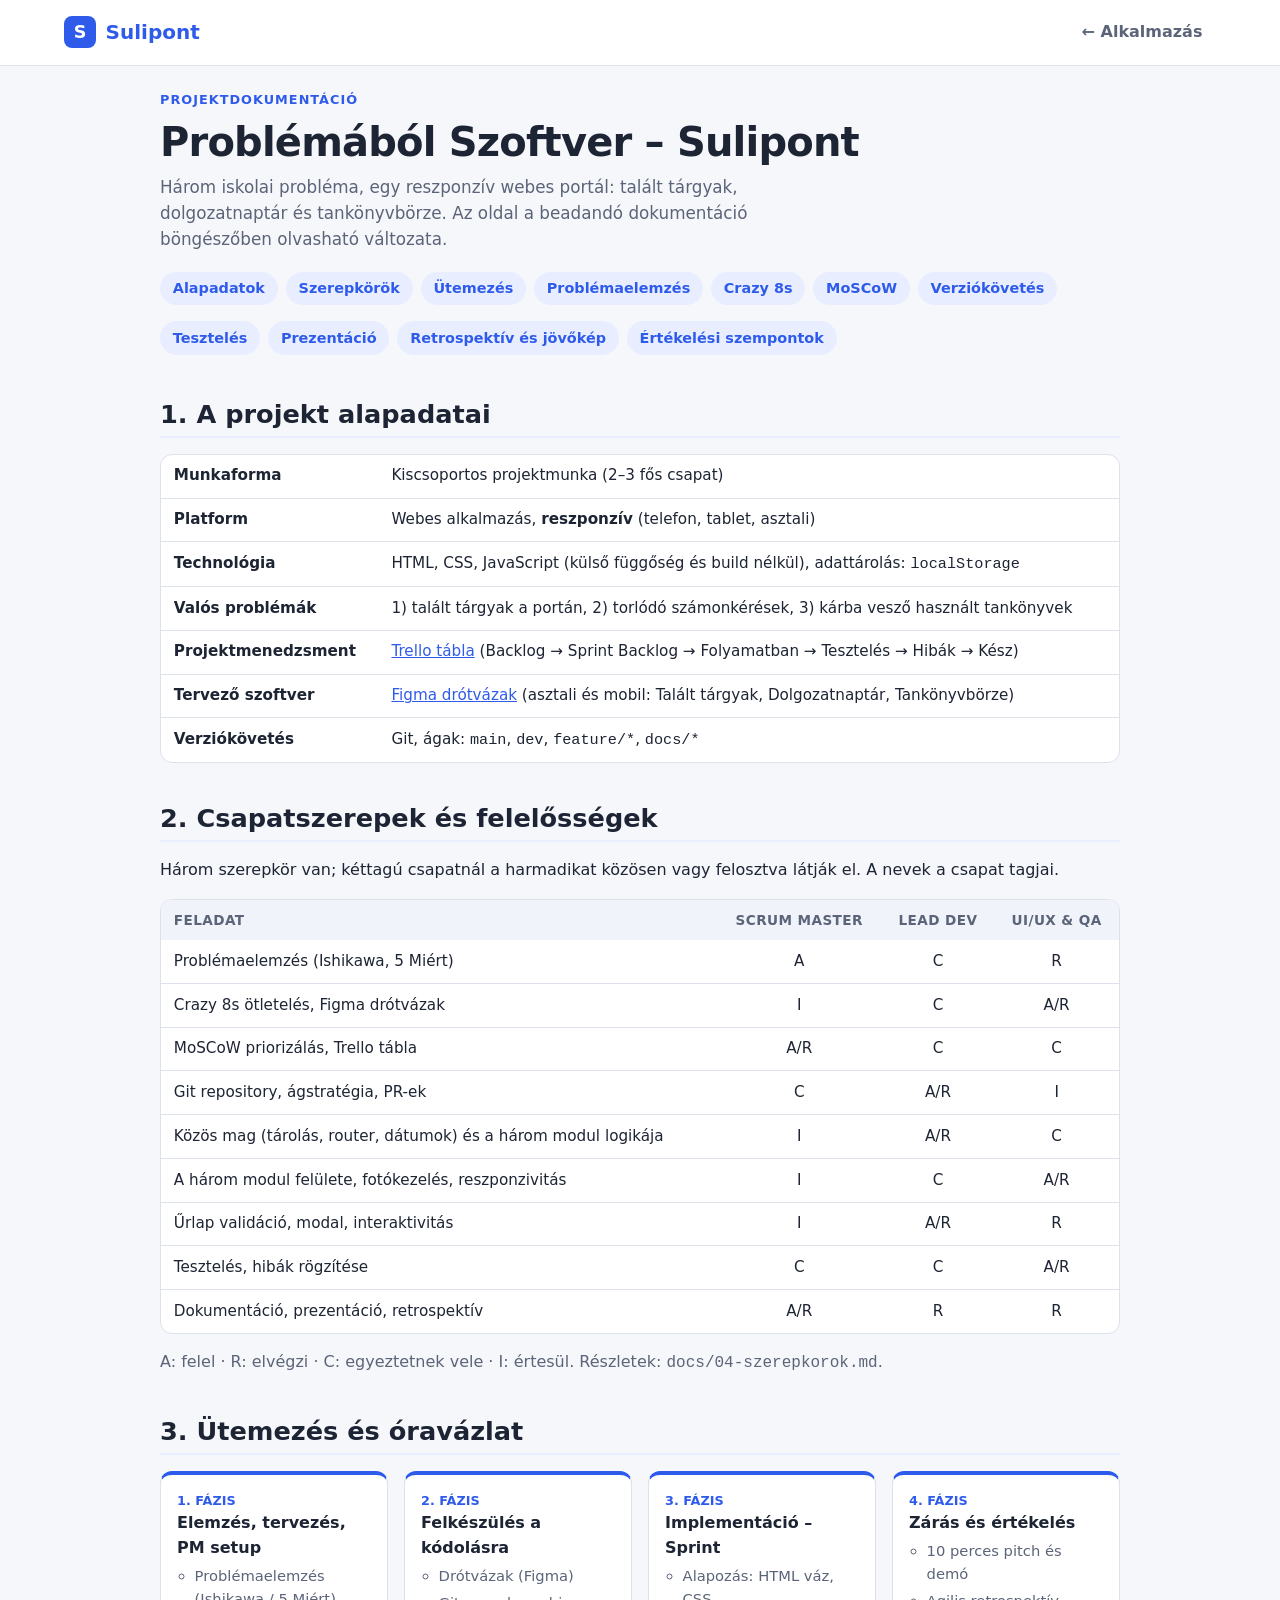
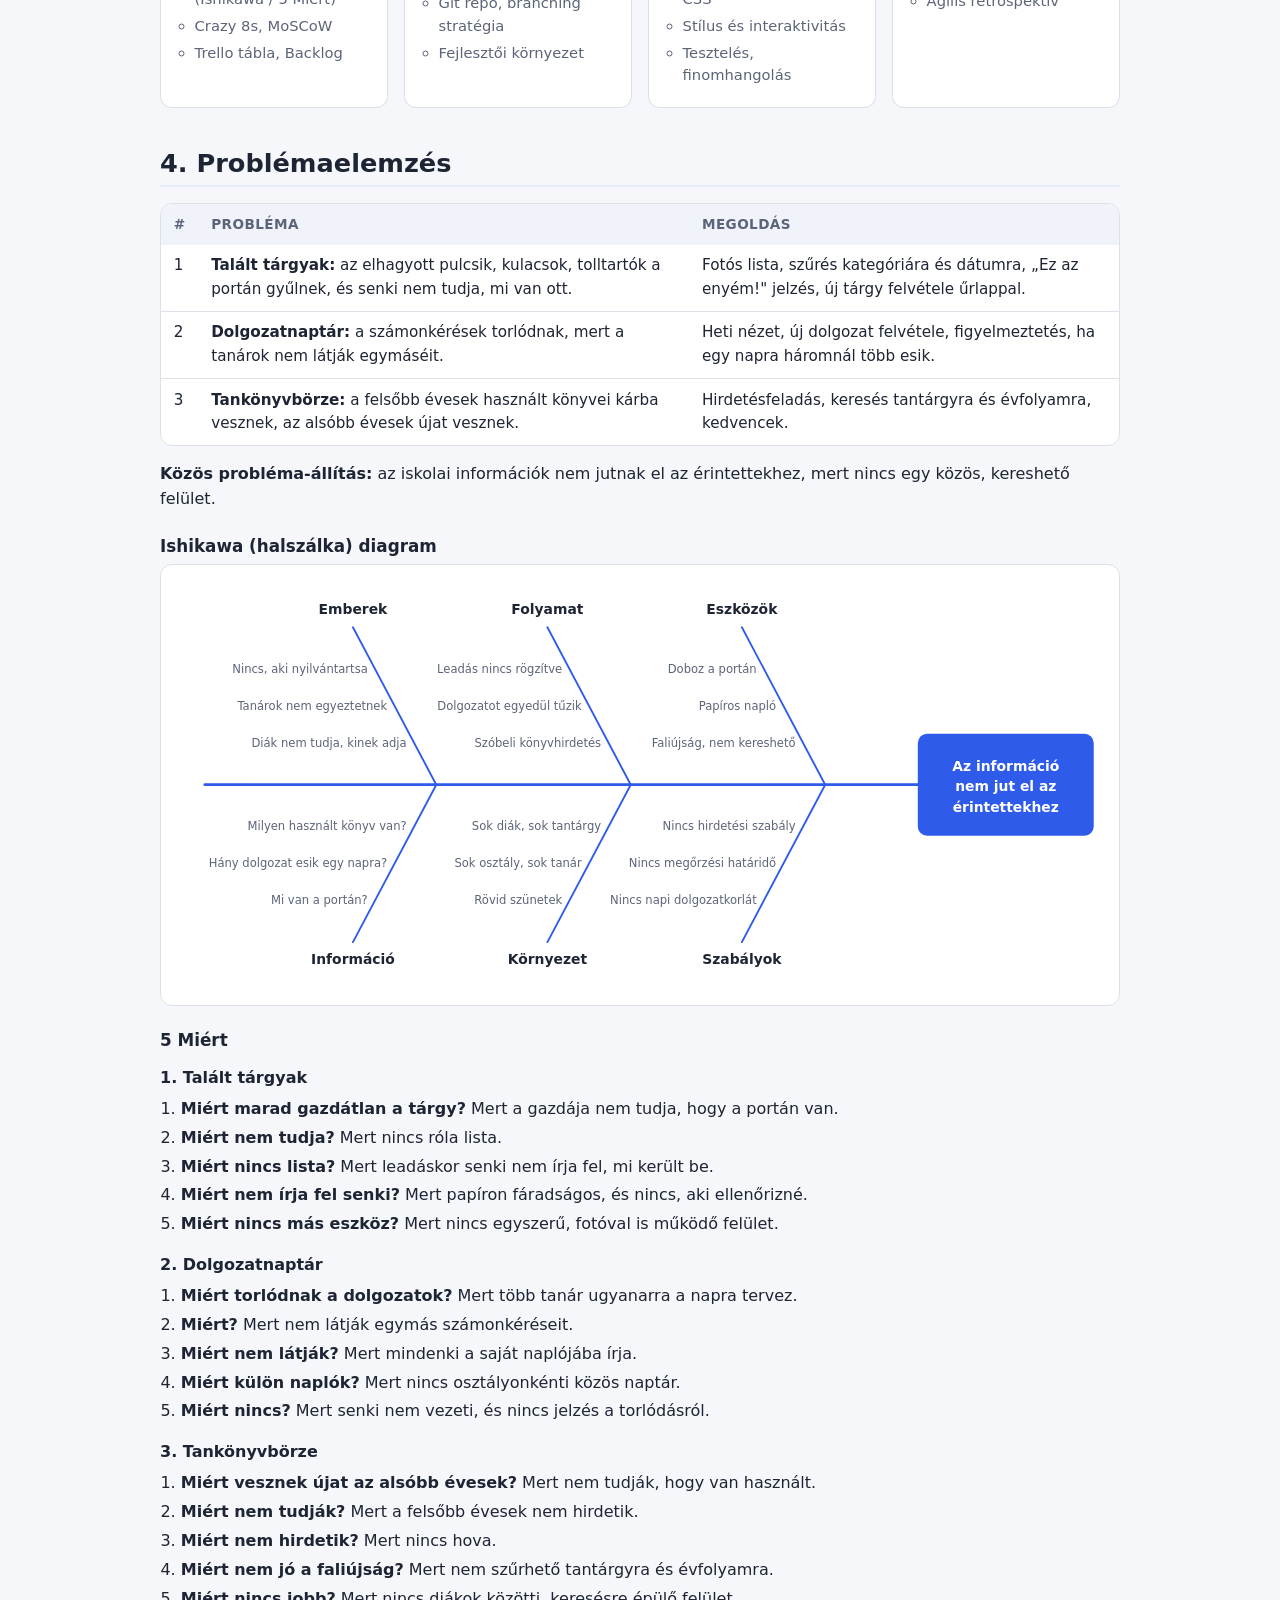
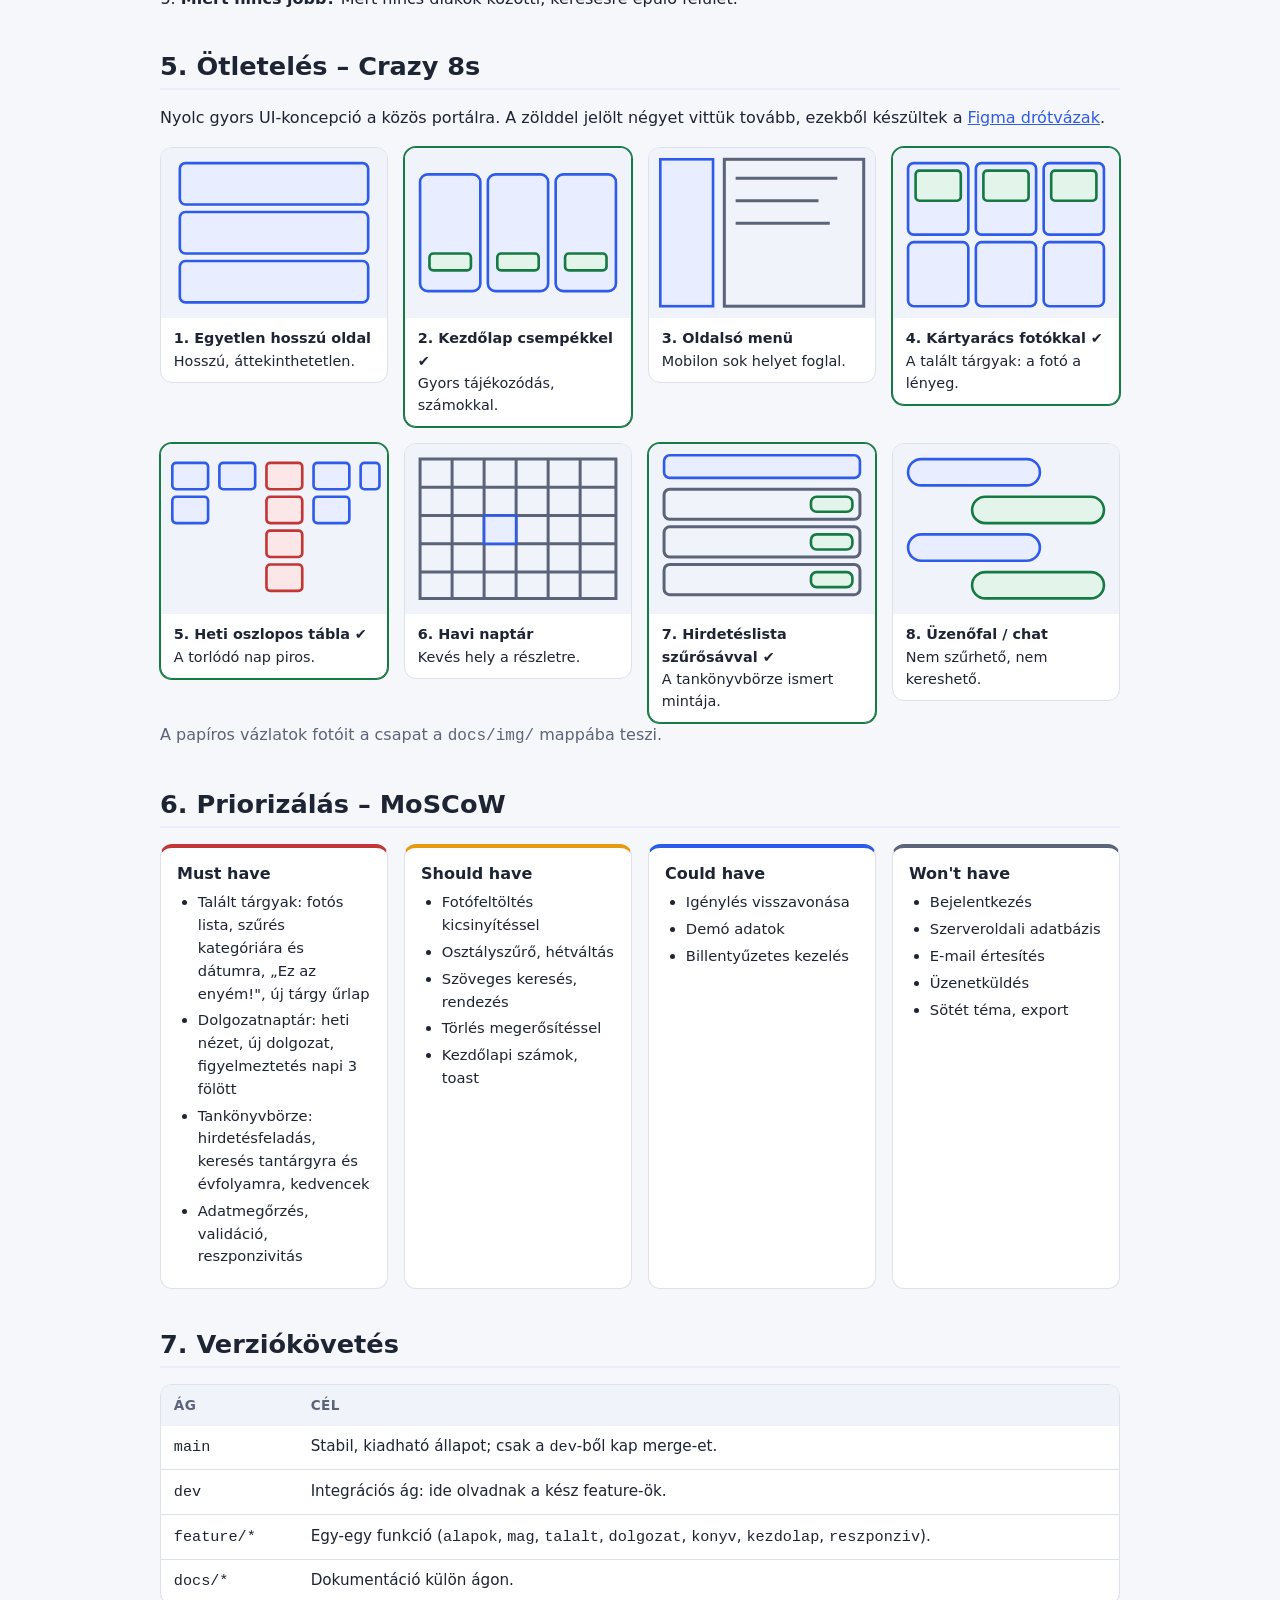
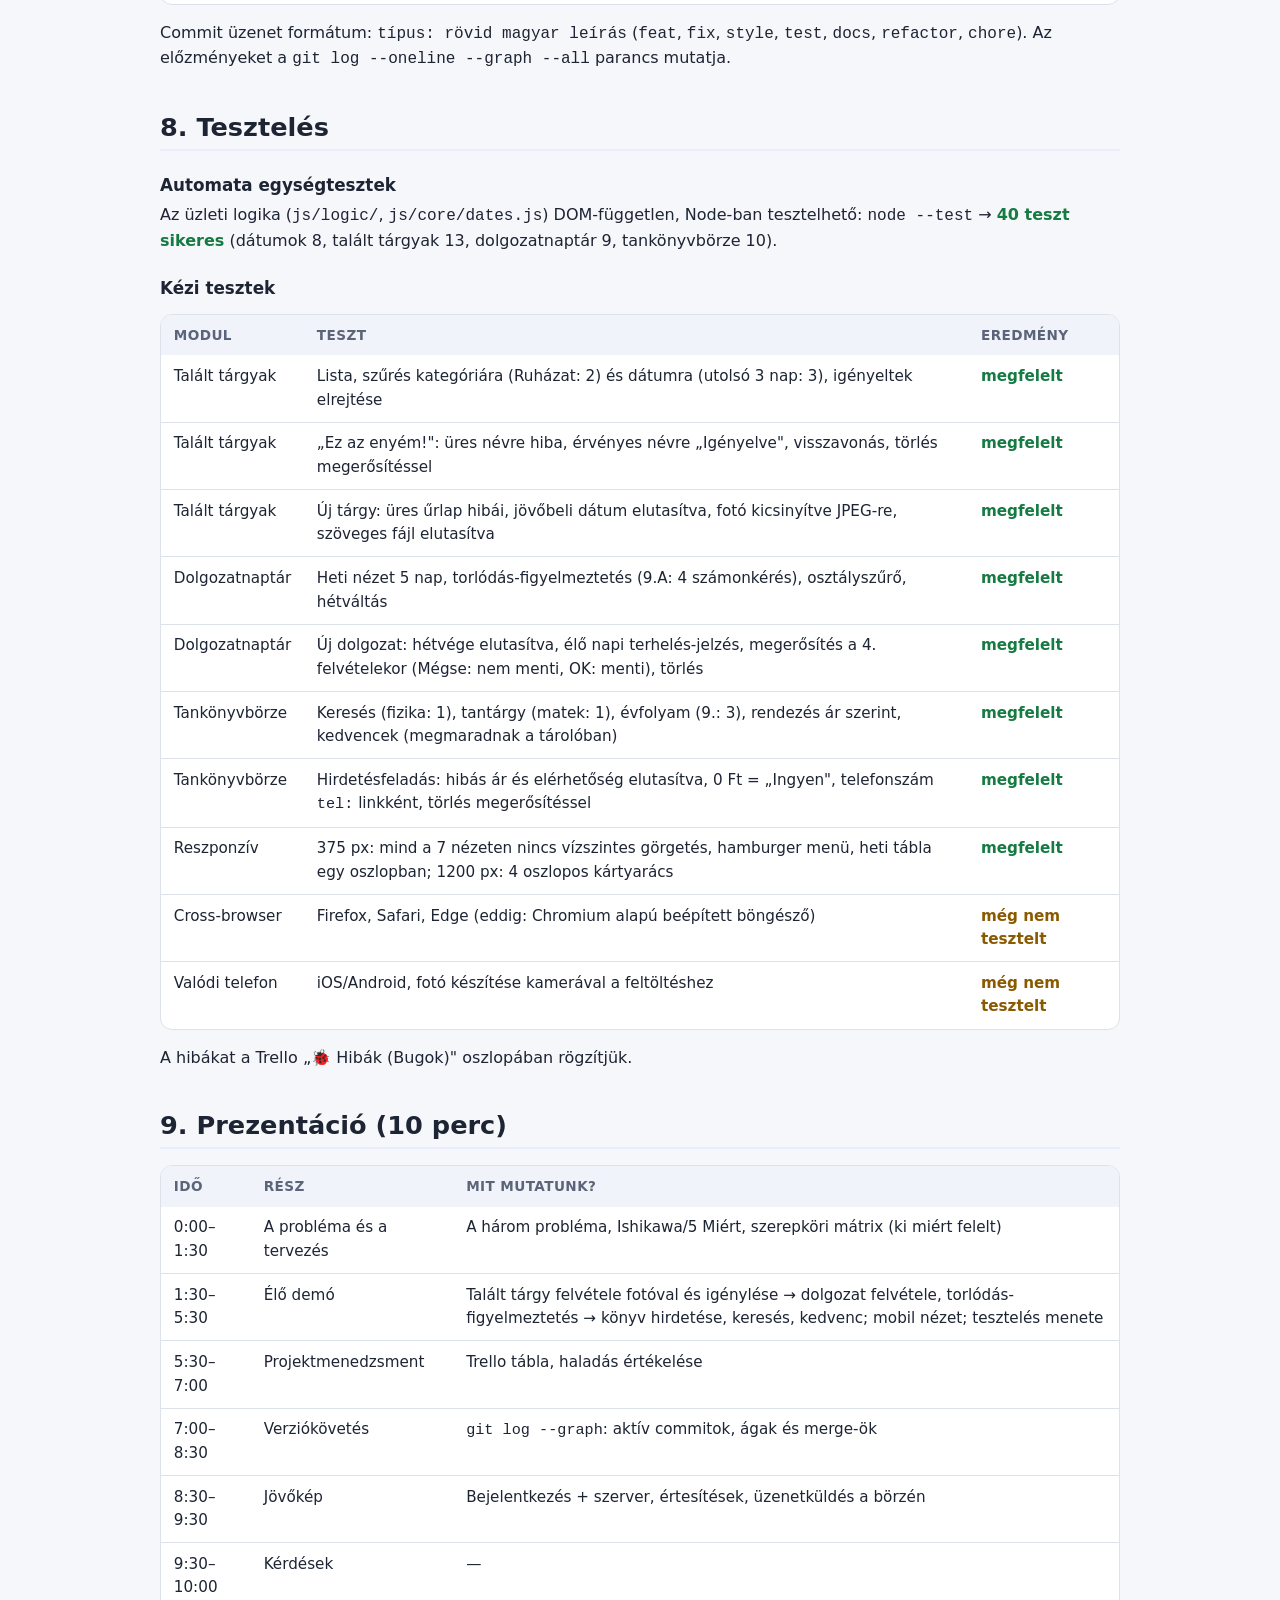
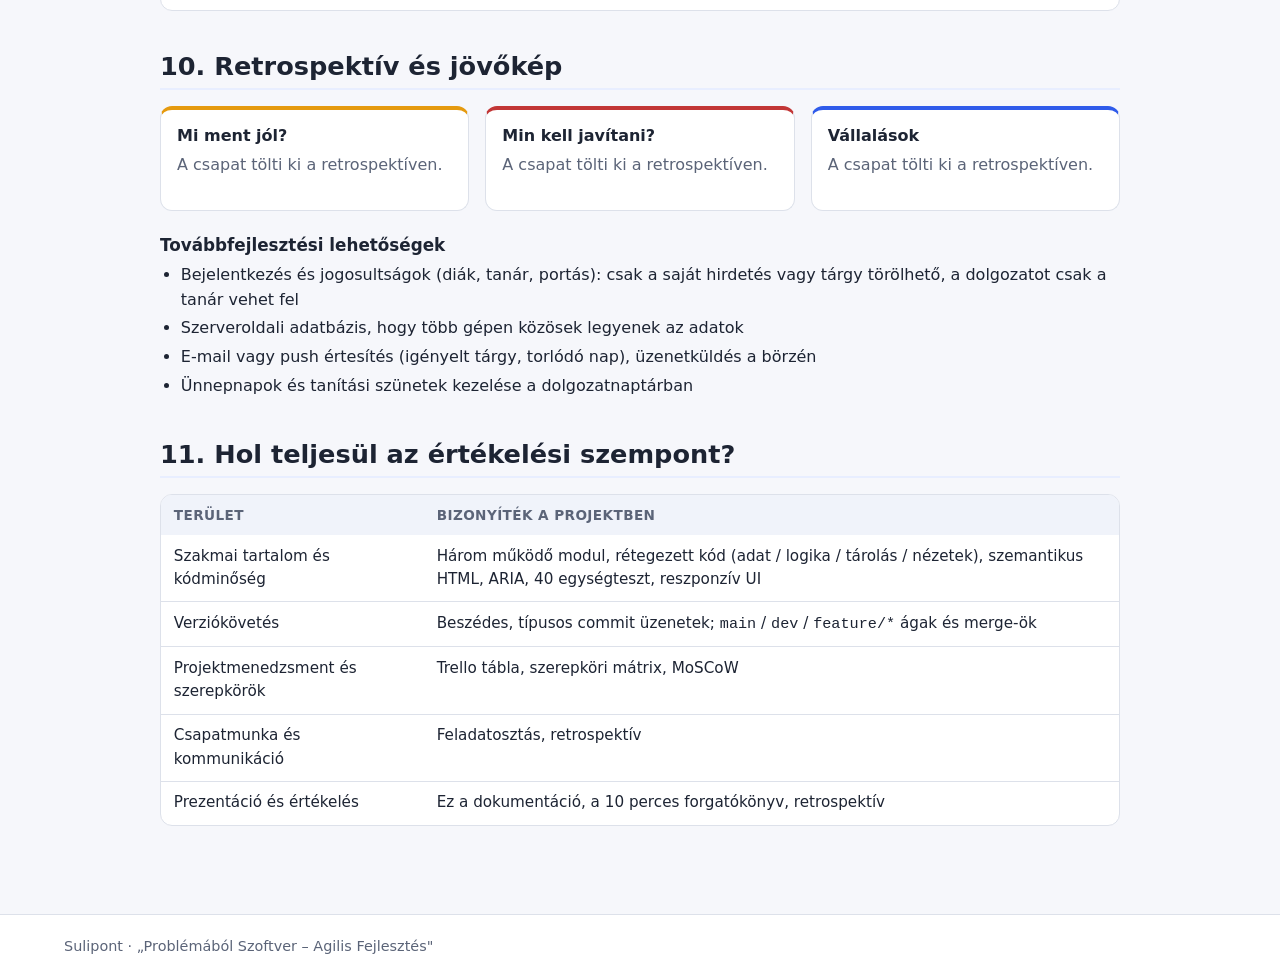
==== docs.html @ cf15cb85 "docs: dokumentációs oldal (docs.html) rajzolt Ishikawa-diagrammal, Crazy 8s vázlatokkal, tesztjegyző" ====
<!DOCTYPE html>
<html lang="hu">
<head>
  <meta charset="utf-8">
  <meta name="viewport" content="width=device-width, initial-scale=1">
  <title>Dokumentáció – Sulipont</title>
  <meta name="description" content="A Sulipont projekt dokumentációja: szerepkörök, elemzés, Ishikawa, Crazy 8s, MoSCoW, tesztelés, prezentáció.">
  <link rel="stylesheet" href="css/base.css">
  <link rel="stylesheet" href="css/layout.css">
  <link rel="stylesheet" href="css/components.css">
  <link rel="stylesheet" href="css/responsive.css">
  <link rel="stylesheet" href="css/docs.css">
</head>
<body>
  <a class="skip-link" href="#main">Ugrás a tartalomra</a>
  <header class="site-header">
    <div class="container header-inner">
      <a class="brand" href="index.html" aria-label="Sulipont – alkalmazás">
        <span class="brand-mark" aria-hidden="true">S</span><span class="brand-name">Sulipont</span>
      </a>
      <nav class="site-nav nav-inline" aria-label="Főmenü">
        <a href="index.html">← Alkalmazás</a>
      </nav>
    </div>
  </header>

  <main id="main" class="container doc" tabindex="-1">
    <p class="eyebrow">Projektdokumentáció</p>
    <h1>Problémából Szoftver – Sulipont</h1>
    <p class="lead">Három iskolai probléma, egy reszponzív webes portál: talált tárgyak, dolgozatnaptár és tankönyvbörze. Az oldal a beadandó dokumentáció böngészőben olvasható változata.</p>
    <ul class="toc" aria-label="Tartalom">
      <li><a href="#alapadatok">Alapadatok</a></li>
      <li><a href="#szerepkorok">Szerepkörök</a></li>
      <li><a href="#utemezes">Ütemezés</a></li>
      <li><a href="#elemzes">Problémaelemzés</a></li>
      <li><a href="#crazy8">Crazy 8s</a></li>
      <li><a href="#moscow">MoSCoW</a></li>
      <li><a href="#git">Verziókövetés</a></li>
      <li><a href="#teszt">Tesztelés</a></li>
      <li><a href="#prezentacio">Prezentáció</a></li>
      <li><a href="#retro">Retrospektív és jövőkép</a></li>
      <li><a href="#ertekeles">Értékelési szempontok</a></li>
    </ul>

    <section id="alapadatok">
      <h2>1. A projekt alapadatai</h2>
      <div class="table-wrap"><table class="doc-table">
        <tbody>
          <tr><th scope="row">Munkaforma</th><td>Kiscsoportos projektmunka (2–3 fős csapat)</td></tr>
          <tr><th scope="row">Platform</th><td>Webes alkalmazás, <strong>reszponzív</strong> (telefon, tablet, asztali)</td></tr>
          <tr><th scope="row">Technológia</th><td>HTML, CSS, JavaScript (külső függőség és build nélkül), adattárolás: <code>localStorage</code></td></tr>
          <tr><th scope="row">Valós problémák</th><td>1) talált tárgyak a portán, 2) torlódó számonkérések, 3) kárba vesző használt tankönyvek</td></tr>
          <tr><th scope="row">Projektmenedzsment</th><td><a href="https://trello.com/b/x6AtH50N/sulipont-iskolai-port%C3%A1l-tal%C3%A1lt-t%C3%A1rgyak-dolgozatnapt%C3%A1r-tank%C3%B6nyvb%C3%B6rze">Trello tábla</a> (Backlog → Sprint Backlog → Folyamatban → Tesztelés → Hibák → Kész)</td></tr>
          <tr><th scope="row">Tervező szoftver</th><td><a href="https://www.figma.com/design/hCLiY46XTIukD7jxpJfkar">Figma drótvázak</a> (asztali és mobil: Talált tárgyak, Dolgozatnaptár, Tankönyvbörze)</td></tr>
          <tr><th scope="row">Verziókövetés</th><td>Git, ágak: <code>main</code>, <code>dev</code>, <code>feature/*</code>, <code>docs/*</code></td></tr>
        </tbody>
      </table></div>
    </section>

    <section id="szerepkorok">
      <h2>2. Csapatszerepek és felelősségek</h2>
      <p>Három szerepkör van; kéttagú csapatnál a harmadikat közösen vagy felosztva látják el. A nevek a csapat tagjai.</p>
      <div class="table-wrap"><table class="doc-table">
        <thead><tr><th>Feladat</th><th class="c">Scrum Master</th><th class="c">Lead Dev</th><th class="c">UI/UX &amp; QA</th></tr></thead>
        <tbody>
          <tr><td>Problémaelemzés (Ishikawa, 5 Miért)</td><td class="c">A</td><td class="c">C</td><td class="c">R</td></tr>
          <tr><td>Crazy 8s ötletelés, Figma drótvázak</td><td class="c">I</td><td class="c">C</td><td class="c">A/R</td></tr>
          <tr><td>MoSCoW priorizálás, Trello tábla</td><td class="c">A/R</td><td class="c">C</td><td class="c">C</td></tr>
          <tr><td>Git repository, ágstratégia, PR-ek</td><td class="c">C</td><td class="c">A/R</td><td class="c">I</td></tr>
          <tr><td>Közös mag (tárolás, router, dátumok) és a három modul logikája</td><td class="c">I</td><td class="c">A/R</td><td class="c">C</td></tr>
          <tr><td>A három modul felülete, fotókezelés, reszponzivitás</td><td class="c">I</td><td class="c">C</td><td class="c">A/R</td></tr>
          <tr><td>Űrlap validáció, modal, interaktivitás</td><td class="c">I</td><td class="c">A/R</td><td class="c">R</td></tr>
          <tr><td>Tesztelés, hibák rögzítése</td><td class="c">C</td><td class="c">C</td><td class="c">A/R</td></tr>
          <tr><td>Dokumentáció, prezentáció, retrospektív</td><td class="c">A/R</td><td class="c">R</td><td class="c">R</td></tr>
        </tbody>
      </table></div>
      <p class="muted">A: felel · R: elvégzi · C: egyeztetnek vele · I: értesül. Részletek: <code>docs/04-szerepkorok.md</code>.</p>
    </section>

    <section id="utemezes">
      <h2>3. Ütemezés és óravázlat</h2>
      <ol class="timeline">
        <li><strong>Elemzés, tervezés, PM setup</strong><ul><li>Problémaelemzés (Ishikawa / 5 Miért)</li><li>Crazy 8s, MoSCoW</li><li>Trello tábla, Backlog</li></ul></li>
        <li><strong>Felkészülés a kódolásra</strong><ul><li>Drótvázak (Figma)</li><li>Git repo, branching stratégia</li><li>Fejlesztői környezet</li></ul></li>
        <li><strong>Implementáció – Sprint</strong><ul><li>Alapozás: HTML váz, CSS</li><li>Stílus és interaktivitás</li><li>Tesztelés, finomhangolás</li></ul></li>
        <li><strong>Zárás és értékelés</strong><ul><li>10 perces pitch és demó</li><li>Agilis retrospektív</li></ul></li>
      </ol>
    </section>

    <section id="elemzes">
      <h2>4. Problémaelemzés</h2>
      <div class="table-wrap"><table class="doc-table">
        <thead><tr><th>#</th><th>Probléma</th><th>Megoldás</th></tr></thead>
        <tbody>
          <tr><td>1</td><td><strong>Talált tárgyak:</strong> az elhagyott pulcsik, kulacsok, tolltartók a portán gyűlnek, és senki nem tudja, mi van ott.</td><td>Fotós lista, szűrés kategóriára és dátumra, „Ez az enyém!" jelzés, új tárgy felvétele űrlappal.</td></tr>
          <tr><td>2</td><td><strong>Dolgozatnaptár:</strong> a számonkérések torlódnak, mert a tanárok nem látják egymáséit.</td><td>Heti nézet, új dolgozat felvétele, figyelmeztetés, ha egy napra háromnál több esik.</td></tr>
          <tr><td>3</td><td><strong>Tankönyvbörze:</strong> a felsőbb évesek használt könyvei kárba vesznek, az alsóbb évesek újat vesznek.</td><td>Hirdetésfeladás, keresés tantárgyra és évfolyamra, kedvencek.</td></tr>
        </tbody>
      </table></div>
      <p><strong>Közös probléma-állítás:</strong> az iskolai információk nem jutnak el az érintettekhez, mert nincs egy közös, kereshető felület.</p>

      <h3>Ishikawa (halszálka) diagram</h3>
      <div class="ishikawa">
        <svg viewBox="0 0 1000 440" role="img" aria-labelledby="ish-t ish-d">
          <title id="ish-t">Ishikawa diagram</title>
          <desc id="ish-d">Következmény: az iskolai információ nem jut el az érintettekhez. Okok hat csoportban: emberek, folyamat, eszközök, információ, környezet, szabályok.</desc>
          <line class="spine" x1="30" y1="220" x2="800" y2="220"/>
          <rect class="head" x="800" y="165" width="190" height="110" rx="10"/>
          <text class="head-t" x="895" y="205" text-anchor="middle">Az információ</text>
          <text class="head-t" x="895" y="227" text-anchor="middle">nem jut el az</text>
          <text class="head-t" x="895" y="249" text-anchor="middle">érintettekhez</text>

          <line class="bone" x1="190" y1="50" x2="280" y2="220"/><line class="bone" x1="400" y1="50" x2="490" y2="220"/><line class="bone" x1="610" y1="50" x2="700" y2="220"/>
          <line class="bone" x1="190" y1="390" x2="280" y2="220"/><line class="bone" x1="400" y1="390" x2="490" y2="220"/><line class="bone" x1="610" y1="390" x2="700" y2="220"/>

          <text class="cat" x="190" y="36" text-anchor="middle">Emberek</text>
          <text class="cause" x="206" y="99" text-anchor="end">Nincs, aki nyilvántartsa</text>
          <text class="cause" x="227" y="139" text-anchor="end">Tanárok nem egyeztetnek</text>
          <text class="cause" x="248" y="179" text-anchor="end">Diák nem tudja, kinek adja</text>

          <text class="cat" x="400" y="36" text-anchor="middle">Folyamat</text>
          <text class="cause" x="416" y="99" text-anchor="end">Leadás nincs rögzítve</text>
          <text class="cause" x="437" y="139" text-anchor="end">Dolgozatot egyedül tűzik</text>
          <text class="cause" x="458" y="179" text-anchor="end">Szóbeli könyvhirdetés</text>

          <text class="cat" x="610" y="36" text-anchor="middle">Eszközök</text>
          <text class="cause" x="626" y="99" text-anchor="end">Doboz a portán</text>
          <text class="cause" x="647" y="139" text-anchor="end">Papíros napló</text>
          <text class="cause" x="668" y="179" text-anchor="end">Faliújság, nem kereshető</text>

          <text class="cat" x="190" y="414" text-anchor="middle">Információ</text>
          <text class="cause" x="206" y="349" text-anchor="end">Mi van a portán?</text>
          <text class="cause" x="227" y="309" text-anchor="end">Hány dolgozat esik egy napra?</text>
          <text class="cause" x="248" y="269" text-anchor="end">Milyen használt könyv van?</text>

          <text class="cat" x="400" y="414" text-anchor="middle">Környezet</text>
          <text class="cause" x="416" y="349" text-anchor="end">Rövid szünetek</text>
          <text class="cause" x="437" y="309" text-anchor="end">Sok osztály, sok tanár</text>
          <text class="cause" x="458" y="269" text-anchor="end">Sok diák, sok tantárgy</text>

          <text class="cat" x="610" y="414" text-anchor="middle">Szabályok</text>
          <text class="cause" x="626" y="349" text-anchor="end">Nincs napi dolgozatkorlát</text>
          <text class="cause" x="647" y="309" text-anchor="end">Nincs megőrzési határidő</text>
          <text class="cause" x="668" y="269" text-anchor="end">Nincs hirdetési szabály</text>
        </svg>
      </div>

      <h3>5 Miért</h3>
      <h4>1. Talált tárgyak</h4>
      <ol>
        <li><strong>Miért marad gazdátlan a tárgy?</strong> Mert a gazdája nem tudja, hogy a portán van.</li>
        <li><strong>Miért nem tudja?</strong> Mert nincs róla lista.</li>
        <li><strong>Miért nincs lista?</strong> Mert leadáskor senki nem írja fel, mi került be.</li>
        <li><strong>Miért nem írja fel senki?</strong> Mert papíron fáradságos, és nincs, aki ellenőrizné.</li>
        <li><strong>Miért nincs más eszköz?</strong> Mert nincs egyszerű, fotóval is működő felület.</li>
      </ol>
      <h4>2. Dolgozatnaptár</h4>
      <ol>
        <li><strong>Miért torlódnak a dolgozatok?</strong> Mert több tanár ugyanarra a napra tervez.</li>
        <li><strong>Miért?</strong> Mert nem látják egymás számonkéréseit.</li>
        <li><strong>Miért nem látják?</strong> Mert mindenki a saját naplójába írja.</li>
        <li><strong>Miért külön naplók?</strong> Mert nincs osztályonkénti közös naptár.</li>
        <li><strong>Miért nincs?</strong> Mert senki nem vezeti, és nincs jelzés a torlódásról.</li>
      </ol>
      <h4>3. Tankönyvbörze</h4>
      <ol>
        <li><strong>Miért vesznek újat az alsóbb évesek?</strong> Mert nem tudják, hogy van használt.</li>
        <li><strong>Miért nem tudják?</strong> Mert a felsőbb évesek nem hirdetik.</li>
        <li><strong>Miért nem hirdetik?</strong> Mert nincs hova.</li>
        <li><strong>Miért nem jó a faliújság?</strong> Mert nem szűrhető tantárgyra és évfolyamra.</li>
        <li><strong>Miért nincs jobb?</strong> Mert nincs diákok közötti, keresésre épülő felület.</li>
      </ol>
    </section>

    <section id="crazy8">
      <h2>5. Ötletelés – Crazy 8s</h2>
      <p>Nyolc gyors UI-koncepció a közös portálra. A zölddel jelölt négyet vittük tovább, ezekből készültek a <a href="https://www.figma.com/design/hCLiY46XTIukD7jxpJfkar">Figma drótvázak</a>.</p>
      <ul class="tiles-sketch">
        <li><figure class="tile-s"><svg viewBox="0 0 120 90" aria-hidden="true"><rect class="f" x="10" y="8" width="100" height="22" rx="3"/><rect class="f" x="10" y="34" width="100" height="22" rx="3"/><rect class="f" x="10" y="60" width="100" height="22" rx="3"/></svg><figcaption><strong>1. Egyetlen hosszú oldal</strong>Hosszú, áttekinthetetlen.</figcaption></figure></li>
        <li><figure class="tile-s picked"><svg viewBox="0 0 120 90" aria-hidden="true"><rect class="f" x="8" y="14" width="32" height="62" rx="4"/><rect class="f" x="44" y="14" width="32" height="62" rx="4"/><rect class="f" x="80" y="14" width="32" height="62" rx="4"/><rect class="g" x="13" y="56" width="22" height="9" rx="2"/><rect class="g" x="49" y="56" width="22" height="9" rx="2"/><rect class="g" x="85" y="56" width="22" height="9" rx="2"/></svg><figcaption><strong>2. Kezdőlap csempékkel ✔</strong>Gyors tájékozódás, számokkal.</figcaption></figure></li>
        <li><figure class="tile-s"><svg viewBox="0 0 120 90" aria-hidden="true"><rect class="f" x="6" y="6" width="28" height="78"/><rect class="l" x="40" y="6" width="74" height="78"/><path class="l" d="M46 16H100M46 28H90M46 40H96"/></svg><figcaption><strong>3. Oldalsó menü</strong>Mobilon sok helyet foglal.</figcaption></figure></li>
        <li><figure class="tile-s picked"><svg viewBox="0 0 120 90" aria-hidden="true"><rect class="f" x="8" y="8" width="32" height="38" rx="3"/><rect class="f" x="44" y="8" width="32" height="38" rx="3"/><rect class="f" x="80" y="8" width="32" height="38" rx="3"/><rect class="f" x="8" y="50" width="32" height="34" rx="3"/><rect class="f" x="44" y="50" width="32" height="34" rx="3"/><rect class="f" x="80" y="50" width="32" height="34" rx="3"/><rect class="g" x="12" y="12" width="24" height="16" rx="2"/><rect class="g" x="48" y="12" width="24" height="16" rx="2"/><rect class="g" x="84" y="12" width="24" height="16" rx="2"/></svg><figcaption><strong>4. Kártyarács fotókkal ✔</strong>A talált tárgyak: a fotó a lényeg.</figcaption></figure></li>
        <li><figure class="tile-s picked"><svg viewBox="0 0 120 90" aria-hidden="true"><rect class="f" x="6" y="10" width="19" height="14" rx="2"/><rect class="f" x="6" y="28" width="19" height="14" rx="2"/><rect class="f" x="31" y="10" width="19" height="14" rx="2"/><rect class="b" x="56" y="10" width="19" height="14" rx="2"/><rect class="b" x="56" y="28" width="19" height="14" rx="2"/><rect class="b" x="56" y="46" width="19" height="14" rx="2"/><rect class="b" x="56" y="64" width="19" height="14" rx="2"/><rect class="f" x="81" y="10" width="19" height="14" rx="2"/><rect class="f" x="81" y="28" width="19" height="14" rx="2"/><rect class="f" x="106" y="10" width="10" height="14" rx="2"/></svg><figcaption><strong>5. Heti oszlopos tábla ✔</strong>A torlódó nap piros.</figcaption></figure></li>
        <li><figure class="tile-s"><svg viewBox="0 0 120 90" aria-hidden="true"><path class="l" d="M8 8H112V82H8Z M8 23H112 M8 38H112 M8 53H112 M8 68H112 M25 8V82 M42 8V82 M59 8V82 M76 8V82 M93 8V82"/><rect class="f" x="42" y="38" width="17" height="15"/></svg><figcaption><strong>6. Havi naptár</strong>Kevés hely a részletre.</figcaption></figure></li>
        <li><figure class="tile-s picked"><svg viewBox="0 0 120 90" aria-hidden="true"><rect class="f" x="8" y="6" width="104" height="12" rx="3"/><rect class="l" x="8" y="24" width="104" height="16" rx="3"/><rect class="l" x="8" y="44" width="104" height="16" rx="3"/><rect class="l" x="8" y="64" width="104" height="16" rx="3"/><rect class="g" x="86" y="28" width="22" height="8" rx="3"/><rect class="g" x="86" y="48" width="22" height="8" rx="3"/><rect class="g" x="86" y="68" width="22" height="8" rx="3"/></svg><figcaption><strong>7. Hirdetéslista szűrősávval ✔</strong>A tankönyvbörze ismert mintája.</figcaption></figure></li>
        <li><figure class="tile-s"><svg viewBox="0 0 120 90" aria-hidden="true"><rect class="f" x="8" y="8" width="70" height="14" rx="7"/><rect class="g" x="42" y="28" width="70" height="14" rx="7"/><rect class="f" x="8" y="48" width="70" height="14" rx="7"/><rect class="g" x="42" y="68" width="70" height="14" rx="7"/></svg><figcaption><strong>8. Üzenőfal / chat</strong>Nem szűrhető, nem kereshető.</figcaption></figure></li>
      </ul>
      <p class="muted">A papíros vázlatok fotóit a csapat a <code>docs/img/</code> mappába teszi.</p>
    </section>

    <section id="moscow">
      <h2>6. Priorizálás – MoSCoW</h2>
      <div class="moscow">
        <div class="m"><h3>Must have</h3><ul><li>Talált tárgyak: fotós lista, szűrés kategóriára és dátumra, „Ez az enyém!", új tárgy űrlap</li><li>Dolgozatnaptár: heti nézet, új dolgozat, figyelmeztetés napi 3 fölött</li><li>Tankönyvbörze: hirdetésfeladás, keresés tantárgyra és évfolyamra, kedvencek</li><li>Adatmegőrzés, validáció, reszponzivitás</li></ul></div>
        <div class="s"><h3>Should have</h3><ul><li>Fotófeltöltés kicsinyítéssel</li><li>Osztályszűrő, hétváltás</li><li>Szöveges keresés, rendezés</li><li>Törlés megerősítéssel</li><li>Kezdőlapi számok, toast</li></ul></div>
        <div class="c"><h3>Could have</h3><ul><li>Igénylés visszavonása</li><li>Demó adatok</li><li>Billentyűzetes kezelés</li></ul></div>
        <div class="w"><h3>Won't have</h3><ul><li>Bejelentkezés</li><li>Szerveroldali adatbázis</li><li>E-mail értesítés</li><li>Üzenetküldés</li><li>Sötét téma, export</li></ul></div>
      </div>
    </section>

    <section id="git">
      <h2>7. Verziókövetés</h2>
      <div class="table-wrap"><table class="doc-table">
        <thead><tr><th>Ág</th><th>Cél</th></tr></thead>
        <tbody>
          <tr><td><code>main</code></td><td>Stabil, kiadható állapot; csak a <code>dev</code>-ből kap merge-et.</td></tr>
          <tr><td><code>dev</code></td><td>Integrációs ág: ide olvadnak a kész feature-ök.</td></tr>
          <tr><td><code>feature/*</code></td><td>Egy-egy funkció (<code>alapok</code>, <code>mag</code>, <code>talalt</code>, <code>dolgozat</code>, <code>konyv</code>, <code>kezdolap</code>, <code>reszponziv</code>).</td></tr>
          <tr><td><code>docs/*</code></td><td>Dokumentáció külön ágon.</td></tr>
        </tbody>
      </table></div>
      <p>Commit üzenet formátum: <code>típus: rövid magyar leírás</code> (<code>feat</code>, <code>fix</code>, <code>style</code>, <code>test</code>, <code>docs</code>, <code>refactor</code>, <code>chore</code>). Az előzményeket a <code>git log --oneline --graph --all</code> parancs mutatja.</p>
    </section>

    <section id="teszt">
      <h2>8. Tesztelés</h2>
      <h3>Automata egységtesztek</h3>
      <p>Az üzleti logika (<code>js/logic/</code>, <code>js/core/dates.js</code>) DOM-független, Node-ban tesztelhető: <code>node --test</code> → <span class="ok">40 teszt sikeres</span> (dátumok 8, talált tárgyak 13, dolgozatnaptár 9, tankönyvbörze 10).</p>
      <h3>Kézi tesztek</h3>
      <div class="table-wrap"><table class="doc-table">
        <thead><tr><th>Modul</th><th>Teszt</th><th>Eredmény</th></tr></thead>
        <tbody>
          <tr><td>Talált tárgyak</td><td>Lista, szűrés kategóriára (Ruházat: 2) és dátumra (utolsó 3 nap: 3), igényeltek elrejtése</td><td class="ok">megfelelt</td></tr>
          <tr><td>Talált tárgyak</td><td>„Ez az enyém!": üres névre hiba, érvényes névre „Igényelve", visszavonás, törlés megerősítéssel</td><td class="ok">megfelelt</td></tr>
          <tr><td>Talált tárgyak</td><td>Új tárgy: üres űrlap hibái, jövőbeli dátum elutasítva, fotó kicsinyítve JPEG-re, szöveges fájl elutasítva</td><td class="ok">megfelelt</td></tr>
          <tr><td>Dolgozatnaptár</td><td>Heti nézet 5 nap, torlódás-figyelmeztetés (9.A: 4 számonkérés), osztályszűrő, hétváltás</td><td class="ok">megfelelt</td></tr>
          <tr><td>Dolgozatnaptár</td><td>Új dolgozat: hétvége elutasítva, élő napi terhelés-jelzés, megerősítés a 4. felvételekor (Mégse: nem menti, OK: menti), törlés</td><td class="ok">megfelelt</td></tr>
          <tr><td>Tankönyvbörze</td><td>Keresés (fizika: 1), tantárgy (matek: 1), évfolyam (9.: 3), rendezés ár szerint, kedvencek (megmaradnak a tárolóban)</td><td class="ok">megfelelt</td></tr>
          <tr><td>Tankönyvbörze</td><td>Hirdetésfeladás: hibás ár és elérhetőség elutasítva, 0 Ft = „Ingyen", telefonszám <code>tel:</code> linkként, törlés megerősítéssel</td><td class="ok">megfelelt</td></tr>
          <tr><td>Reszponzív</td><td>375 px: mind a 7 nézeten nincs vízszintes görgetés, hamburger menü, heti tábla egy oszlopban; 1200 px: 4 oszlopos kártyarács</td><td class="ok">megfelelt</td></tr>
          <tr><td>Cross-browser</td><td>Firefox, Safari, Edge (eddig: Chromium alapú beépített böngésző)</td><td class="todo">még nem tesztelt</td></tr>
          <tr><td>Valódi telefon</td><td>iOS/Android, fotó készítése kamerával a feltöltéshez</td><td class="todo">még nem tesztelt</td></tr>
        </tbody>
      </table></div>
      <p>A hibákat a Trello „🐞 Hibák (Bugok)" oszlopában rögzítjük.</p>
    </section>

    <section id="prezentacio">
      <h2>9. Prezentáció (10 perc)</h2>
      <div class="table-wrap"><table class="doc-table">
        <thead><tr><th>Idő</th><th>Rész</th><th>Mit mutatunk?</th></tr></thead>
        <tbody>
          <tr><td>0:00–1:30</td><td>A probléma és a tervezés</td><td>A három probléma, Ishikawa/5 Miért, szerepköri mátrix (ki miért felelt)</td></tr>
          <tr><td>1:30–5:30</td><td>Élő demó</td><td>Talált tárgy felvétele fotóval és igénylése → dolgozat felvétele, torlódás-figyelmeztetés → könyv hirdetése, keresés, kedvenc; mobil nézet; tesztelés menete</td></tr>
          <tr><td>5:30–7:00</td><td>Projektmenedzsment</td><td>Trello tábla, haladás értékelése</td></tr>
          <tr><td>7:00–8:30</td><td>Verziókövetés</td><td><code>git log --graph</code>: aktív commitok, ágak és merge-ök</td></tr>
          <tr><td>8:30–9:30</td><td>Jövőkép</td><td>Bejelentkezés + szerver, értesítések, üzenetküldés a börzén</td></tr>
          <tr><td>9:30–10:00</td><td>Kérdések</td><td>—</td></tr>
        </tbody>
      </table></div>
    </section>

    <section id="retro">
      <h2>10. Retrospektív és jövőkép</h2>
      <div class="moscow">
        <div class="s"><h3>Mi ment jól?</h3><p class="muted">A csapat tölti ki a retrospektíven.</p></div>
        <div class="m"><h3>Min kell javítani?</h3><p class="muted">A csapat tölti ki a retrospektíven.</p></div>
        <div class="c"><h3>Vállalások</h3><p class="muted">A csapat tölti ki a retrospektíven.</p></div>
      </div>
      <h3>Továbbfejlesztési lehetőségek</h3>
      <ul>
        <li>Bejelentkezés és jogosultságok (diák, tanár, portás): csak a saját hirdetés vagy tárgy törölhető, a dolgozatot csak a tanár vehet fel</li>
        <li>Szerveroldali adatbázis, hogy több gépen közösek legyenek az adatok</li>
        <li>E-mail vagy push értesítés (igényelt tárgy, torlódó nap), üzenetküldés a börzén</li>
        <li>Ünnepnapok és tanítási szünetek kezelése a dolgozatnaptárban</li>
      </ul>
    </section>

    <section id="ertekeles">
      <h2>11. Hol teljesül az értékelési szempont?</h2>
      <div class="table-wrap"><table class="doc-table">
        <thead><tr><th>Terület</th><th>Bizonyíték a projektben</th></tr></thead>
        <tbody>
          <tr><td>Szakmai tartalom és kódminőség</td><td>Három működő modul, rétegezett kód (adat / logika / tárolás / nézetek), szemantikus HTML, ARIA, 40 egységteszt, reszponzív UI</td></tr>
          <tr><td>Verziókövetés</td><td>Beszédes, típusos commit üzenetek; <code>main</code> / <code>dev</code> / <code>feature/*</code> ágak és merge-ök</td></tr>
          <tr><td>Projektmenedzsment és szerepkörök</td><td>Trello tábla, szerepköri mátrix, MoSCoW</td></tr>
          <tr><td>Csapatmunka és kommunikáció</td><td>Feladatosztás, retrospektív</td></tr>
          <tr><td>Prezentáció és értékelés</td><td>Ez a dokumentáció, a 10 perces forgatókönyv, retrospektív</td></tr>
        </tbody>
      </table></div>
    </section>
  </main>

  <footer class="site-footer">
    <div class="container"><p>Sulipont · „Problémából Szoftver – Agilis Fejlesztés"</p></div>
  </footer>
</body>
</html>
---- css/base.css ----
/* Alap: változók, reset, tipográfia */
:root {
  --bg: #f6f7fb;
  --surface: #ffffff;
  --surface-2: #f0f3fa;
  --text: #1d2433;
  --muted: #5b6478;
  --primary: #2f5bea;
  --primary-ink: #ffffff;
  --primary-soft: #e8eeff;
  --line: #dde1ea;
  --ok: #167a43;
  --ok-soft: #e3f5ea;
  --bad: #c23636;
  --bad-soft: #fbe7e7;
  --warn: #8a5a00;
  --warn-soft: #fff4d6;
  --warn-line: #f0d28a;

  --radius: 12px;
  --radius-sm: 8px;
  --shadow: 0 1px 2px rgb(16 24 40 / 6%), 0 4px 16px rgb(16 24 40 / 6%);
  --gap: 1rem;
  --font: system-ui, -apple-system, "Segoe UI", Roboto, "Helvetica Neue", Arial, sans-serif;
}

*,
*::before,
*::after { box-sizing: border-box; }

html { -webkit-text-size-adjust: 100%; scroll-behavior: smooth; }

body {
  margin: 0;
  min-height: 100vh;
  display: flex;
  flex-direction: column;
  background: var(--bg);
  color: var(--text);
  font-family: var(--font);
  font-size: 1rem;
  line-height: 1.55;
}

h1, h2, h3 { line-height: 1.2; margin: 0 0 .5rem; }
h1 { font-size: clamp(1.7rem, 4vw + .5rem, 2.5rem); font-weight: 800; letter-spacing: -.02em; }
h2 { font-size: 1.25rem; font-weight: 700; }
h3 { font-size: 1.05rem; font-weight: 650; }
p { margin: 0 0 1rem; }
ul, ol { margin: 0; padding: 0; }

a { color: var(--primary); }
img, svg { max-width: 100%; }

:focus-visible { outline: 3px solid var(--primary); outline-offset: 2px; border-radius: 4px; }

.muted { color: var(--muted); }
.lead { font-size: 1.05rem; color: var(--muted); max-width: 60ch; }
.eyebrow { text-transform: uppercase; letter-spacing: .08em; font-size: .8rem; font-weight: 700; color: var(--primary); margin-bottom: .5rem; }

.skip-link {
  position: absolute; left: .5rem; top: -4rem; z-index: 100;
  background: var(--primary); color: var(--primary-ink);
  padding: .6rem 1rem; border-radius: var(--radius-sm);
}
.skip-link:focus { top: .5rem; }

[hidden] { display: none !important; }

@media (prefers-reduced-motion: reduce) {
  html { scroll-behavior: auto; }
  * { animation: none !important; transition: none !important; }
}
---- css/layout.css ----
/* Elrendezés: konténer, fejléc, navigáció, nézetek, rácsok, lábléc */
.container { width: min(100% - 2rem, 72rem); margin-inline: auto; }

/* Fejléc */
.site-header { position: sticky; top: 0; z-index: 50; background: var(--surface); border-bottom: 1px solid var(--line); }
.header-inner { display: flex; align-items: center; justify-content: space-between; gap: 1rem; padding-block: .75rem; position: relative; }

.brand { display: inline-flex; align-items: center; gap: .6rem; text-decoration: none; color: var(--primary); font-weight: 800; font-size: 1.25rem; }
.brand-mark { display: grid; place-items: center; width: 2rem; height: 2rem; border-radius: 8px; background: var(--primary); color: var(--primary-ink); font-size: 1.1rem; }

/* Navigáció (mobilon legördülő, ld. responsive.css) */
.site-nav { display: flex; align-items: center; gap: .25rem; }
.site-nav a { padding: .5rem .85rem; border-radius: var(--radius-sm); color: var(--muted); font-weight: 600; text-decoration: none; }
.site-nav a:hover { background: var(--surface-2); color: var(--text); }
.site-nav a[aria-current="page"] { background: var(--primary-soft); color: var(--primary); }
.nav-toggle { display: none; }

/* Nézetek */
main { flex: 1; padding-block: 1.5rem 3rem; }
.view { animation: fade .2s ease-out; }
@keyframes fade { from { opacity: 0; transform: translateY(4px); } to { opacity: 1; transform: none; } }

.page-head { display: flex; flex-wrap: wrap; align-items: flex-start; justify-content: space-between; gap: 1rem; margin-bottom: 1rem; }
.back { display: inline-block; margin-bottom: 1rem; font-weight: 600; text-decoration: none; }
.back:hover { text-decoration: underline; }

/* Kezdőlap */
.hero { padding-block: 2rem 1.5rem; max-width: 48rem; }
.tiles { list-style: none; display: grid; grid-template-columns: repeat(auto-fit, minmax(15rem, 1fr)); gap: 1.25rem; margin-top: 1rem; }

/* Rácsok */
.grid { display: grid; grid-template-columns: repeat(auto-fill, minmax(15rem, 1fr)); gap: 1.25rem; }

/* Lábléc */
.site-footer { border-top: 1px solid var(--line); background: var(--surface); color: var(--muted); font-size: .9rem; }
.site-footer p { margin: 0; padding-block: 1.25rem; }
---- css/components.css ----
/* Közös komponensek: gombok, mezők, szűrők, kártyák, címkék, panelek, értesítések, modal */

/* Gombok */
.btn {
  display: inline-flex; align-items: center; justify-content: center; gap: .4rem;
  min-height: 2.75rem; padding: .55rem 1.1rem;
  border: 1px solid var(--line); border-radius: var(--radius-sm);
  background: var(--surface); color: var(--text);
  font: inherit; font-weight: 650; text-decoration: none; cursor: pointer;
  transition: background .15s, border-color .15s, transform .05s;
}
.btn:hover { background: var(--surface-2); }
.btn:active { transform: translateY(1px); }
.btn-primary { background: var(--primary); border-color: var(--primary); color: var(--primary-ink); }
.btn-primary:hover { background: color-mix(in srgb, var(--primary) 88%, #000); }
.btn-danger { background: var(--bad); border-color: var(--bad); color: #fff; }
.btn-danger:hover { background: color-mix(in srgb, var(--bad) 88%, #000); }
.btn-ghost { border-color: transparent; background: transparent; color: var(--primary); }
.btn-small { min-height: 2.25rem; padding: .3rem .75rem; font-size: .9rem; }

/* Űrlapmezők */
.field { display: flex; flex-direction: column; gap: .35rem; min-width: 0; }
.field label { font-size: .85rem; font-weight: 650; color: var(--muted); }
input, select, textarea {
  width: 100%; min-height: 2.75rem; padding: .55rem .75rem;
  border: 1px solid var(--line); border-radius: var(--radius-sm);
  background: var(--surface); color: var(--text); font: inherit;
}
textarea { resize: vertical; }
input:hover, select:hover, textarea:hover { border-color: color-mix(in srgb, var(--primary) 40%, var(--line)); }
input[type="file"] { padding: .45rem .6rem; }
[aria-invalid="true"] { border-color: var(--bad); box-shadow: 0 0 0 1px var(--bad); }

.check { display: inline-flex; align-items: center; gap: .5rem; min-height: 2.75rem; font-weight: 600; cursor: pointer; }
.check input { width: 1.2rem; height: 1.2rem; min-height: 0; }

/* Szűrősáv */
.filters { display: grid; gap: var(--gap); align-items: end; margin-block: 1.25rem .75rem; }
.filters-5 { grid-template-columns: 2fr 1.3fr 1fr 1fr auto; }

/* Panel és űrlap */
.panel { padding: 1.25rem; background: var(--surface); border: 1px solid var(--line); border-radius: var(--radius); box-shadow: var(--shadow); }
.form { display: grid; gap: 1rem; }
.form-narrow { max-width: 40rem; }
.row { display: grid; grid-template-columns: 1fr 1fr; gap: 1rem; }
.actions { display: flex; flex-wrap: wrap; gap: .75rem; }
.error { margin: 0; color: var(--bad); font-size: .85rem; font-weight: 600; }
.error:empty { display: none; }
.form-error { padding: .6rem .8rem; background: var(--bad-soft); border-radius: var(--radius-sm); }
.hint { margin: 0; min-height: 0; font-size: .9rem; font-weight: 600; color: var(--muted); }
.hint:empty { display: none; }
.hint-warn { padding: .6rem .8rem; background: var(--warn-soft); border: 1px solid var(--warn-line); border-radius: var(--radius-sm); color: var(--warn); }

/* Kártyák */
.card {
  display: flex; flex-direction: column; gap: .5rem;
  padding: 1rem; background: var(--surface);
  border: 1px solid var(--line); border-radius: var(--radius); box-shadow: var(--shadow);
}
.card h3 { margin: 0; }
.card p { margin: 0; }
.card .meta { font-size: .9rem; color: var(--muted); }
.card-actions { display: flex; flex-wrap: wrap; gap: .5rem; margin-top: auto; padding-top: .75rem; }
.card-actions .btn-primary { flex: 1; }

/* Címkék */
.chips { display: flex; flex-wrap: wrap; gap: .4rem; list-style: none; margin: .1rem 0; }
.chip { display: inline-block; padding: .15rem .6rem; border-radius: 999px; background: var(--primary-soft); color: var(--primary); font-size: .8rem; font-weight: 650; }
.chip-warn { background: var(--warn-soft); color: var(--warn); }
.chip-ok { background: var(--ok-soft); color: var(--ok); }
.chip-bad { background: var(--bad-soft); color: var(--bad); }
.chip-plain { background: var(--surface-2); color: var(--muted); }

/* Kezdőlapi csempék */
.tile {
  display: flex; flex-direction: column; gap: .25rem; height: 100%;
  padding: 1.25rem; background: var(--surface); color: var(--text); text-decoration: none;
  border: 1px solid var(--line); border-radius: var(--radius); box-shadow: var(--shadow);
  transition: transform .15s, border-color .15s;
}
.tile:hover { transform: translateY(-2px); border-color: var(--primary); }
.tile h2 { margin: .25rem 0 0; }
.tile p { margin: 0; color: var(--muted); }
.tile-icon { font-size: 2rem; line-height: 1; }
.tile-num { margin-top: .75rem; font-size: 2.4rem; line-height: 1; color: var(--primary); }
.tile-label { color: var(--muted); font-size: .9rem; }
.tile .chip { align-self: flex-start; margin-top: .5rem; }

.empty { grid-column: 1 / -1; padding: 2rem 1rem; text-align: center; color: var(--muted); background: var(--surface); border: 1px dashed var(--line); border-radius: var(--radius); }

/* Értesítések */
.toast-region { position: fixed; inset: auto 1rem 1rem 1rem; z-index: 200; display: grid; gap: .5rem; justify-items: center; pointer-events: none; }
.toast {
  max-width: 32rem; padding: .8rem 1.1rem; border-radius: var(--radius-sm);
  background: var(--text); color: var(--bg); box-shadow: var(--shadow); font-weight: 600;
  animation: fade .2s ease-out; pointer-events: auto;
}
.toast-ok { border-left: 5px solid #3ddc84; }
.toast-bad { border-left: 5px solid #ff6b6b; }

/* Modal */
dialog { width: min(28rem, 92vw); padding: 1.5rem; border: 0; border-radius: var(--radius); background: var(--surface); color: var(--text); box-shadow: 0 20px 60px rgb(0 0 0 / 35%); }
dialog::backdrop { background: rgb(10 15 30 / 55%); }
dialog form { display: grid; gap: 1rem; }
dialog h2, dialog p { margin: 0; }
dialog .actions { justify-content: flex-end; }
---- css/responsive.css ----
/* Reszponzív töréspontok: az alapstílusok tágas képernyőre szólnak, itt szűkítünk */

/* Nagyobb tablet és kisebb */
@media (max-width: 1000px) {
  .filters-5 { grid-template-columns: 1fr 1fr; }
  .filters-5 .field:first-child { grid-column: 1 / -1; }
  .week { grid-template-columns: repeat(2, minmax(0, 1fr)); }
}

/* Telefon */
@media (max-width: 720px) {
  main { padding-block: 1rem 2rem; }
  .hero { padding-block: 1rem; }
  .page-head .btn { width: 100%; }

  /* Hamburger menü */
  .header-inner { position: static; }
  .nav-toggle {
    display: inline-flex; flex-direction: column; justify-content: center; align-items: center; gap: 5px;
    width: 2.75rem; height: 2.75rem; padding: 0;
    border: 1px solid var(--line); border-radius: var(--radius-sm); background: var(--surface); cursor: pointer;
  }
  .nav-toggle span { display: block; width: 1.3rem; height: 2px; border-radius: 2px; background: var(--text); transition: transform .2s, opacity .2s; }
  .nav-toggle[aria-expanded="true"] span:nth-child(1) { transform: translateY(7px) rotate(45deg); }
  .nav-toggle[aria-expanded="true"] span:nth-child(2) { opacity: 0; }
  .nav-toggle[aria-expanded="true"] span:nth-child(3) { transform: translateY(-7px) rotate(-45deg); }

  .site-nav {
    display: none; position: absolute; top: 100%; left: 0; right: 0;
    flex-direction: column; align-items: stretch; gap: .15rem;
    padding: .5rem 1rem 1rem; background: var(--surface);
    border-bottom: 1px solid var(--line); box-shadow: var(--shadow);
  }
  .site-nav.open { display: flex; }
  .site-nav a { padding: .8rem .9rem; }

  /* Szűrők, űrlapok és a heti tábla egy oszlopban */
  .filters-5 { grid-template-columns: 1fr; }
  .week { grid-template-columns: 1fr; }
  .cal-controls { flex-direction: column; align-items: stretch; }
  .week-nav { justify-content: space-between; }
  .week-nav strong { order: -1; flex: 1 1 100%; }
  .week-nav .btn { flex: 1; white-space: nowrap; padding-inline: .5rem; }
  .actions .btn { flex: 1 1 100%; }

  .toast-region { inset: auto .75rem .75rem .75rem; }
  dialog .actions .btn { flex: 1; }
}

/* Nagyon keskeny telefon */
@media (max-width: 420px) {
  .row { grid-template-columns: 1fr; }
  .grid { grid-template-columns: 1fr; }
  .tile-num { font-size: 2rem; }
}
---- css/docs.css ----
/* Dokumentáció oldal (docs.html) */

/* Itt nincs hamburger: a (két elemű) menü mobilon is a fejlécben marad. */
.site-header .site-nav.nav-inline { display: flex; position: static; flex-direction: row; align-items: center; padding: 0; border: 0; box-shadow: none; background: none; }

.doc { max-width: 60rem; }
.doc section { margin-block: 2.5rem; scroll-margin-top: 5rem; }
.doc h2 { font-size: 1.6rem; padding-bottom: .4rem; border-bottom: 2px solid var(--primary-soft); margin-bottom: 1rem; }
.doc h3 { margin-top: 1.5rem; }
.doc h4 { margin: 1rem 0 .4rem; font-size: 1rem; }
.doc ul, .doc ol { padding-left: 1.3rem; }
.doc li { margin-block: .25rem; }

.toc { display: flex; flex-wrap: wrap; gap: .5rem; list-style: none; padding: 0 !important; margin: 1rem 0 0; }
.toc a { display: inline-block; padding: .35rem .8rem; border-radius: 999px; background: var(--primary-soft); color: var(--primary); font-weight: 650; font-size: .9rem; text-decoration: none; }
.toc a:hover { background: var(--primary); color: var(--primary-ink); }

.table-wrap { overflow-x: auto; margin-block: 1rem; border: 1px solid var(--line); border-radius: var(--radius); background: var(--surface); }
.doc-table { width: 100%; border-collapse: collapse; font-size: .95rem; }
.doc-table th, .doc-table td { padding: .6rem .8rem; border-bottom: 1px solid var(--line); text-align: left; vertical-align: top; }
.doc-table thead th { background: var(--surface-2); font-size: .85rem; text-transform: uppercase; letter-spacing: .03em; color: var(--muted); }
.doc-table tr:last-child td, .doc-table tr:last-child th { border-bottom: 0; }
.doc-table td.c, .doc-table th.c { text-align: center; }

.timeline { display: grid; grid-template-columns: repeat(auto-fit, minmax(13rem, 1fr)); gap: 1rem; list-style: none; padding: 0 !important; counter-reset: ph; }
.timeline > li { counter-increment: ph; padding: 1rem; background: var(--surface); border: 1px solid var(--line); border-top: 4px solid var(--primary); border-radius: var(--radius); margin: 0; }
.timeline > li::before { content: counter(ph) ". fázis"; display: block; font-size: .8rem; font-weight: 700; color: var(--primary); text-transform: uppercase; }
.timeline strong { display: block; margin-bottom: .3rem; }
.timeline ul { padding-left: 1.1rem; font-size: .92rem; color: var(--muted); }

.ishikawa { overflow-x: auto; padding: 1rem; background: var(--surface); border: 1px solid var(--line); border-radius: var(--radius); }
.ishikawa svg { display: block; min-width: 46rem; width: 100%; height: auto; font-family: var(--font); }
.ishikawa .spine, .ishikawa .bone { stroke: var(--primary); stroke-width: 3; fill: none; stroke-linecap: round; }
.ishikawa .bone { stroke-width: 2; }
.ishikawa .head { fill: var(--primary); }
.ishikawa .head-t { fill: var(--primary-ink); font-weight: 700; font-size: 15px; }
.ishikawa .cat { fill: var(--text); font-weight: 800; font-size: 15px; }
.ishikawa .cause { fill: var(--muted); font-size: 12.5px; }

.moscow { display: grid; grid-template-columns: repeat(auto-fit, minmax(13rem, 1fr)); gap: 1rem; }
.moscow > div { padding: 1rem; background: var(--surface); border: 1px solid var(--line); border-radius: var(--radius); border-top: 4px solid var(--line); }
.moscow h3 { margin: 0 0 .5rem; font-size: 1rem; }
.moscow ul { font-size: .92rem; }
.moscow .m { border-top-color: var(--bad); }
.moscow .s { border-top-color: #e59a0f; }
.moscow .c { border-top-color: var(--primary); }
.moscow .w { border-top-color: var(--muted); }

.tiles-sketch { display: grid; grid-template-columns: repeat(auto-fill, minmax(12rem, 1fr)); gap: 1rem; list-style: none; padding: 0 !important; }
.tiles-sketch li { margin: 0; }
.tile-s { margin: 0; background: var(--surface); border: 1px solid var(--line); border-radius: var(--radius); overflow: hidden; }
.tile-s.picked { border-color: var(--ok); box-shadow: 0 0 0 1px var(--ok); }
.tile-s svg { display: block; width: 100%; height: auto; background: var(--surface-2); }
.tile-s svg .l { fill: none; stroke: var(--muted); stroke-width: 1.6; }
.tile-s svg .f { fill: var(--primary-soft); stroke: var(--primary); stroke-width: 1.4; }
.tile-s svg .g { fill: var(--ok-soft); stroke: var(--ok); stroke-width: 1.4; }
.tile-s svg .b { fill: var(--bad-soft); stroke: var(--bad); stroke-width: 1.4; }
.tile-s figcaption { padding: .6rem .8rem; font-size: .9rem; }
.tile-s figcaption strong { display: block; }

.ok { color: var(--ok); font-weight: 700; }
.todo { color: var(--warn); font-weight: 700; }

@media (max-width: 720px) {
  .doc h2 { font-size: 1.35rem; }
  .doc-table { font-size: .88rem; }
}
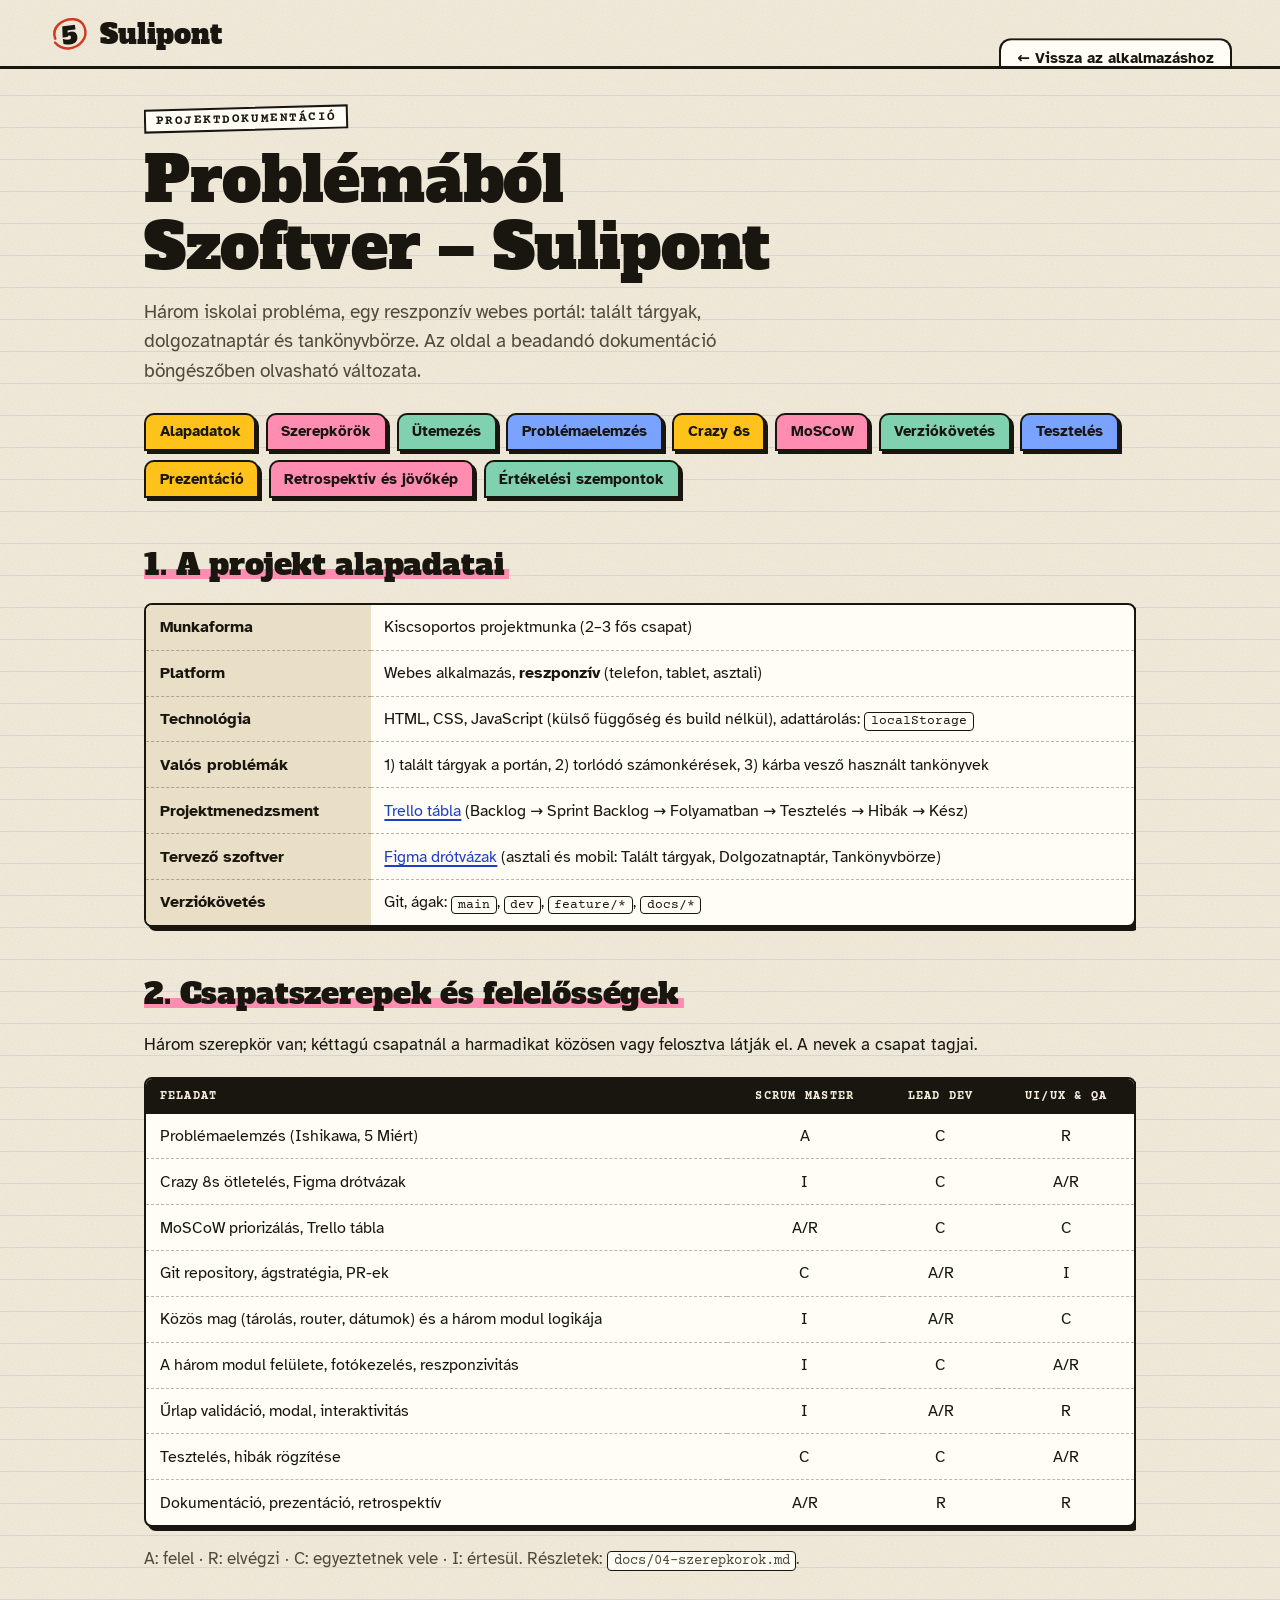
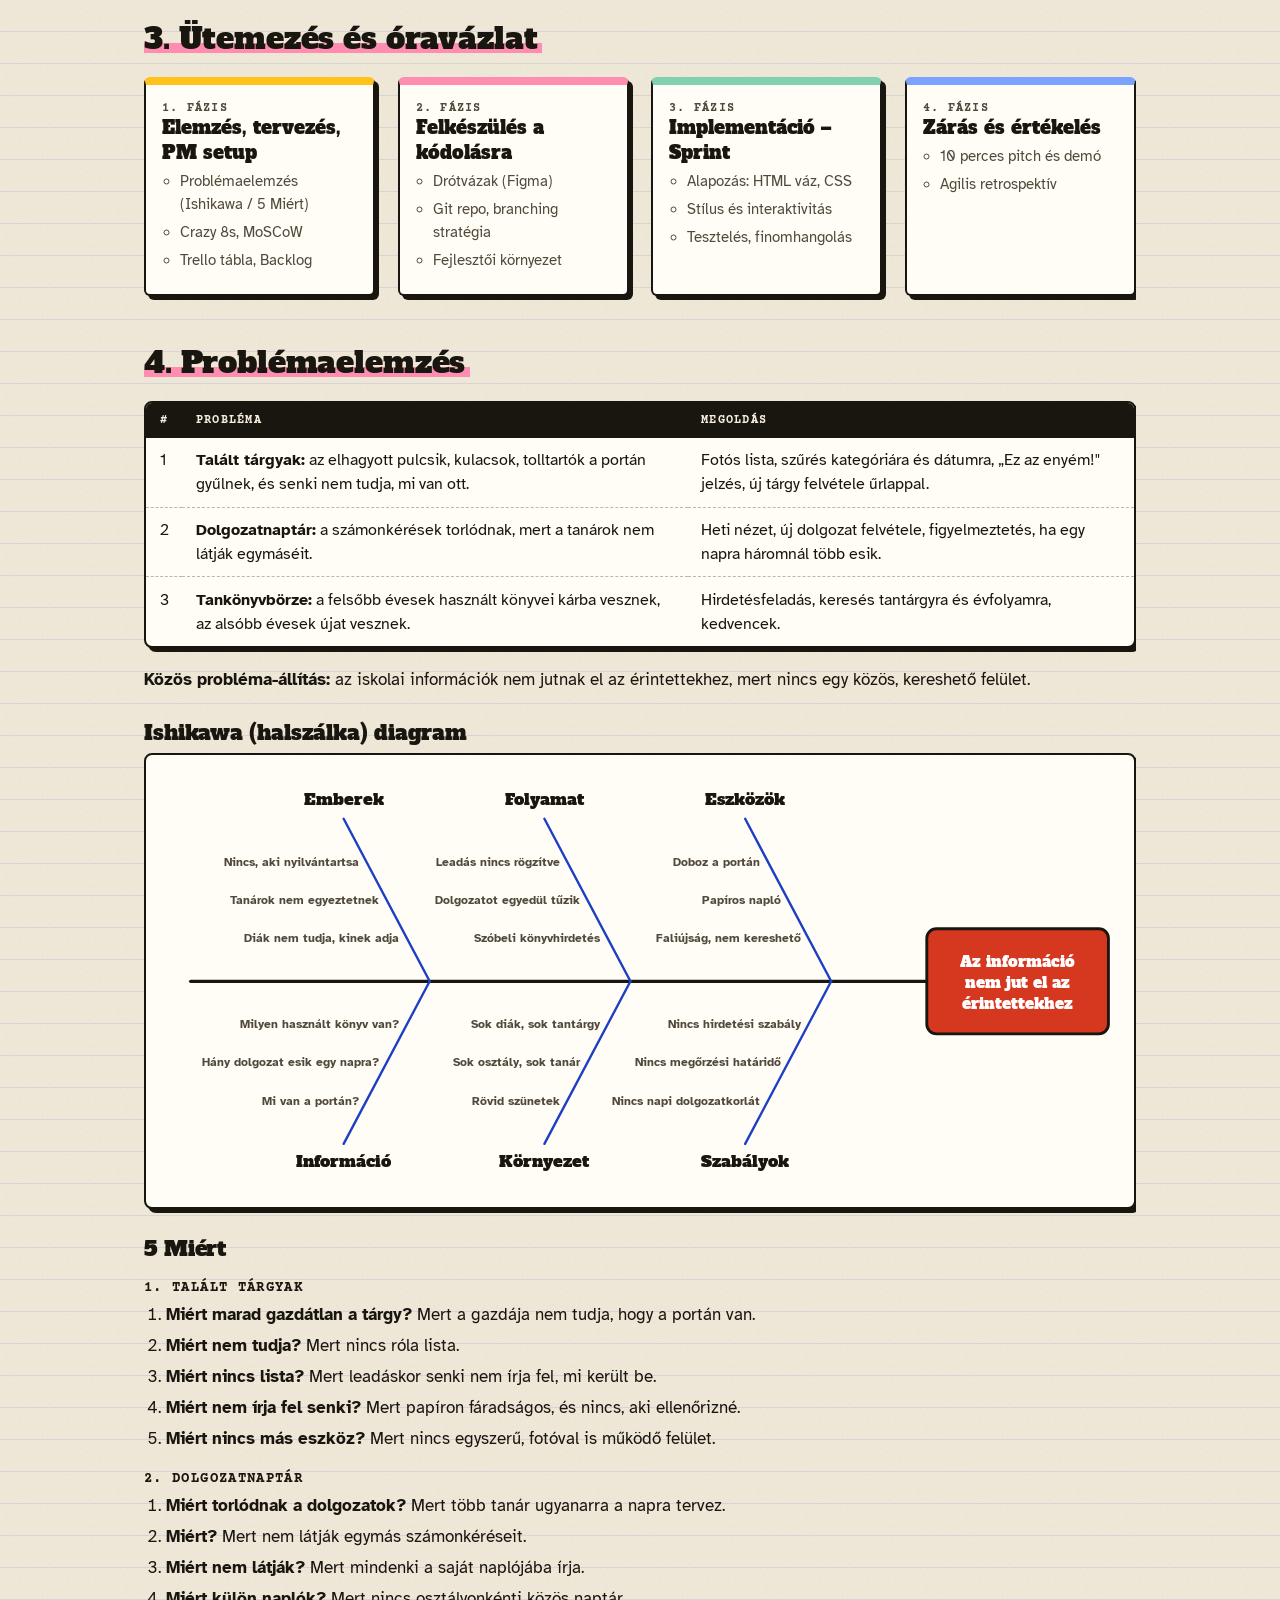
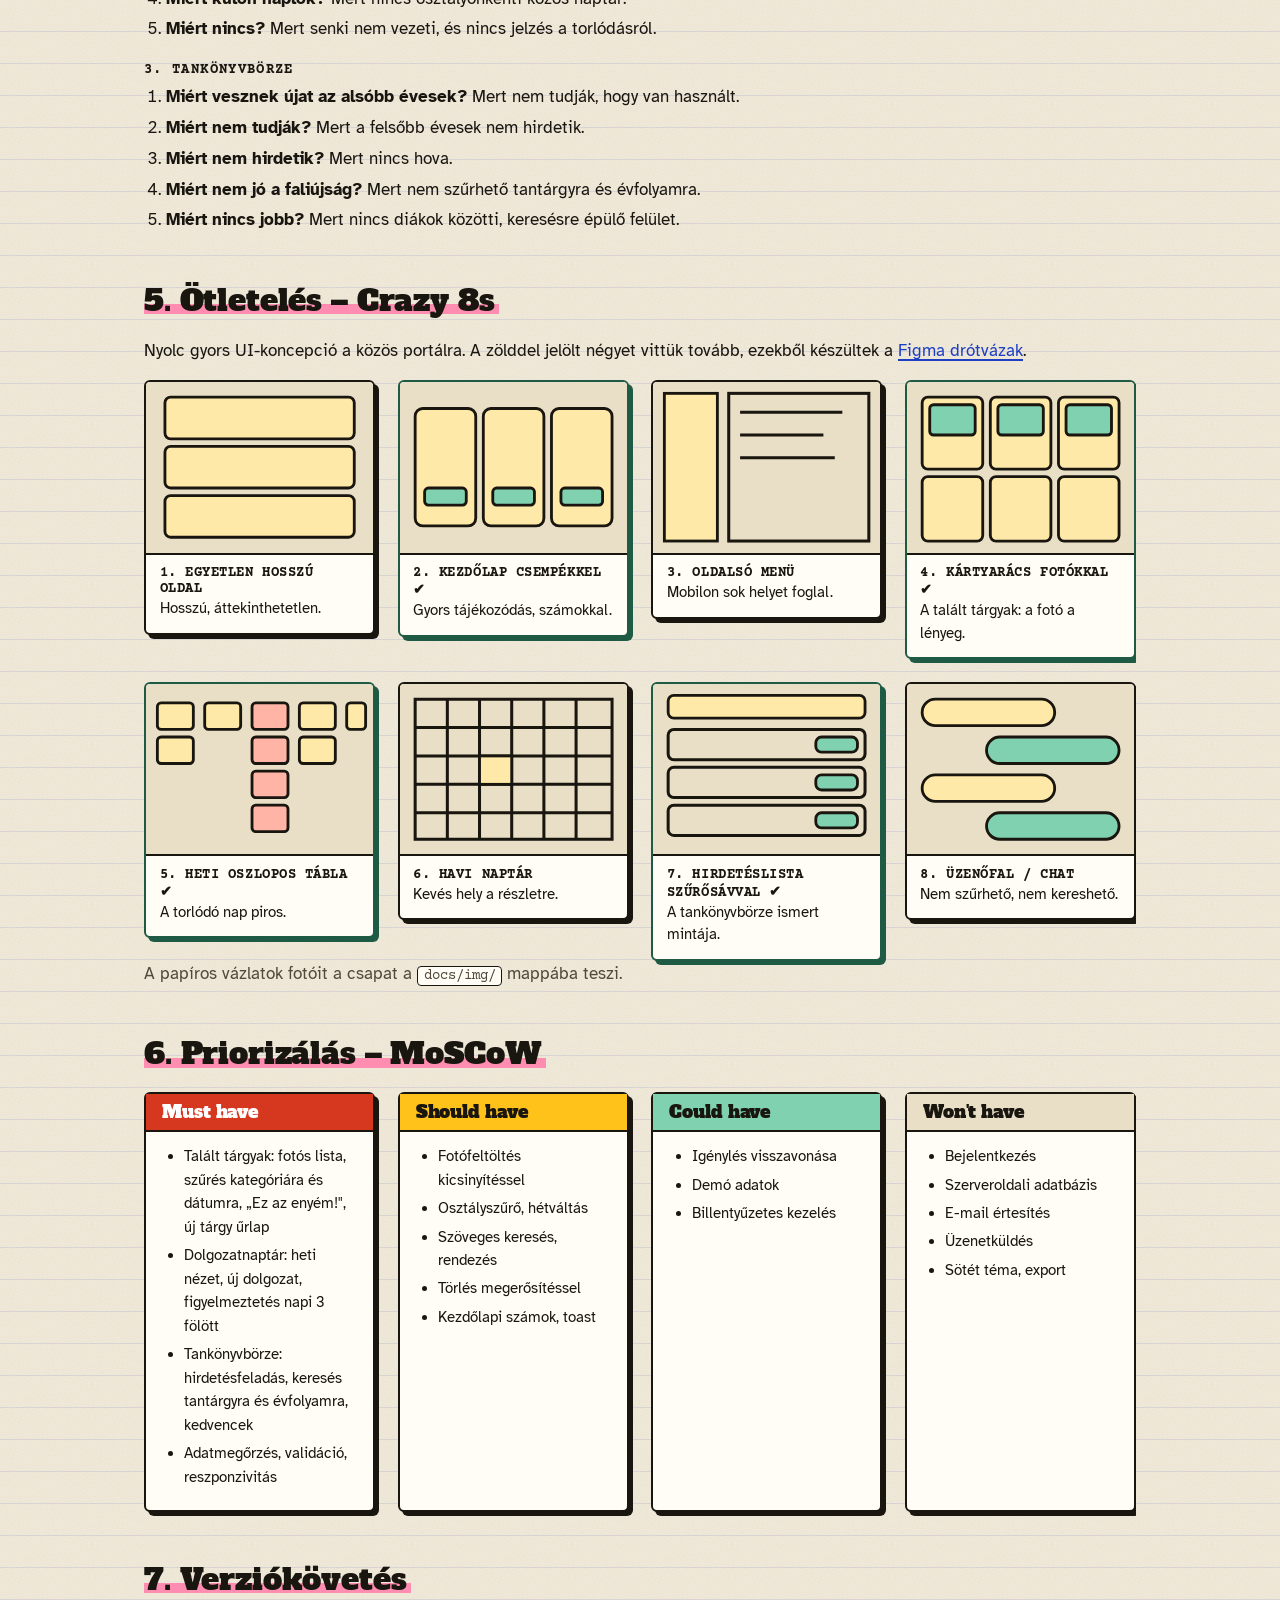
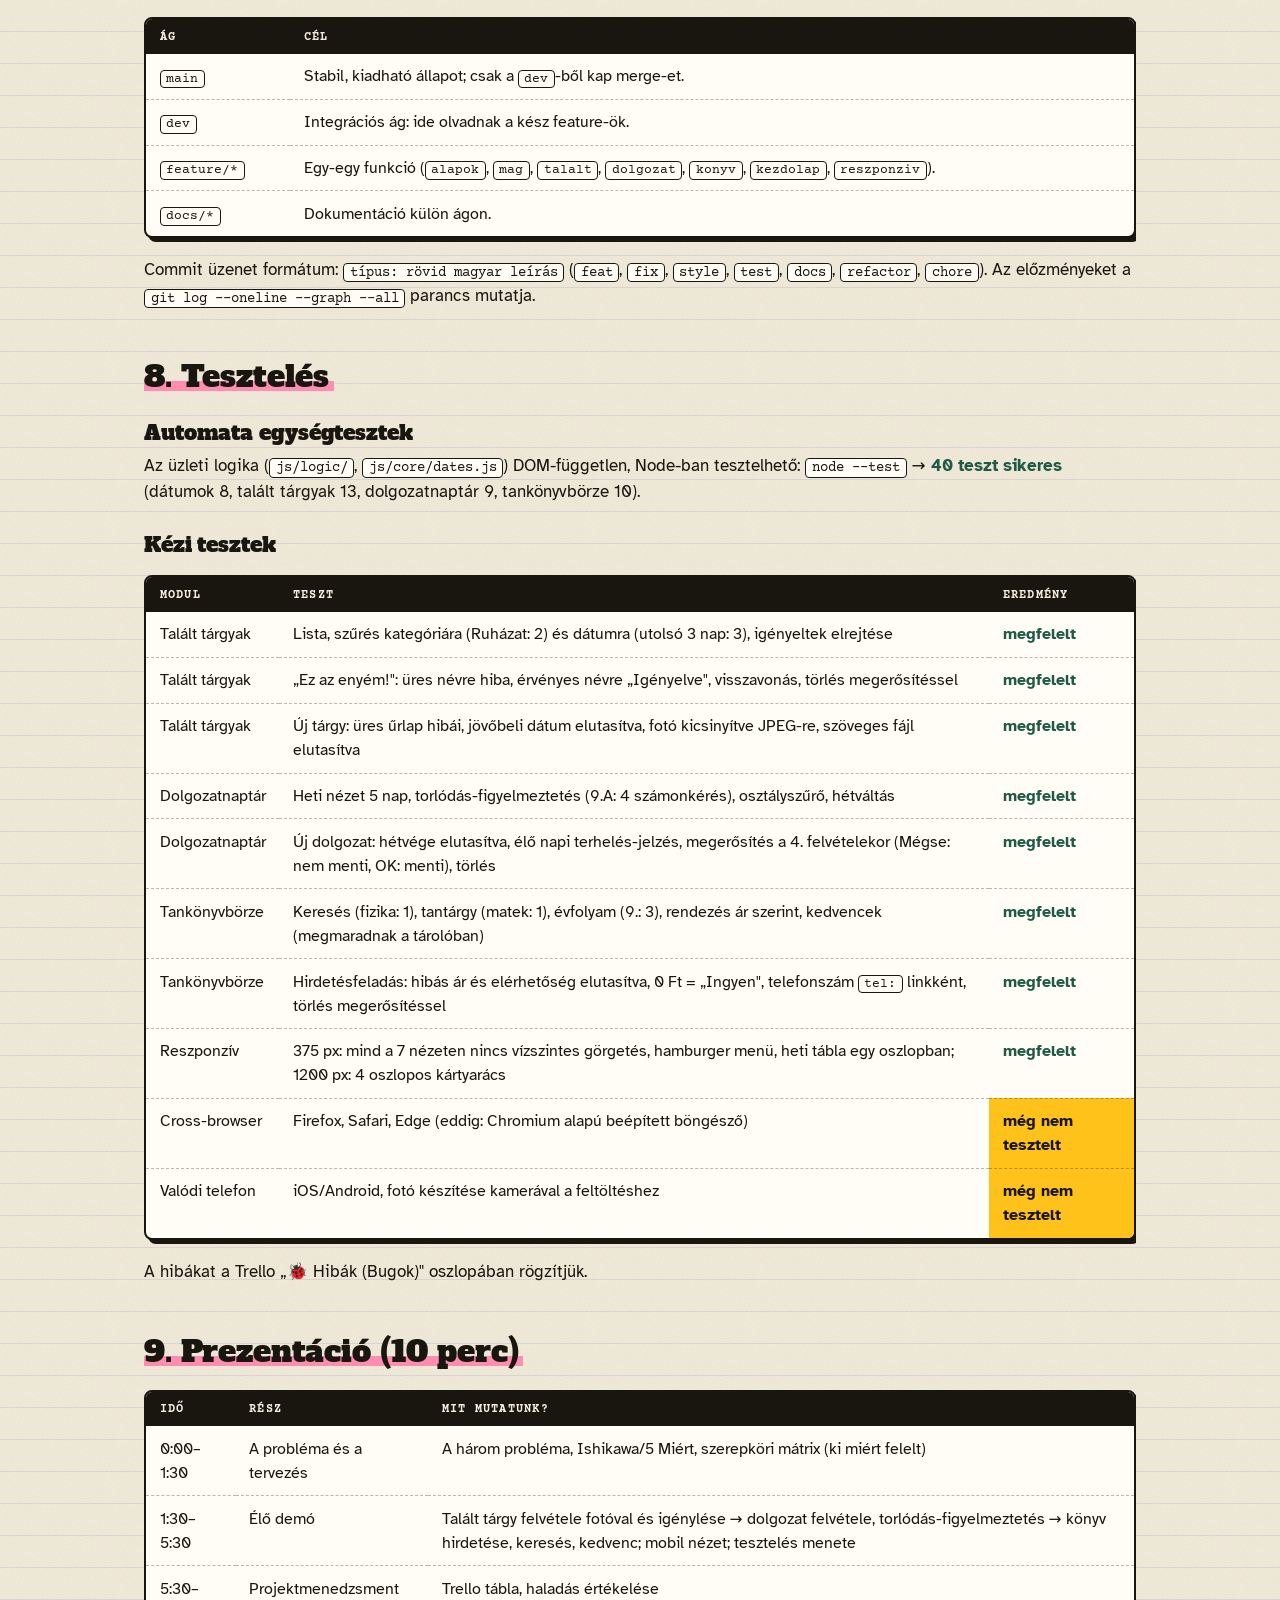
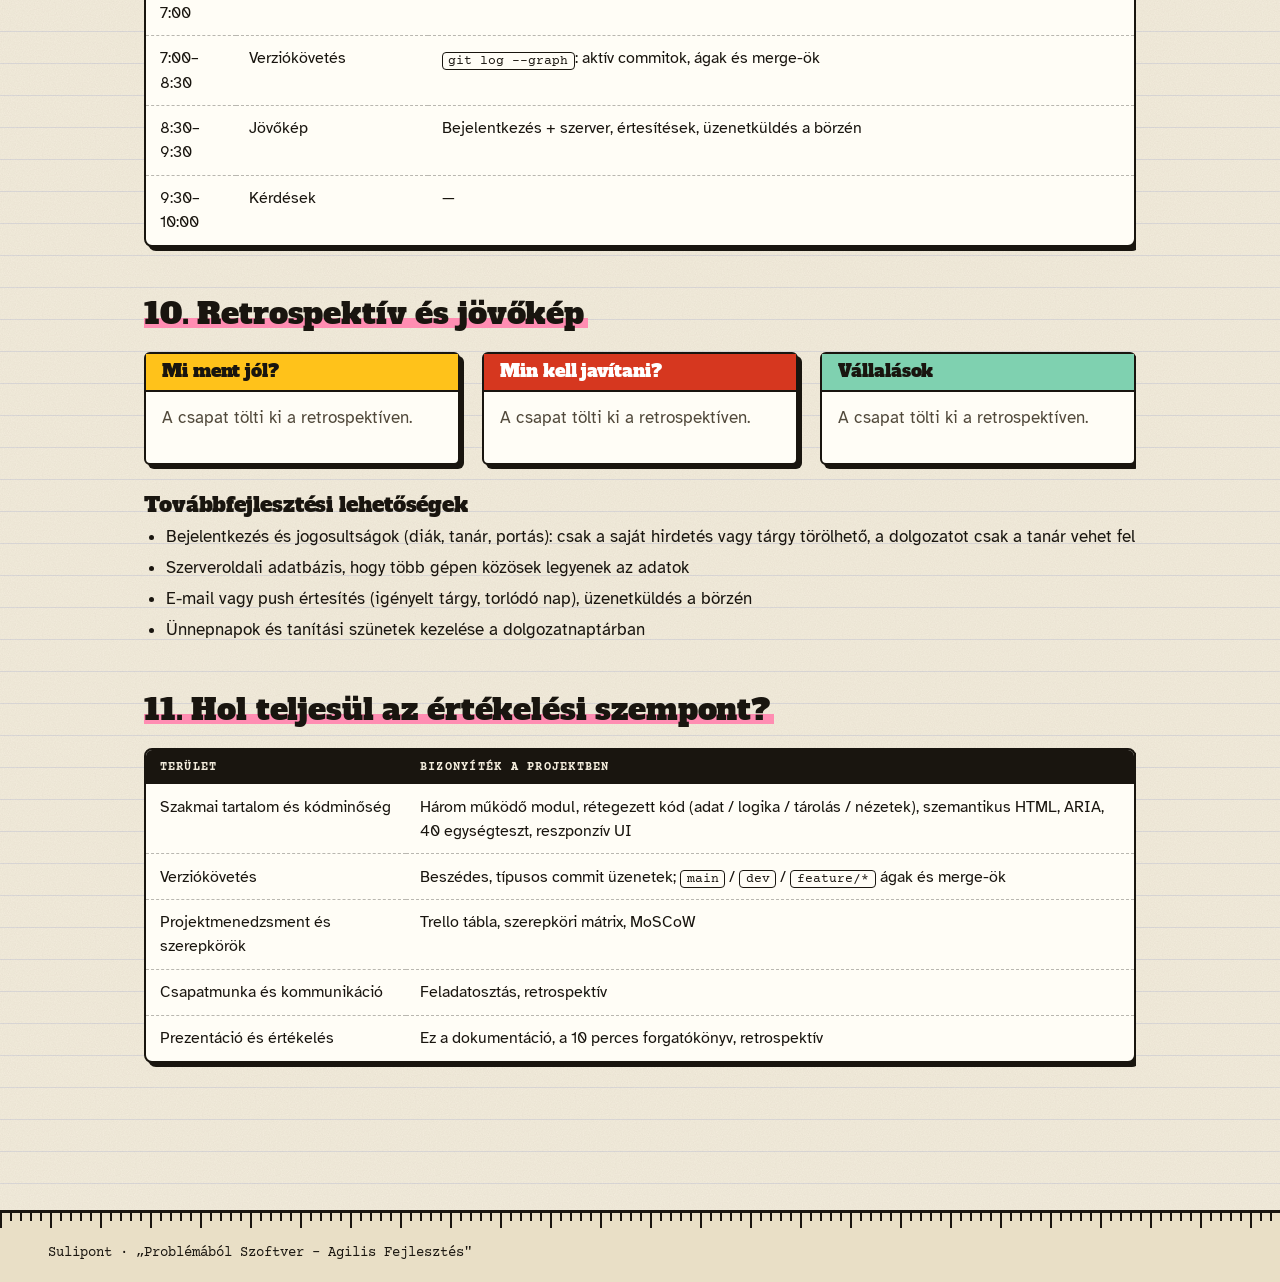
==== commit fa5ffbc2: "style: dokumentációs oldal az új arculattal (színes fülek, kemény árnyékos táblák, színezett Ishikaw" ====
--- a/docs.html
+++ b/docs.html
@@ -5,6 +5,7 @@
   <meta name="viewport" content="width=device-width, initial-scale=1">
   <title>Dokumentáció – Sulipont</title>
   <meta name="description" content="A Sulipont projekt dokumentációja: szerepkörök, elemzés, Ishikawa, Crazy 8s, MoSCoW, tesztelés, prezentáció.">
+  <link rel="stylesheet" href="css/fonts.css">
   <link rel="stylesheet" href="css/base.css">
   <link rel="stylesheet" href="css/layout.css">
   <link rel="stylesheet" href="css/components.css">
@@ -16,10 +17,11 @@
   <header class="site-header">
     <div class="container header-inner">
       <a class="brand" href="index.html" aria-label="Sulipont – alkalmazás">
-        <span class="brand-mark" aria-hidden="true">S</span><span class="brand-name">Sulipont</span>
+        <svg class="brand-mark" viewBox="0 0 56 56" aria-hidden="true"><text x="28" y="40" text-anchor="middle">5</text><path d="M9 31C5 16 21 6 36 9c14 3 17 20 7 30-9 9-27 10-35-3"/></svg>
+        <span class="brand-name">Sulipont</span>
       </a>
       <nav class="site-nav nav-inline" aria-label="Főmenü">
-        <a href="index.html">← Alkalmazás</a>
+        <a class="tab tab-home" href="index.html">← Vissza az alkalmazáshoz</a>
       </nav>
     </div>
   </header>
--- a/css/fonts.css
+++ b/css/fonts.css
@@ -0,0 +1,13 @@
+/* Önállóan tárolt betűk (OFL licenc). Csak a latin és latin-ext (magyar ékezetek) részhalmaz. */
+@font-face { font-family: 'Alfa Slab One'; font-style: normal; font-weight: 400; font-display: swap; src: url(../fonts/alfa-slab-one-400-latin-ext.woff2) format('woff2'); unicode-range: U+0100-02BA, U+02BD-02C5, U+02C7-02CC, U+02CE-02D7, U+02DD-02FF, U+0304, U+0308, U+0329, U+1D00-1DBF, U+1E00-1E9F, U+1EF2-1EFF, U+2020, U+20A0-20AB, U+20AD-20C4, U+2113, U+2C60-2C7F, U+A720-A7FF; }
+@font-face { font-family: 'Alfa Slab One'; font-style: normal; font-weight: 400; font-display: swap; src: url(../fonts/alfa-slab-one-400-latin.woff2) format('woff2'); unicode-range: U+0000-00FF, U+0131, U+0152-0153, U+02BB-02BC, U+02C6, U+02DA, U+02DC, U+0304, U+0308, U+0329, U+2000-206F, U+20AC, U+2122, U+2191, U+2193, U+2212, U+2215, U+FEFF, U+FFFD; }
+@font-face { font-family: 'Courier Prime'; font-style: normal; font-weight: 400; font-display: swap; src: url(../fonts/courier-prime-400-latin-ext.woff2) format('woff2'); unicode-range: U+0100-02BA, U+02BD-02C5, U+02C7-02CC, U+02CE-02D7, U+02DD-02FF, U+0304, U+0308, U+0329, U+1D00-1DBF, U+1E00-1E9F, U+1EF2-1EFF, U+2020, U+20A0-20AB, U+20AD-20C4, U+2113, U+2C60-2C7F, U+A720-A7FF; }
+@font-face { font-family: 'Courier Prime'; font-style: normal; font-weight: 400; font-display: swap; src: url(../fonts/courier-prime-400-latin.woff2) format('woff2'); unicode-range: U+0000-00FF, U+0131, U+0152-0153, U+02BB-02BC, U+02C6, U+02DA, U+02DC, U+0304, U+0308, U+0329, U+2000-206F, U+20AC, U+2122, U+2191, U+2193, U+2212, U+2215, U+FEFF, U+FFFD; }
+@font-face { font-family: 'Courier Prime'; font-style: normal; font-weight: 700; font-display: swap; src: url(../fonts/courier-prime-700-latin-ext.woff2) format('woff2'); unicode-range: U+0100-02BA, U+02BD-02C5, U+02C7-02CC, U+02CE-02D7, U+02DD-02FF, U+0304, U+0308, U+0329, U+1D00-1DBF, U+1E00-1E9F, U+1EF2-1EFF, U+2020, U+20A0-20AB, U+20AD-20C4, U+2113, U+2C60-2C7F, U+A720-A7FF; }
+@font-face { font-family: 'Courier Prime'; font-style: normal; font-weight: 700; font-display: swap; src: url(../fonts/courier-prime-700-latin.woff2) format('woff2'); unicode-range: U+0000-00FF, U+0131, U+0152-0153, U+02BB-02BC, U+02C6, U+02DA, U+02DC, U+0304, U+0308, U+0329, U+2000-206F, U+20AC, U+2122, U+2191, U+2193, U+2212, U+2215, U+FEFF, U+FFFD; }
+@font-face { font-family: 'Atkinson Hyperlegible'; font-style: normal; font-weight: 400; font-display: swap; src: url(../fonts/atkinson-hyperlegible-400-latin-ext.woff2) format('woff2'); unicode-range: U+0100-02BA, U+02BD-02C5, U+02C7-02CC, U+02CE-02D7, U+02DD-02FF, U+0304, U+0308, U+0329, U+1D00-1DBF, U+1E00-1E9F, U+1EF2-1EFF, U+2020, U+20A0-20AB, U+20AD-20C4, U+2113, U+2C60-2C7F, U+A720-A7FF; }
+@font-face { font-family: 'Atkinson Hyperlegible'; font-style: normal; font-weight: 400; font-display: swap; src: url(../fonts/atkinson-hyperlegible-400-latin.woff2) format('woff2'); unicode-range: U+0000-00FF, U+0131, U+0152-0153, U+02BB-02BC, U+02C6, U+02DA, U+02DC, U+0304, U+0308, U+0329, U+2000-206F, U+20AC, U+2122, U+2191, U+2193, U+2212, U+2215, U+FEFF, U+FFFD; }
+@font-face { font-family: 'Atkinson Hyperlegible'; font-style: normal; font-weight: 700; font-display: swap; src: url(../fonts/atkinson-hyperlegible-700-latin-ext.woff2) format('woff2'); unicode-range: U+0100-02BA, U+02BD-02C5, U+02C7-02CC, U+02CE-02D7, U+02DD-02FF, U+0304, U+0308, U+0329, U+1D00-1DBF, U+1E00-1E9F, U+1EF2-1EFF, U+2020, U+20A0-20AB, U+20AD-20C4, U+2113, U+2C60-2C7F, U+A720-A7FF; }
+@font-face { font-family: 'Atkinson Hyperlegible'; font-style: normal; font-weight: 700; font-display: swap; src: url(../fonts/atkinson-hyperlegible-700-latin.woff2) format('woff2'); unicode-range: U+0000-00FF, U+0131, U+0152-0153, U+02BB-02BC, U+02C6, U+02DA, U+02DC, U+0304, U+0308, U+0329, U+2000-206F, U+20AC, U+2122, U+2191, U+2193, U+2212, U+2215, U+FEFF, U+FFFD; }
+@font-face { font-family: 'Caveat'; font-style: normal; font-weight: 500 700; font-display: swap; src: url(../fonts/caveat-700-latin-ext.woff2) format('woff2'); unicode-range: U+0100-02BA, U+02BD-02C5, U+02C7-02CC, U+02CE-02D7, U+02DD-02FF, U+0304, U+0308, U+0329, U+1D00-1DBF, U+1E00-1E9F, U+1EF2-1EFF, U+2020, U+20A0-20AB, U+20AD-20C4, U+2113, U+2C60-2C7F, U+A720-A7FF; }
+@font-face { font-family: 'Caveat'; font-style: normal; font-weight: 500 700; font-display: swap; src: url(../fonts/caveat-700-latin.woff2) format('woff2'); unicode-range: U+0000-00FF, U+0131, U+0152-0153, U+02BB-02BC, U+02C6, U+02DA, U+02DC, U+0304, U+0308, U+0329, U+2000-206F, U+20AC, U+2122, U+2191, U+2193, U+2212, U+2215, U+FEFF, U+FFFD; }
--- a/css/base.css
+++ b/css/base.css
@@ -1,27 +1,40 @@
-/* Alap: változók, reset, tipográfia */
+/* Alap: színek, betűk, füzetlap-háttér.
+   Arculat: iskolai tárgyak (füzet, cetli, matrica, bélyeg). Tinta + papír, hozzá szövegkiemelő és filctoll színek. */
 :root {
-  --bg: #f6f7fb;
-  --surface: #ffffff;
-  --surface-2: #f0f3fa;
-  --text: #1d2433;
-  --muted: #5b6478;
-  --primary: #2f5bea;
-  --primary-ink: #ffffff;
-  --primary-soft: #e8eeff;
-  --line: #dde1ea;
-  --ok: #167a43;
-  --ok-soft: #e3f5ea;
-  --bad: #c23636;
-  --bad-soft: #fbe7e7;
-  --warn: #8a5a00;
-  --warn-soft: #fff4d6;
-  --warn-line: #f0d28a;
+  /* papír és tinta */
+  --paper: #f4eddd;
+  --paper-2: #e9dfc6;
+  --card: #fffdf6;
+  --ink: #19150f;
+  --ink-soft: #51493b;
 
-  --radius: 12px;
-  --radius-sm: 8px;
-  --shadow: 0 1px 2px rgb(16 24 40 / 6%), 0 4px 16px rgb(16 24 40 / 6%);
-  --gap: 1rem;
-  --font: system-ui, -apple-system, "Segoe UI", Roboto, "Helvetica Neue", Arial, sans-serif;
+  /* színek: filctoll, szövegkiemelő, táblazöld */
+  --tomato: #d6371f;
+  --sun: #ffc21a;
+  --pen: #1e3fc4;
+  --board: #1f5a45;
+  --hl: #ff8db2;
+  --mint: #7fd1b0;
+  --kraft: #d9b277;
+  --cork: #c99a5b;
+  --wood: #8a5a2b;
+
+  /* modulonként felülírjuk (ld. components.css) */
+  --accent: var(--tomato);
+  --accent-ink: #fff;
+  --marker: var(--sun);
+
+  --bw: 2px;
+  --radius: 10px;
+  --hard: 4px 4px 0 var(--ink);
+  --hard-lg: 7px 7px 0 var(--ink);
+
+  --font-display: 'Alfa Slab One', 'Rockwell', 'Georgia', serif;
+  --font-body: 'Atkinson Hyperlegible', 'Segoe UI', system-ui, sans-serif;
+  --font-mono: 'Courier Prime', 'Courier New', ui-monospace, monospace;
+  --font-hand: 'Caveat', 'Segoe Print', cursive;
+
+  --paper-grain: url("data:image/svg+xml;utf8,<svg xmlns='http://www.w3.org/2000/svg' width='160' height='160'><filter id='n'><feTurbulence type='fractalNoise' baseFrequency='.85' numOctaves='2' stitchTiles='stitch'/><feColorMatrix values='0 0 0 0 .1 0 0 0 0 .08 0 0 0 0 .05 0 0 0 .08 0'/></filter><rect width='100%' height='100%' filter='url(%23n)'/></svg>");
 }
 
 *,
@@ -35,33 +48,51 @@
   min-height: 100vh;
   display: flex;
   flex-direction: column;
-  background: var(--bg);
-  color: var(--text);
-  font-family: var(--font);
-  font-size: 1rem;
+  color: var(--ink);
+  font-family: var(--font-body);
+  font-size: 1.05rem;
   line-height: 1.55;
+  background-color: var(--paper);
+  /* füzetlap: halvány kék vonalak + papírszemcse */
+  background-image:
+    var(--paper-grain),
+    repeating-linear-gradient(to bottom, transparent 0 31px, rgb(30 63 196 / 11%) 31px 32px);
 }
 
-h1, h2, h3 { line-height: 1.2; margin: 0 0 .5rem; }
-h1 { font-size: clamp(1.7rem, 4vw + .5rem, 2.5rem); font-weight: 800; letter-spacing: -.02em; }
-h2 { font-size: 1.25rem; font-weight: 700; }
-h3 { font-size: 1.05rem; font-weight: 650; }
+::selection { background: var(--sun); color: var(--ink); }
+
+h1, h2, h3 { margin: 0 0 .5rem; font-family: var(--font-display); font-weight: 400; line-height: 1.08; letter-spacing: -.005em; text-wrap: balance; }
+h1 { font-size: clamp(2.2rem, 5.2vw + .4rem, 3.9rem); }
+h2 { font-size: 1.6rem; }
+h3 { font-size: 1.2rem; }
 p { margin: 0 0 1rem; }
 ul, ol { margin: 0; padding: 0; }
 
-a { color: var(--primary); }
+a { color: var(--pen); text-decoration-thickness: 2px; text-underline-offset: 3px; }
+a:hover { color: var(--tomato); }
 img, svg { max-width: 100%; }
 
-:focus-visible { outline: 3px solid var(--primary); outline-offset: 2px; border-radius: 4px; }
+:focus-visible { outline: 3px solid var(--pen); outline-offset: 3px; border-radius: 4px; }
 
-.muted { color: var(--muted); }
-.lead { font-size: 1.05rem; color: var(--muted); max-width: 60ch; }
-.eyebrow { text-transform: uppercase; letter-spacing: .08em; font-size: .8rem; font-weight: 700; color: var(--primary); margin-bottom: .5rem; }
+.muted { color: var(--ink-soft); }
+.lead { max-width: 56ch; margin-top: 1rem; font-size: 1.2rem; color: var(--ink-soft); }
+
+/* szövegkiemelő a címek alatt */
+.page-head h1, .hero h1 {
+  display: inline;
+  padding-inline: .12em;
+  margin-inline: -.12em;
+  background: linear-gradient(transparent 58%, var(--marker) 58% 92%, transparent 92%);
+  -webkit-box-decoration-break: clone;
+  box-decoration-break: clone;
+}
+
+.eyebrow { display: inline-block; margin-bottom: 1rem; padding: .2rem .6rem; border: var(--bw) solid var(--ink); background: var(--card); font: 700 .8rem var(--font-mono); letter-spacing: .12em; text-transform: uppercase; transform: rotate(-1.5deg); }
 
 .skip-link {
   position: absolute; left: .5rem; top: -4rem; z-index: 100;
-  background: var(--primary); color: var(--primary-ink);
-  padding: .6rem 1rem; border-radius: var(--radius-sm);
+  padding: .6rem 1rem; border: var(--bw) solid var(--ink); border-radius: var(--radius);
+  background: var(--sun); color: var(--ink); font-weight: 700;
 }
 .skip-link:focus { top: .5rem; }
 
--- a/css/layout.css
+++ b/css/layout.css
@@ -1,36 +1,110 @@
-/* Elrendezés: konténer, fejléc, navigáció, nézetek, rácsok, lábléc */
-.container { width: min(100% - 2rem, 72rem); margin-inline: auto; }
+/* Elrendezés: fejléc (iktatófülek), nézetek, kezdőlap, lábléc (vonalzó) */
+.container { width: min(100% - 2rem, 74rem); margin-inline: auto; }
 
-/* Fejléc */
-.site-header { position: sticky; top: 0; z-index: 50; background: var(--surface); border-bottom: 1px solid var(--line); }
-.header-inner { display: flex; align-items: center; justify-content: space-between; gap: 1rem; padding-block: .75rem; position: relative; }
+/* ---------- Fejléc: a lap tetején a logó, alatta a színes iktatófülek ---------- */
+.site-header {
+  position: sticky; top: 0; z-index: 50;
+  background-color: var(--paper);
+  background-image: var(--paper-grain);
+  border-bottom: 3px solid var(--ink);
+}
+.header-inner { display: flex; align-items: flex-end; justify-content: space-between; gap: 1rem; padding-top: .8rem; overflow: hidden; }
 
-.brand { display: inline-flex; align-items: center; gap: .6rem; text-decoration: none; color: var(--primary); font-weight: 800; font-size: 1.25rem; }
-.brand-mark { display: grid; place-items: center; width: 2rem; height: 2rem; border-radius: 8px; background: var(--primary); color: var(--primary-ink); font-size: 1.1rem; }
+.brand { display: inline-flex; align-items: center; gap: .55rem; padding-bottom: .6rem; color: var(--ink); font: 1.7rem/1 var(--font-display); text-decoration: none; }
+.brand:hover { color: var(--ink); }
+.brand-mark { width: 2.7rem; height: 2.7rem; transform: rotate(-7deg); transition: transform .25s; overflow: visible; }
+.brand-mark text { font-family: var(--font-display); font-size: 31px; fill: var(--ink); }
+.brand-mark path { fill: none; stroke: var(--tomato); stroke-width: 3.2; stroke-linecap: round; }
+.brand:hover .brand-mark { transform: rotate(5deg) scale(1.08); }
 
-/* Navigáció (mobilon legördülő, ld. responsive.css) */
-.site-nav { display: flex; align-items: center; gap: .25rem; }
-.site-nav a { padding: .5rem .85rem; border-radius: var(--radius-sm); color: var(--muted); font-weight: 600; text-decoration: none; }
-.site-nav a:hover { background: var(--surface-2); color: var(--text); }
-.site-nav a[aria-current="page"] { background: var(--primary-soft); color: var(--primary); }
+.site-nav { display: flex; align-items: flex-end; gap: .35rem; }
+.tab {
+  padding: .55rem 1rem .6rem;
+  border: var(--bw) solid var(--ink); border-bottom: 0; border-radius: 12px 12px 0 0;
+  background: var(--tab-bg, var(--card)); color: var(--tab-ink, var(--ink));
+  font: 700 .95rem var(--font-body); text-decoration: none;
+  transform: translateY(.7rem);               /* a nem aktív fül „bent van" a füzetben */
+  transition: transform .15s;
+}
+.tab:hover { transform: translateY(.3rem); color: var(--tab-ink, var(--ink)); }
+.tab[aria-current="page"] { transform: translateY(0); padding-bottom: 1rem; }
+.tab-found { --tab-bg: var(--sun); }
+.tab-exams { --tab-bg: var(--pen); --tab-ink: #fff; }
+.tab-books { --tab-bg: var(--board); --tab-ink: #f6f1e0; }
+.tab-docs { --tab-bg: var(--hl); }
 .nav-toggle { display: none; }
 
-/* Nézetek */
-main { flex: 1; padding-block: 1.5rem 3rem; }
-.view { animation: fade .2s ease-out; }
-@keyframes fade { from { opacity: 0; transform: translateY(4px); } to { opacity: 1; transform: none; } }
+/* ---------- Nézetek ---------- */
+main { flex: 1; padding-block: 2.2rem 4rem; }
+.view { animation: rise .3s ease-out; }
+@keyframes rise { from { opacity: 0; transform: translateY(10px); } to { opacity: 1; transform: none; } }
 
-.page-head { display: flex; flex-wrap: wrap; align-items: flex-start; justify-content: space-between; gap: 1rem; margin-bottom: 1rem; }
-.back { display: inline-block; margin-bottom: 1rem; font-weight: 600; text-decoration: none; }
-.back:hover { text-decoration: underline; }
+.page-head { display: flex; flex-wrap: wrap; align-items: flex-end; justify-content: space-between; gap: 1rem 2rem; margin-bottom: 1.6rem; }
+.back { display: inline-block; margin-bottom: 1.2rem; font-weight: 700; color: var(--ink); text-decoration: none; border-bottom: 2px solid var(--ink); }
+.back:hover { background: var(--sun); color: var(--ink); }
 
-/* Kezdőlap */
-.hero { padding-block: 2rem 1.5rem; max-width: 48rem; }
-.tiles { list-style: none; display: grid; grid-template-columns: repeat(auto-fit, minmax(15rem, 1fr)); gap: 1.25rem; margin-top: 1rem; }
+/* ---------- Kezdőlap ---------- */
+.hero { display: grid; grid-template-columns: 1fr auto; align-items: center; gap: 2rem; padding-block: .5rem 3rem; }
+.hero-copy { max-width: 46rem; }
 
-/* Rácsok */
-.grid { display: grid; grid-template-columns: repeat(auto-fill, minmax(15rem, 1fr)); gap: 1.25rem; }
+/* a mai nap: letéphető naptárlap */
+.leaf { position: relative; width: 9.5rem; overflow: hidden; text-align: center; border: var(--bw) solid var(--ink); border-radius: 6px; background: var(--card); box-shadow: var(--hard-lg); transform: rotate(4deg); }
+.leaf::before, .leaf::after { content: ''; position: absolute; top: 7px; width: 12px; height: 12px; border-radius: 50%; background: var(--paper); border: var(--bw) solid var(--ink); z-index: 1; }
+.leaf::before { left: 22%; }
+.leaf::after { right: 22%; }
+.leaf-month { display: block; padding: 1.5rem 0 .3rem; background: var(--tomato); border-bottom: var(--bw) solid var(--ink); color: #fff; font: 700 .85rem var(--font-mono); letter-spacing: .22em; text-transform: uppercase; }
+.leaf-day { display: block; padding-top: .4rem; font: 400 4.8rem/1 var(--font-display); }
+.leaf-week { display: block; padding-bottom: .8rem; font: 700 .9rem var(--font-mono); letter-spacing: .1em; text-transform: uppercase; }
 
-/* Lábléc */
-.site-footer { border-top: 1px solid var(--line); background: var(--surface); color: var(--muted); font-size: .9rem; }
-.site-footer p { margin: 0; padding-block: 1.25rem; }
+.modules { list-style: none; display: grid; grid-template-columns: repeat(3, minmax(0, 1fr)); gap: 2.2rem; }
+.modules li:nth-child(1) { transform: rotate(-1.4deg); }
+.modules li:nth-child(2) { transform: rotate(.9deg) translateY(.8rem); }
+.modules li:nth-child(3) { transform: rotate(-.6deg); }
+
+.module {
+  position: relative; display: flex; flex-direction: column; gap: .2rem; height: 100%;
+  padding: 1.7rem 1.6rem 1.4rem; border: var(--bw) solid var(--ink); box-shadow: var(--hard-lg);
+  color: var(--ink); text-decoration: none; transition: transform .2s, box-shadow .2s;
+}
+.module:hover { transform: translate(-4px, -4px); box-shadow: 11px 11px 0 var(--ink); color: inherit; }
+.module h2 { margin: .7rem 0 .2rem; font-size: 1.8rem; }
+.module p { margin: 0 0 1.2rem; }
+.mod-icon { display: block; width: 4.4rem; height: 4.4rem; }
+.mod-icon svg { width: 100%; height: 100%; }
+.mod-num { margin-top: auto; font: 400 clamp(3.6rem, 6vw, 5.2rem)/.9 var(--font-display); }
+.mod-label { font: 700 .85rem var(--font-mono); letter-spacing: .08em; text-transform: uppercase; }
+.mod-note { align-self: flex-start; margin-top: .9rem; font: 700 1.6rem/1 var(--font-hand); transform: rotate(-3deg); }
+
+/* talált tárgyak: sárga címke, lyukkal */
+.mod-found { background: var(--sun); border-radius: 8px 8px 8px 8px; }
+.mod-found::before { content: ''; position: absolute; top: 14px; right: 16px; width: 17px; height: 17px; border-radius: 50%; background: var(--paper); border: var(--bw) solid var(--ink); box-shadow: inset 2px 2px 0 rgb(0 0 0 / 18%); }
+.mod-found .mod-icon { --ic-fill: var(--card); }
+.mod-found .mod-note { color: var(--ink); }
+
+/* dolgozatnaptár: kék spirálfüzet */
+.mod-exams { padding-left: 3.4rem; background: var(--pen); color: #fff; }
+.mod-exams:hover { color: #fff; }
+.mod-exams::before { content: ''; position: absolute; left: 11px; top: 16px; bottom: 16px; width: 18px; background: radial-gradient(circle at 9px 9px, var(--paper) 0 4.5px, rgb(255 255 255 / 45%) 5px 7px, transparent 7.5px) 0 0 / 18px 30px repeat-y; }
+.mod-exams .mod-icon { --ic-fill: var(--sun); color: #fff; }
+.mod-exams .mod-note { color: var(--sun); }
+
+/* tankönyvbörze: zöld könyvborító gerincccel és könyvjelzővel */
+.mod-books { padding-left: 3rem; background: var(--board); color: #f6f1e0; border-radius: 4px 12px 12px 4px; }
+.mod-books:hover { color: #f6f1e0; }
+.mod-books::before { content: ''; position: absolute; left: 0; top: 0; bottom: 0; width: 1.5rem; background: var(--tomato); border-right: var(--bw) solid var(--ink); }
+.mod-books::after { content: ''; position: absolute; top: -2px; right: 1.6rem; width: 1.2rem; height: 3.2rem; background: var(--sun); clip-path: polygon(0 0, 100% 0, 100% 100%, 50% 78%, 0 100%); }
+.mod-books .mod-icon { --ic-fill: var(--mint); color: #f6f1e0; }
+.mod-books .mod-note { color: var(--hl); }
+
+/* ---------- Rácsok ---------- */
+.grid { display: grid; grid-template-columns: repeat(auto-fill, minmax(16rem, 1fr)); gap: 2rem 1.6rem; }
+
+/* ---------- Lábléc: vonalzó ---------- */
+.site-footer { position: relative; margin-top: 2rem; padding-top: 1.4rem; border-top: 3px solid var(--ink); background-color: var(--paper-2); font: .85rem var(--font-mono); }
+.site-footer::before {
+  content: ''; position: absolute; left: 0; right: 0; top: 0; height: 16px;
+  background:
+    repeating-linear-gradient(90deg, var(--ink) 0 2px, transparent 2px 10px) 0 0 / 100% 8px no-repeat,
+    repeating-linear-gradient(90deg, var(--ink) 0 2px, transparent 2px 50px) 0 0 / 100% 15px no-repeat;
+}
+.site-footer p { margin: 0; padding-block: .6rem 1.3rem; }
--- a/css/components.css
+++ b/css/components.css
@@ -1,106 +1,143 @@
-/* Közös komponensek: gombok, mezők, szűrők, kártyák, címkék, panelek, értesítések, modal */
+/* Közös komponensek: gombok, mezők, szűrősáv, címkék, bélyeg, cetli (toast), modal.
+   A modulok saját színt kapnak (--accent), így ugyanaz a gomb más-más színű lesz. */
 
-/* Gombok */
+.view[data-section="kezdolap"] { --marker: var(--sun); }
+.view[data-section="talalt"], #claim-dialog { --accent: var(--sun); --accent-ink: var(--ink); --marker: var(--sun); --bar-bg: var(--sun); --bar-ink: var(--ink); }
+.view[data-section="dolgozat"] { --accent: var(--pen); --accent-ink: #fff; --marker: var(--hl); --bar-bg: var(--pen); --bar-ink: #fff; }
+.view[data-section="konyv"] { --accent: var(--board); --accent-ink: #f6f1e0; --marker: var(--mint); --bar-bg: var(--board); --bar-ink: #f6f1e0; }
+
+/* ikonok */
+.icon { display: inline-block; flex: none; width: 1.2em; height: 1.2em; }
+.icon svg { display: block; width: 100%; height: 100%; }
+
+/* ---------- Gombok: kemény árnyék, lenyomható ---------- */
 .btn {
-  display: inline-flex; align-items: center; justify-content: center; gap: .4rem;
-  min-height: 2.75rem; padding: .55rem 1.1rem;
-  border: 1px solid var(--line); border-radius: var(--radius-sm);
-  background: var(--surface); color: var(--text);
-  font: inherit; font-weight: 650; text-decoration: none; cursor: pointer;
-  transition: background .15s, border-color .15s, transform .05s;
+  display: inline-flex; align-items: center; justify-content: center; gap: .5rem;
+  min-height: 2.9rem; padding: .5rem 1.15rem;
+  border: var(--bw) solid var(--ink); border-radius: var(--radius);
+  background: var(--card); color: var(--ink);
+  font: 700 1rem var(--font-body); text-decoration: none; cursor: pointer;
+  box-shadow: var(--hard);
+  transition: transform .1s, box-shadow .1s, background-color .15s;
 }
-.btn:hover { background: var(--surface-2); }
-.btn:active { transform: translateY(1px); }
-.btn-primary { background: var(--primary); border-color: var(--primary); color: var(--primary-ink); }
-.btn-primary:hover { background: color-mix(in srgb, var(--primary) 88%, #000); }
-.btn-danger { background: var(--bad); border-color: var(--bad); color: #fff; }
-.btn-danger:hover { background: color-mix(in srgb, var(--bad) 88%, #000); }
-.btn-ghost { border-color: transparent; background: transparent; color: var(--primary); }
-.btn-small { min-height: 2.25rem; padding: .3rem .75rem; font-size: .9rem; }
+.btn:hover { transform: translate(-1px, -1px); box-shadow: 5px 5px 0 var(--ink); background: #fff; color: var(--ink); }
+.btn:active { transform: translate(4px, 4px); box-shadow: 0 0 0 var(--ink); }
+.btn-primary { background: var(--accent); color: var(--accent-ink); }
+.btn-primary:hover { background: var(--accent); color: var(--accent-ink); filter: brightness(1.1); }
+.btn-danger { background: var(--tomato); color: #fff; }
+.btn-danger:hover { background: var(--tomato); color: #fff; filter: brightness(1.1); }
+.btn-ghost { border-color: transparent; box-shadow: none; background: transparent; text-decoration: underline dashed; text-underline-offset: 4px; }
+.btn-ghost:hover { background: var(--paper-2); box-shadow: none; transform: none; }
+.btn-ghost:active { transform: none; }
+.btn-small { min-height: 2.3rem; padding: .2rem .75rem; font-size: .92rem; box-shadow: 3px 3px 0 var(--ink); }
 
-/* Űrlapmezők */
-.field { display: flex; flex-direction: column; gap: .35rem; min-width: 0; }
-.field label { font-size: .85rem; font-weight: 650; color: var(--muted); }
+/* ---------- Űrlapmezők ---------- */
+.field { display: flex; flex-direction: column; gap: .4rem; min-width: 0; }
+.field label { font: 700 .78rem var(--font-mono); letter-spacing: .08em; text-transform: uppercase; }
 input, select, textarea {
-  width: 100%; min-height: 2.75rem; padding: .55rem .75rem;
-  border: 1px solid var(--line); border-radius: var(--radius-sm);
-  background: var(--surface); color: var(--text); font: inherit;
+  width: 100%; min-height: 2.9rem; padding: .55rem .8rem;
+  border: var(--bw) solid var(--ink); border-radius: 8px;
+  background: var(--card); color: var(--ink); font: 1rem var(--font-body);
+  color-scheme: light;
+}
+select {
+  appearance: none; padding-right: 2.3rem; cursor: pointer;
+  background-image: url("data:image/svg+xml;utf8,<svg xmlns='http://www.w3.org/2000/svg' viewBox='0 0 16 16'><path d='M3 6l5 5 5-5' fill='none' stroke='%2319150f' stroke-width='2.6' stroke-linecap='round' stroke-linejoin='round'/></svg>");
+  background-repeat: no-repeat; background-position: right .7rem center; background-size: 1rem;
 }
 textarea { resize: vertical; }
-input:hover, select:hover, textarea:hover { border-color: color-mix(in srgb, var(--primary) 40%, var(--line)); }
-input[type="file"] { padding: .45rem .6rem; }
-[aria-invalid="true"] { border-color: var(--bad); box-shadow: 0 0 0 1px var(--bad); }
+input::placeholder, textarea::placeholder { color: rgb(25 21 15 / 62%); }
+input[type="file"] { padding: .5rem .6rem; cursor: pointer; }
+[aria-invalid="true"] { border-color: var(--tomato); box-shadow: 3px 3px 0 var(--tomato); }
 
-.check { display: inline-flex; align-items: center; gap: .5rem; min-height: 2.75rem; font-weight: 600; cursor: pointer; }
-.check input { width: 1.2rem; height: 1.2rem; min-height: 0; }
+.check { display: inline-flex; align-items: center; gap: .6rem; min-height: 2.9rem; font-weight: 700; cursor: pointer; }
+.check input {
+  appearance: none; flex: none; width: 1.6rem; height: 1.6rem; min-height: 0; padding: 0;
+  border: var(--bw) solid var(--ink); border-radius: 5px; background: var(--card); cursor: pointer;
+}
+.check input:checked {
+  background: var(--tomato) url("data:image/svg+xml;utf8,<svg xmlns='http://www.w3.org/2000/svg' viewBox='0 0 16 16'><path d='M3 8.5l3.2 3.2L13 4.5' fill='none' stroke='white' stroke-width='2.6' stroke-linecap='round' stroke-linejoin='round'/></svg>") center / 1.05rem no-repeat;
+}
 
-/* Szűrősáv */
-.filters { display: grid; gap: var(--gap); align-items: end; margin-block: 1.25rem .75rem; }
+/* szűrősáv és hétvezérlő: a modul színét viseli */
+.filters, .cal-controls {
+  padding: 1rem 1.1rem 1.15rem; border: var(--bw) solid var(--ink); border-radius: 12px;
+  background: var(--bar-bg, var(--card)); color: var(--bar-ink, var(--ink)); box-shadow: var(--hard);
+}
+.filters { display: grid; gap: 1rem; align-items: end; margin-bottom: 1.1rem; }
 .filters-5 { grid-template-columns: 2fr 1.3fr 1fr 1fr auto; }
+[id$="-count"] { margin-bottom: 1.2rem; font: 700 .85rem var(--font-mono); letter-spacing: .08em; text-transform: uppercase; }
 
-/* Panel és űrlap */
-.panel { padding: 1.25rem; background: var(--surface); border: 1px solid var(--line); border-radius: var(--radius); box-shadow: var(--shadow); }
-.form { display: grid; gap: 1rem; }
-.form-narrow { max-width: 40rem; }
+/* ---------- Panel és űrlap: ragasztószalagos papírlap ---------- */
+.panel { position: relative; padding: 1.6rem; border: var(--bw) solid var(--ink); border-radius: 12px; background: var(--card); box-shadow: var(--hard-lg); }
+.form { display: grid; gap: 1.1rem; }
+.form-narrow { max-width: 42rem; margin-top: 1.5rem; }
+.form::before, dialog::before {
+  content: ''; position: absolute; top: -14px; left: 2rem; width: 6.5rem; height: 1.7rem;
+  background: rgb(255 194 26 / 78%); border: 1px solid rgb(25 21 15 / 12%); transform: rotate(-3deg);
+}
 .row { display: grid; grid-template-columns: 1fr 1fr; gap: 1rem; }
-.actions { display: flex; flex-wrap: wrap; gap: .75rem; }
-.error { margin: 0; color: var(--bad); font-size: .85rem; font-weight: 600; }
+.actions { display: flex; flex-wrap: wrap; gap: .9rem; margin-top: .3rem; }
+
+.error { display: flex; align-items: flex-start; gap: .5rem; margin: 0; color: var(--tomato); font-size: .92rem; font-weight: 700; }
 .error:empty { display: none; }
-.form-error { padding: .6rem .8rem; background: var(--bad-soft); border-radius: var(--radius-sm); }
-.hint { margin: 0; min-height: 0; font-size: .9rem; font-weight: 600; color: var(--muted); }
+.error::before { content: '!'; flex: none; display: inline-grid; place-items: center; width: 1.2rem; height: 1.2rem; margin-top: .1rem; border-radius: 50%; background: var(--tomato); color: #fff; font: 700 .8rem var(--font-mono); }
+.form-error { padding: .7rem .9rem; border: var(--bw) solid var(--tomato); border-radius: 8px; background: #fff0ec; }
+
+.hint { margin: 0; font-size: .95rem; font-weight: 700; color: var(--ink-soft); }
 .hint:empty { display: none; }
-.hint-warn { padding: .6rem .8rem; background: var(--warn-soft); border: 1px solid var(--warn-line); border-radius: var(--radius-sm); color: var(--warn); }
+.hint-warn { padding: .7rem .9rem; border: var(--bw) solid var(--ink); background: var(--sun); color: var(--ink); box-shadow: var(--hard); transform: rotate(-.6deg); }
 
-/* Kártyák */
-.card {
-  display: flex; flex-direction: column; gap: .5rem;
-  padding: 1rem; background: var(--surface);
-  border: 1px solid var(--line); border-radius: var(--radius); box-shadow: var(--shadow);
+/* ---------- Címkék, bélyeg ---------- */
+.chips { display: flex; flex-wrap: wrap; gap: .4rem; list-style: none; margin: .2rem 0; }
+.chip { display: inline-block; padding: .12rem .5rem; border: 1.5px solid var(--ink); border-radius: 4px; background: var(--card); color: var(--ink); font: 700 .74rem var(--font-mono); letter-spacing: .05em; text-transform: uppercase; }
+.chip-warn { background: var(--sun); }
+.chip-ok { background: var(--mint); }
+.chip-bad { background: var(--tomato); color: #fff; }
+.chip-plain { background: var(--paper-2); }
+
+.stamp {
+  display: inline-block; padding: .2rem .7rem; border: 3px solid var(--tomato); border-radius: 6px;
+  background: rgb(255 253 246 / 92%); color: var(--tomato);
+  font: 700 1rem var(--font-mono); letter-spacing: .14em; text-transform: uppercase;
+  box-shadow: inset 0 0 0 2px rgb(255 253 246 / 92%), inset 0 0 0 3.5px var(--tomato);
+  transform: rotate(-9deg);
 }
-.card h3 { margin: 0; }
-.card p { margin: 0; }
-.card .meta { font-size: .9rem; color: var(--muted); }
-.card-actions { display: flex; flex-wrap: wrap; gap: .5rem; margin-top: auto; padding-top: .75rem; }
-.card-actions .btn-primary { flex: 1; }
+.module .stamp { position: absolute; right: 1rem; top: 1.3rem; font-size: .9rem; }
 
-/* Címkék */
-.chips { display: flex; flex-wrap: wrap; gap: .4rem; list-style: none; margin: .1rem 0; }
-.chip { display: inline-block; padding: .15rem .6rem; border-radius: 999px; background: var(--primary-soft); color: var(--primary); font-size: .8rem; font-weight: 650; }
-.chip-warn { background: var(--warn-soft); color: var(--warn); }
-.chip-ok { background: var(--ok-soft); color: var(--ok); }
-.chip-bad { background: var(--bad-soft); color: var(--bad); }
-.chip-plain { background: var(--surface-2); color: var(--muted); }
+.empty { grid-column: 1 / -1; padding: 2.5rem 1rem; text-align: center; border: var(--bw) dashed var(--ink); border-radius: 12px; background: rgb(255 253 246 / 65%); color: var(--ink); font: 700 1.8rem/1.1 var(--font-hand); }
 
-/* Kezdőlapi csempék */
-.tile {
-  display: flex; flex-direction: column; gap: .25rem; height: 100%;
-  padding: 1.25rem; background: var(--surface); color: var(--text); text-decoration: none;
-  border: 1px solid var(--line); border-radius: var(--radius); box-shadow: var(--shadow);
-  transition: transform .15s, border-color .15s;
+/* ---------- Cetli (toast) ---------- */
+.toast-region { position: fixed; inset: auto 1rem 1.2rem 1rem; z-index: 200; display: grid; gap: .7rem; justify-items: center; pointer-events: none; }
+.toast {
+  max-width: 30rem; padding: .9rem 1.2rem; border: var(--bw) solid var(--ink);
+  background: var(--sun); color: var(--ink); box-shadow: var(--hard); font-weight: 700;
+  transform: rotate(-1.2deg); animation: pop .3s ease-out; pointer-events: auto;
 }
-.tile:hover { transform: translateY(-2px); border-color: var(--primary); }
-.tile h2 { margin: .25rem 0 0; }
-.tile p { margin: 0; color: var(--muted); }
-.tile-icon { font-size: 2rem; line-height: 1; }
-.tile-num { margin-top: .75rem; font-size: 2.4rem; line-height: 1; color: var(--primary); }
-.tile-label { color: var(--muted); font-size: .9rem; }
-.tile .chip { align-self: flex-start; margin-top: .5rem; }
+.toast-bad { background: var(--tomato); color: #fff; }
+@keyframes pop { from { opacity: 0; transform: translateY(16px) rotate(-5deg) scale(.94); } }
 
-.empty { grid-column: 1 / -1; padding: 2rem 1rem; text-align: center; color: var(--muted); background: var(--surface); border: 1px dashed var(--line); border-radius: var(--radius); }
-
-/* Értesítések */
-.toast-region { position: fixed; inset: auto 1rem 1rem 1rem; z-index: 200; display: grid; gap: .5rem; justify-items: center; pointer-events: none; }
-.toast {
-  max-width: 32rem; padding: .8rem 1.1rem; border-radius: var(--radius-sm);
-  background: var(--text); color: var(--bg); box-shadow: var(--shadow); font-weight: 600;
-  animation: fade .2s ease-out; pointer-events: auto;
-}
-.toast-ok { border-left: 5px solid #3ddc84; }
-.toast-bad { border-left: 5px solid #ff6b6b; }
-
-/* Modal */
-dialog { width: min(28rem, 92vw); padding: 1.5rem; border: 0; border-radius: var(--radius); background: var(--surface); color: var(--text); box-shadow: 0 20px 60px rgb(0 0 0 / 35%); }
-dialog::backdrop { background: rgb(10 15 30 / 55%); }
-dialog form { display: grid; gap: 1rem; }
+/* ---------- Modal: ragasztószalaggal rögzített lap ---------- */
+dialog { position: fixed; width: min(30rem, 92vw); padding: 1.8rem 1.6rem 1.5rem; overflow: visible; border: var(--bw) solid var(--ink); border-radius: 12px; background: var(--card); color: var(--ink); box-shadow: 9px 9px 0 var(--ink); }
+dialog::backdrop { background: rgb(25 21 15 / 62%); }
+dialog form { display: grid; gap: 1.1rem; }
 dialog h2, dialog p { margin: 0; }
 dialog .actions { justify-content: flex-end; }
+
+/* ---------- Közös kártyarészek ---------- */
+.card-actions { display: flex; flex-wrap: wrap; align-items: center; gap: .6rem; margin-top: auto; padding-top: .8rem; }
+.card-actions .btn-primary { flex: 1; }
+.meta { margin: 0; font-size: .92rem; color: var(--ink-soft); }
+
+/* tantárgyszínek: a dolgozatok matricáin és a könyvek gerincén ugyanaz a szín jelzi a tantárgyat */
+.sub-0 { --sub: #ffc21a; }  /* Matematika */
+.sub-1 { --sub: #ff8db2; }  /* Magyar */
+.sub-2 { --sub: #d9b277; }  /* Történelem */
+.sub-3 { --sub: #7fd1b0; }  /* Angol */
+.sub-4 { --sub: #ff7a3d; }  /* Német */
+.sub-5 { --sub: #7aa2ff; }  /* Fizika */
+.sub-6 { --sub: #b9e04a; }  /* Kémia */
+.sub-7 { --sub: #5cc27a; }  /* Biológia */
+.sub-8 { --sub: #66d3e8; }  /* Földrajz */
+.sub-9 { --sub: #c4a6ff; }  /* Informatika */
+.sub-10 { --sub: #e4dcc6; } /* Egyéb */
--- a/css/responsive.css
+++ b/css/responsive.css
@@ -1,55 +1,79 @@
 /* Reszponzív töréspontok: az alapstílusok tágas képernyőre szólnak, itt szűkítünk */
 
-/* Nagyobb tablet és kisebb */
-@media (max-width: 1000px) {
+main { overflow-x: clip; }
+.tab { white-space: nowrap; }
+
+/* ---------- Nagyobb tablet ---------- */
+@media (max-width: 1100px) {
+  .modules { grid-template-columns: repeat(2, minmax(0, 1fr)); }
+  .modules li:nth-child(3) { grid-column: 1 / -1; }
+  .modules li:nth-child(2) { transform: rotate(.9deg); }
   .filters-5 { grid-template-columns: 1fr 1fr; }
   .filters-5 .field:first-child { grid-column: 1 / -1; }
-  .week { grid-template-columns: repeat(2, minmax(0, 1fr)); }
+  .week { grid-template-columns: repeat(2, minmax(0, 1fr)); row-gap: 1.8rem; }
 }
 
-/* Telefon */
-@media (max-width: 720px) {
-  main { padding-block: 1rem 2rem; }
-  .hero { padding-block: 1rem; }
-  .page-head .btn { width: 100%; }
+/* ---------- Hamburger: a fülek lenyíló „mappák" lesznek ---------- */
+@media (max-width: 980px) {
+  .header-inner { position: static; align-items: center; padding-block: .7rem; overflow: visible; }
+  .brand { padding-bottom: 0; }
 
-  /* Hamburger menü */
-  .header-inner { position: static; }
   .nav-toggle {
     display: inline-flex; flex-direction: column; justify-content: center; align-items: center; gap: 5px;
-    width: 2.75rem; height: 2.75rem; padding: 0;
-    border: 1px solid var(--line); border-radius: var(--radius-sm); background: var(--surface); cursor: pointer;
+    width: 2.9rem; height: 2.9rem; padding: 0;
+    border: var(--bw) solid var(--ink); border-radius: var(--radius); background: var(--sun); box-shadow: 3px 3px 0 var(--ink); cursor: pointer;
   }
-  .nav-toggle span { display: block; width: 1.3rem; height: 2px; border-radius: 2px; background: var(--text); transition: transform .2s, opacity .2s; }
-  .nav-toggle[aria-expanded="true"] span:nth-child(1) { transform: translateY(7px) rotate(45deg); }
+  .nav-toggle:active { transform: translate(3px, 3px); box-shadow: none; }
+  .nav-toggle span { display: block; width: 1.4rem; height: 3px; border-radius: 2px; background: var(--ink); transition: transform .2s, opacity .2s; }
+  .nav-toggle[aria-expanded="true"] span:nth-child(1) { transform: translateY(8px) rotate(45deg); }
   .nav-toggle[aria-expanded="true"] span:nth-child(2) { opacity: 0; }
-  .nav-toggle[aria-expanded="true"] span:nth-child(3) { transform: translateY(-7px) rotate(-45deg); }
+  .nav-toggle[aria-expanded="true"] span:nth-child(3) { transform: translateY(-8px) rotate(-45deg); }
 
   .site-nav {
     display: none; position: absolute; top: 100%; left: 0; right: 0;
-    flex-direction: column; align-items: stretch; gap: .15rem;
-    padding: .5rem 1rem 1rem; background: var(--surface);
-    border-bottom: 1px solid var(--line); box-shadow: var(--shadow);
+    flex-direction: column; align-items: stretch; gap: .55rem;
+    padding: 1rem; border-bottom: 3px solid var(--ink); background-color: var(--paper); background-image: var(--paper-grain);
+    box-shadow: 0 10px 0 rgb(25 21 15 / 14%);
   }
   .site-nav.open { display: flex; }
-  .site-nav a { padding: .8rem .9rem; }
+  .tab { padding: .85rem 1rem; border: var(--bw) solid var(--ink); border-radius: var(--radius); box-shadow: 3px 3px 0 var(--ink); transform: none; font-size: 1.05rem; }
+  .tab:hover { transform: none; }
+  .tab[aria-current="page"] { padding-bottom: .85rem; outline: 3px solid var(--ink); outline-offset: 2px; }
+}
 
-  /* Szűrők, űrlapok és a heti tábla egy oszlopban */
+/* ---------- Telefon ---------- */
+@media (max-width: 720px) {
+  main { padding-block: 1.4rem 3rem; }
+  .hero { grid-template-columns: 1fr; gap: 1.4rem; padding-bottom: 2rem; }
+  .leaf { justify-self: start; width: 8rem; transform: rotate(-3deg); order: -1; }
+  .leaf-day { font-size: 4rem; }
+  .modules { grid-template-columns: 1fr; gap: 1.8rem; }
+  .modules li, .modules li:nth-child(2), .modules li:nth-child(3) { transform: none; grid-column: auto; }
+  .modules li:nth-child(odd) { transform: rotate(-.6deg); }
+  .modules li:nth-child(even) { transform: rotate(.5deg); }
+  .page-head .btn { width: 100%; }
+
   .filters-5 { grid-template-columns: 1fr; }
-  .week { grid-template-columns: 1fr; }
   .cal-controls { flex-direction: column; align-items: stretch; }
   .week-nav { justify-content: space-between; }
   .week-nav strong { order: -1; flex: 1 1 100%; }
   .week-nav .btn { flex: 1; white-space: nowrap; padding-inline: .5rem; }
+
+  #found-grid { padding: 2.4rem 1rem 1.6rem; border-width: 9px; }
+  .week { grid-template-columns: 1fr; padding-inline: .8rem; }
+  .day.is-over::after { right: .5rem; }
   .actions .btn { flex: 1 1 100%; }
 
-  .toast-region { inset: auto .75rem .75rem .75rem; }
+  .price { right: -.45rem; }
+  .toast-region { inset: auto .8rem .9rem .8rem; }
   dialog .actions .btn { flex: 1; }
 }
 
-/* Nagyon keskeny telefon */
+/* ---------- Nagyon keskeny telefon ---------- */
 @media (max-width: 420px) {
   .row { grid-template-columns: 1fr; }
   .grid { grid-template-columns: 1fr; }
-  .tile-num { font-size: 2rem; }
+  .brand { font-size: 1.4rem; }
+  .brand-mark { width: 2.3rem; height: 2.3rem; }
+  .mod-num { font-size: 3.4rem; }
 }
--- a/css/docs.css
+++ b/css/docs.css
@@ -1,67 +1,84 @@
-/* Dokumentáció oldal (docs.html) */
+/* Dokumentáció oldal (docs.html): ugyanaz az arculat, mint az alkalmazásban */
 
-/* Itt nincs hamburger: a (két elemű) menü mobilon is a fejlécben marad. */
-.site-header .site-nav.nav-inline { display: flex; position: static; flex-direction: row; align-items: center; padding: 0; border: 0; box-shadow: none; background: none; }
+/* Itt nincs hamburger: az egyetlen fül mobilon is a fejlécben marad. */
+.site-header .site-nav.nav-inline { display: flex; position: static; flex-direction: row; align-items: flex-end; gap: .35rem; padding: 0; border: 0; box-shadow: none; background: none; }
+.site-header .site-nav.nav-inline .tab { box-shadow: none; }
 
-.doc { max-width: 60rem; }
-.doc section { margin-block: 2.5rem; scroll-margin-top: 5rem; }
-.doc h2 { font-size: 1.6rem; padding-bottom: .4rem; border-bottom: 2px solid var(--primary-soft); margin-bottom: 1rem; }
-.doc h3 { margin-top: 1.5rem; }
-.doc h4 { margin: 1rem 0 .4rem; font-size: 1rem; }
-.doc ul, .doc ol { padding-left: 1.3rem; }
-.doc li { margin-block: .25rem; }
+.doc { max-width: 62rem; --marker: var(--hl); }
+.doc h1 { margin-bottom: .2rem; }
+.doc section { margin-block: 3.2rem; scroll-margin-top: 6rem; }
+.doc h2 { display: inline; padding-inline: .15em; margin-inline: -.15em; font-size: 1.9rem; background: linear-gradient(transparent 60%, var(--marker) 60% 92%, transparent 92%); }
+.doc section > h2 { display: block; width: fit-content; margin-bottom: 1.3rem; }
+.doc h3 { margin-top: 1.8rem; font-size: 1.3rem; }
+.doc h4 { margin: 1.2rem 0 .4rem; font: 700 .85rem var(--font-mono); letter-spacing: .1em; text-transform: uppercase; }
+.doc ul, .doc ol { padding-left: 1.4rem; }
+.doc li { margin-block: .3rem; }
+.doc code { padding: .05rem .35rem; border: 1.5px solid var(--ink); border-radius: 4px; background: var(--card); font: .85em var(--font-mono); }
 
-.toc { display: flex; flex-wrap: wrap; gap: .5rem; list-style: none; padding: 0 !important; margin: 1rem 0 0; }
-.toc a { display: inline-block; padding: .35rem .8rem; border-radius: 999px; background: var(--primary-soft); color: var(--primary); font-weight: 650; font-size: .9rem; text-decoration: none; }
-.toc a:hover { background: var(--primary); color: var(--primary-ink); }
+/* tartalomjegyzék: színes fülek */
+.toc { display: flex; flex-wrap: wrap; gap: .6rem; list-style: none; padding: 0 !important; margin: 1.6rem 0 0; }
+.toc li { margin: 0; }
+.toc a { display: inline-block; padding: .35rem .85rem; border: var(--bw) solid var(--ink); border-radius: 10px 10px 0 0; background: var(--sun); color: var(--ink); font-weight: 700; font-size: .92rem; text-decoration: none; box-shadow: 3px 3px 0 var(--ink); }
+.toc li:nth-child(4n+2) a { background: var(--hl); }
+.toc li:nth-child(4n+3) a { background: var(--mint); }
+.toc li:nth-child(4n+4) a { background: #7aa2ff; }
+.toc a:hover { transform: translateY(-3px); color: var(--ink); }
 
-.table-wrap { overflow-x: auto; margin-block: 1rem; border: 1px solid var(--line); border-radius: var(--radius); background: var(--surface); }
-.doc-table { width: 100%; border-collapse: collapse; font-size: .95rem; }
-.doc-table th, .doc-table td { padding: .6rem .8rem; border-bottom: 1px solid var(--line); text-align: left; vertical-align: top; }
-.doc-table thead th { background: var(--surface-2); font-size: .85rem; text-transform: uppercase; letter-spacing: .03em; color: var(--muted); }
+/* táblázatok */
+.table-wrap { overflow-x: auto; margin-block: 1.2rem; border: var(--bw) solid var(--ink); border-radius: 8px; background: var(--card); box-shadow: var(--hard); }
+.doc-table { width: 100%; border-collapse: collapse; font-size: .97rem; }
+.doc-table th, .doc-table td { padding: .65rem .85rem; border-bottom: 1px dashed rgb(25 21 15 / 30%); text-align: left; vertical-align: top; }
+.doc-table thead th { background: var(--ink); color: var(--paper); font: 700 .78rem var(--font-mono); letter-spacing: .1em; text-transform: uppercase; border-bottom: 0; }
+.doc-table tbody th { font-weight: 800; background: var(--paper-2); }
 .doc-table tr:last-child td, .doc-table tr:last-child th { border-bottom: 0; }
 .doc-table td.c, .doc-table th.c { text-align: center; }
 
-.timeline { display: grid; grid-template-columns: repeat(auto-fit, minmax(13rem, 1fr)); gap: 1rem; list-style: none; padding: 0 !important; counter-reset: ph; }
-.timeline > li { counter-increment: ph; padding: 1rem; background: var(--surface); border: 1px solid var(--line); border-top: 4px solid var(--primary); border-radius: var(--radius); margin: 0; }
-.timeline > li::before { content: counter(ph) ". fázis"; display: block; font-size: .8rem; font-weight: 700; color: var(--primary); text-transform: uppercase; }
-.timeline strong { display: block; margin-bottom: .3rem; }
-.timeline ul { padding-left: 1.1rem; font-size: .92rem; color: var(--muted); }
+/* ütemezés */
+.timeline { display: grid; grid-template-columns: repeat(auto-fit, minmax(13.5rem, 1fr)); gap: 1.4rem; list-style: none; padding: 0 !important; counter-reset: ph; }
+.timeline > li { counter-increment: ph; margin: 0; padding: 1rem 1rem 1.1rem; border: var(--bw) solid var(--ink); border-top: 8px solid var(--sun); border-radius: 6px; background: var(--card); box-shadow: var(--hard); }
+.timeline > li:nth-child(2) { border-top-color: var(--hl); }
+.timeline > li:nth-child(3) { border-top-color: var(--mint); }
+.timeline > li:nth-child(4) { border-top-color: #7aa2ff; }
+.timeline > li::before { content: counter(ph) ". fázis"; display: block; font: 700 .78rem var(--font-mono); letter-spacing: .1em; text-transform: uppercase; color: var(--ink-soft); }
+.timeline strong { display: block; margin-bottom: .3rem; font: 400 1.15rem var(--font-display); }
+.timeline ul { padding-left: 1.1rem; font-size: .93rem; color: var(--ink-soft); }
 
-.ishikawa { overflow-x: auto; padding: 1rem; background: var(--surface); border: 1px solid var(--line); border-radius: var(--radius); }
-.ishikawa svg { display: block; min-width: 46rem; width: 100%; height: auto; font-family: var(--font); }
-.ishikawa .spine, .ishikawa .bone { stroke: var(--primary); stroke-width: 3; fill: none; stroke-linecap: round; }
-.ishikawa .bone { stroke-width: 2; }
-.ishikawa .head { fill: var(--primary); }
-.ishikawa .head-t { fill: var(--primary-ink); font-weight: 700; font-size: 15px; }
-.ishikawa .cat { fill: var(--text); font-weight: 800; font-size: 15px; }
-.ishikawa .cause { fill: var(--muted); font-size: 12.5px; }
+/* halszálka-diagram */
+.ishikawa { overflow-x: auto; padding: 1rem; border: var(--bw) solid var(--ink); border-radius: 8px; background: var(--card); box-shadow: var(--hard); }
+.ishikawa svg { display: block; min-width: 46rem; width: 100%; height: auto; }
+.ishikawa .spine, .ishikawa .bone { stroke: var(--ink); stroke-width: 3.5; fill: none; stroke-linecap: round; }
+.ishikawa .bone { stroke: var(--pen); stroke-width: 2.5; }
+.ishikawa .head { fill: var(--tomato); stroke: var(--ink); stroke-width: 3; }
+.ishikawa .head-t { fill: #fff; font: 400 16px var(--font-display); }
+.ishikawa .cat { fill: var(--ink); font: 400 17px var(--font-display); }
+.ishikawa .cause { fill: var(--ink-soft); font: 700 12.5px var(--font-body); }
 
-.moscow { display: grid; grid-template-columns: repeat(auto-fit, minmax(13rem, 1fr)); gap: 1rem; }
-.moscow > div { padding: 1rem; background: var(--surface); border: 1px solid var(--line); border-radius: var(--radius); border-top: 4px solid var(--line); }
-.moscow h3 { margin: 0 0 .5rem; font-size: 1rem; }
-.moscow ul { font-size: .92rem; }
-.moscow .m { border-top-color: var(--bad); }
-.moscow .s { border-top-color: #e59a0f; }
-.moscow .c { border-top-color: var(--primary); }
-.moscow .w { border-top-color: var(--muted); }
+/* MoSCoW */
+.moscow { display: grid; grid-template-columns: repeat(auto-fit, minmax(13.5rem, 1fr)); gap: 1.4rem; }
+.moscow > div { padding: 0 1rem 1rem; border: var(--bw) solid var(--ink); border-radius: 6px; background: var(--card); box-shadow: var(--hard); }
+.moscow h3 { margin: 0 -1rem .8rem; padding: .55rem 1rem; border-bottom: var(--bw) solid var(--ink); font-size: 1.1rem; background: var(--paper-2); }
+.moscow .m h3 { background: var(--tomato); color: #fff; }
+.moscow .s h3 { background: var(--sun); }
+.moscow .c h3 { background: var(--mint); }
+.moscow ul { font-size: .95rem; }
 
-.tiles-sketch { display: grid; grid-template-columns: repeat(auto-fill, minmax(12rem, 1fr)); gap: 1rem; list-style: none; padding: 0 !important; }
+/* Crazy 8s */
+.tiles-sketch { display: grid; grid-template-columns: repeat(auto-fill, minmax(12.5rem, 1fr)); gap: 1.4rem; list-style: none; padding: 0 !important; }
 .tiles-sketch li { margin: 0; }
-.tile-s { margin: 0; background: var(--surface); border: 1px solid var(--line); border-radius: var(--radius); overflow: hidden; }
-.tile-s.picked { border-color: var(--ok); box-shadow: 0 0 0 1px var(--ok); }
-.tile-s svg { display: block; width: 100%; height: auto; background: var(--surface-2); }
-.tile-s svg .l { fill: none; stroke: var(--muted); stroke-width: 1.6; }
-.tile-s svg .f { fill: var(--primary-soft); stroke: var(--primary); stroke-width: 1.4; }
-.tile-s svg .g { fill: var(--ok-soft); stroke: var(--ok); stroke-width: 1.4; }
-.tile-s svg .b { fill: var(--bad-soft); stroke: var(--bad); stroke-width: 1.4; }
-.tile-s figcaption { padding: .6rem .8rem; font-size: .9rem; }
-.tile-s figcaption strong { display: block; }
+.tile-s { position: relative; margin: 0; overflow: hidden; border: var(--bw) solid var(--ink); border-radius: 6px; background: var(--card); box-shadow: var(--hard); }
+.tile-s.picked { box-shadow: 4px 4px 0 var(--board); border-color: var(--board); }
+.tile-s svg { display: block; width: 100%; height: auto; border-bottom: var(--bw) solid var(--ink); background: var(--paper-2); }
+.tile-s svg .l { fill: none; stroke: var(--ink); stroke-width: 1.6; }
+.tile-s svg .f { fill: #ffe9a8; stroke: var(--ink); stroke-width: 1.5; }
+.tile-s svg .g { fill: var(--mint); stroke: var(--ink); stroke-width: 1.5; }
+.tile-s svg .b { fill: #ffb4a6; stroke: var(--ink); stroke-width: 1.5; }
+.tile-s figcaption { padding: .65rem .85rem .8rem; font-size: .92rem; }
+.tile-s figcaption strong { display: block; font: 700 .85rem var(--font-mono); letter-spacing: .04em; text-transform: uppercase; }
 
-.ok { color: var(--ok); font-weight: 700; }
-.todo { color: var(--warn); font-weight: 700; }
+.ok { color: var(--board); font-weight: 800; }
+.todo { padding: 0 .35rem; background: var(--sun); color: var(--ink); font-weight: 800; }
 
 @media (max-width: 720px) {
-  .doc h2 { font-size: 1.35rem; }
-  .doc-table { font-size: .88rem; }
+  .doc h2, .doc section > h2 { font-size: 1.5rem; }
+  .doc-table { font-size: .9rem; }
 }
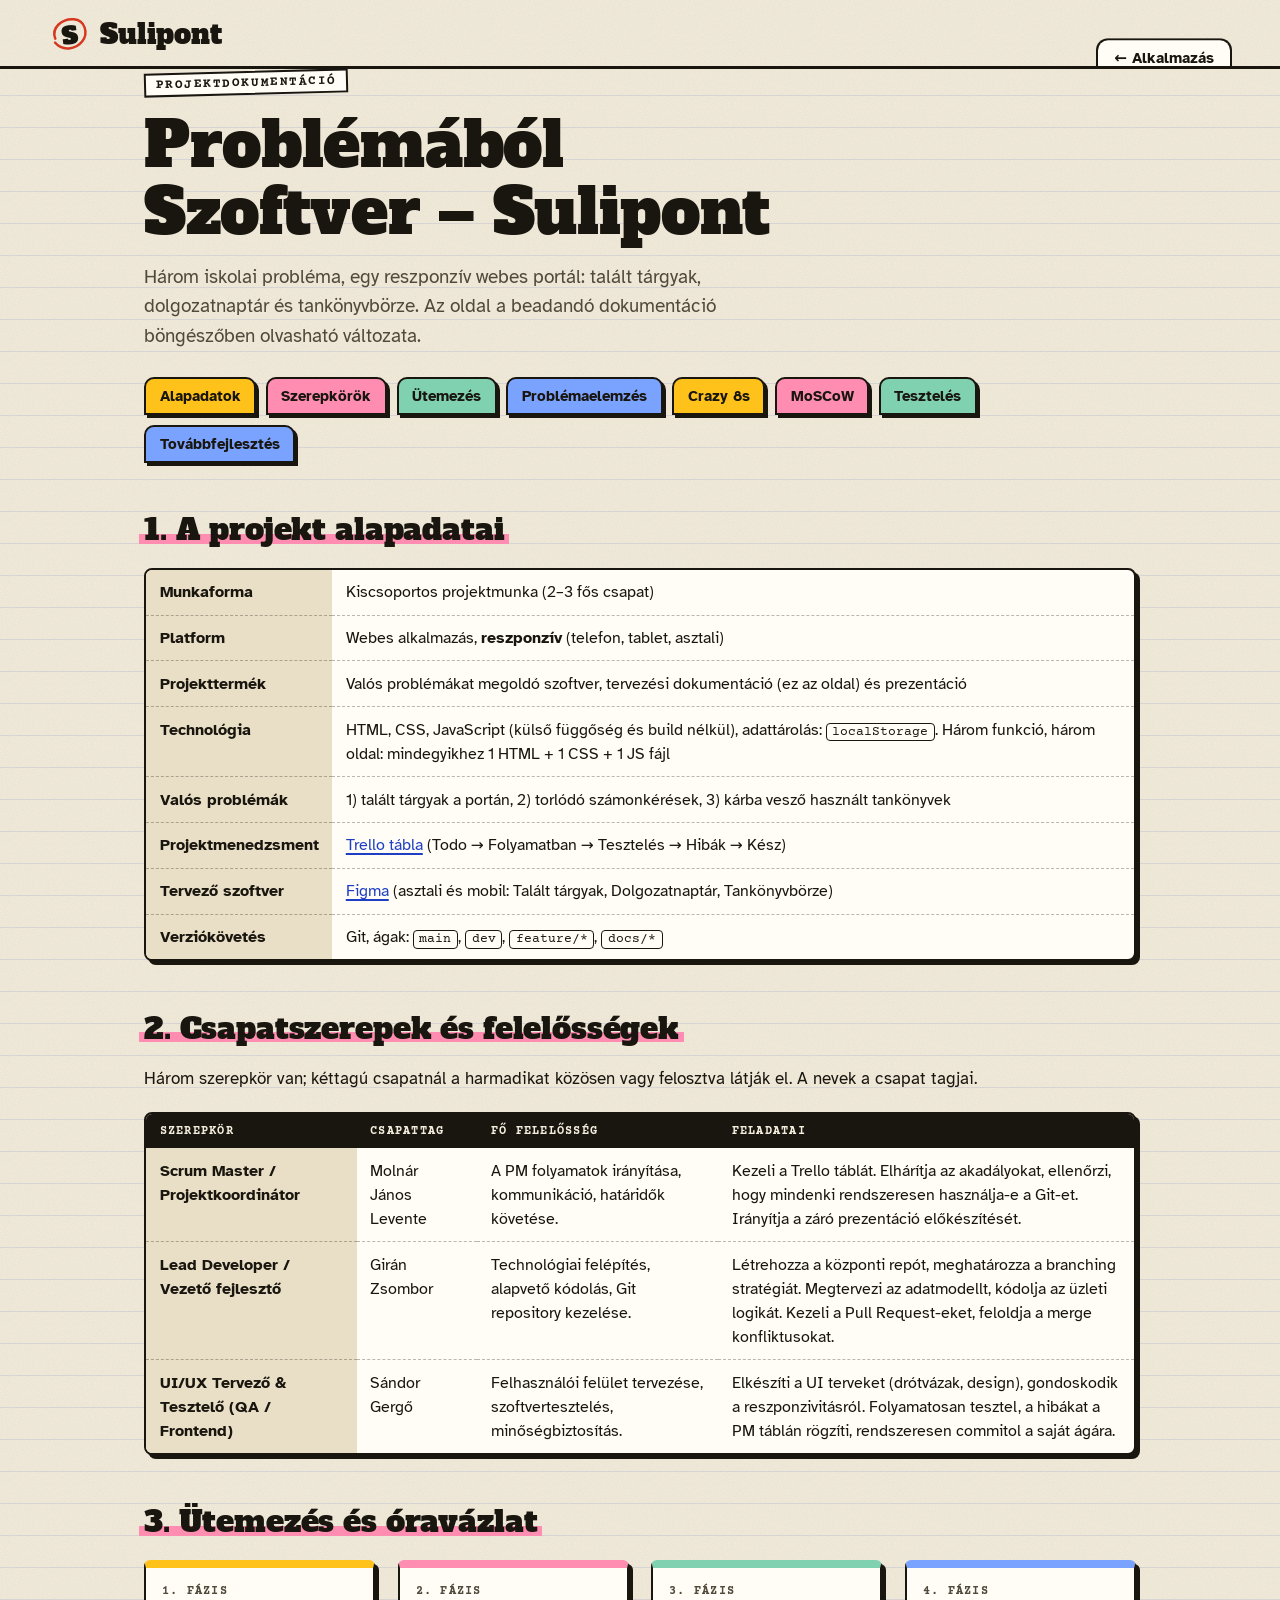
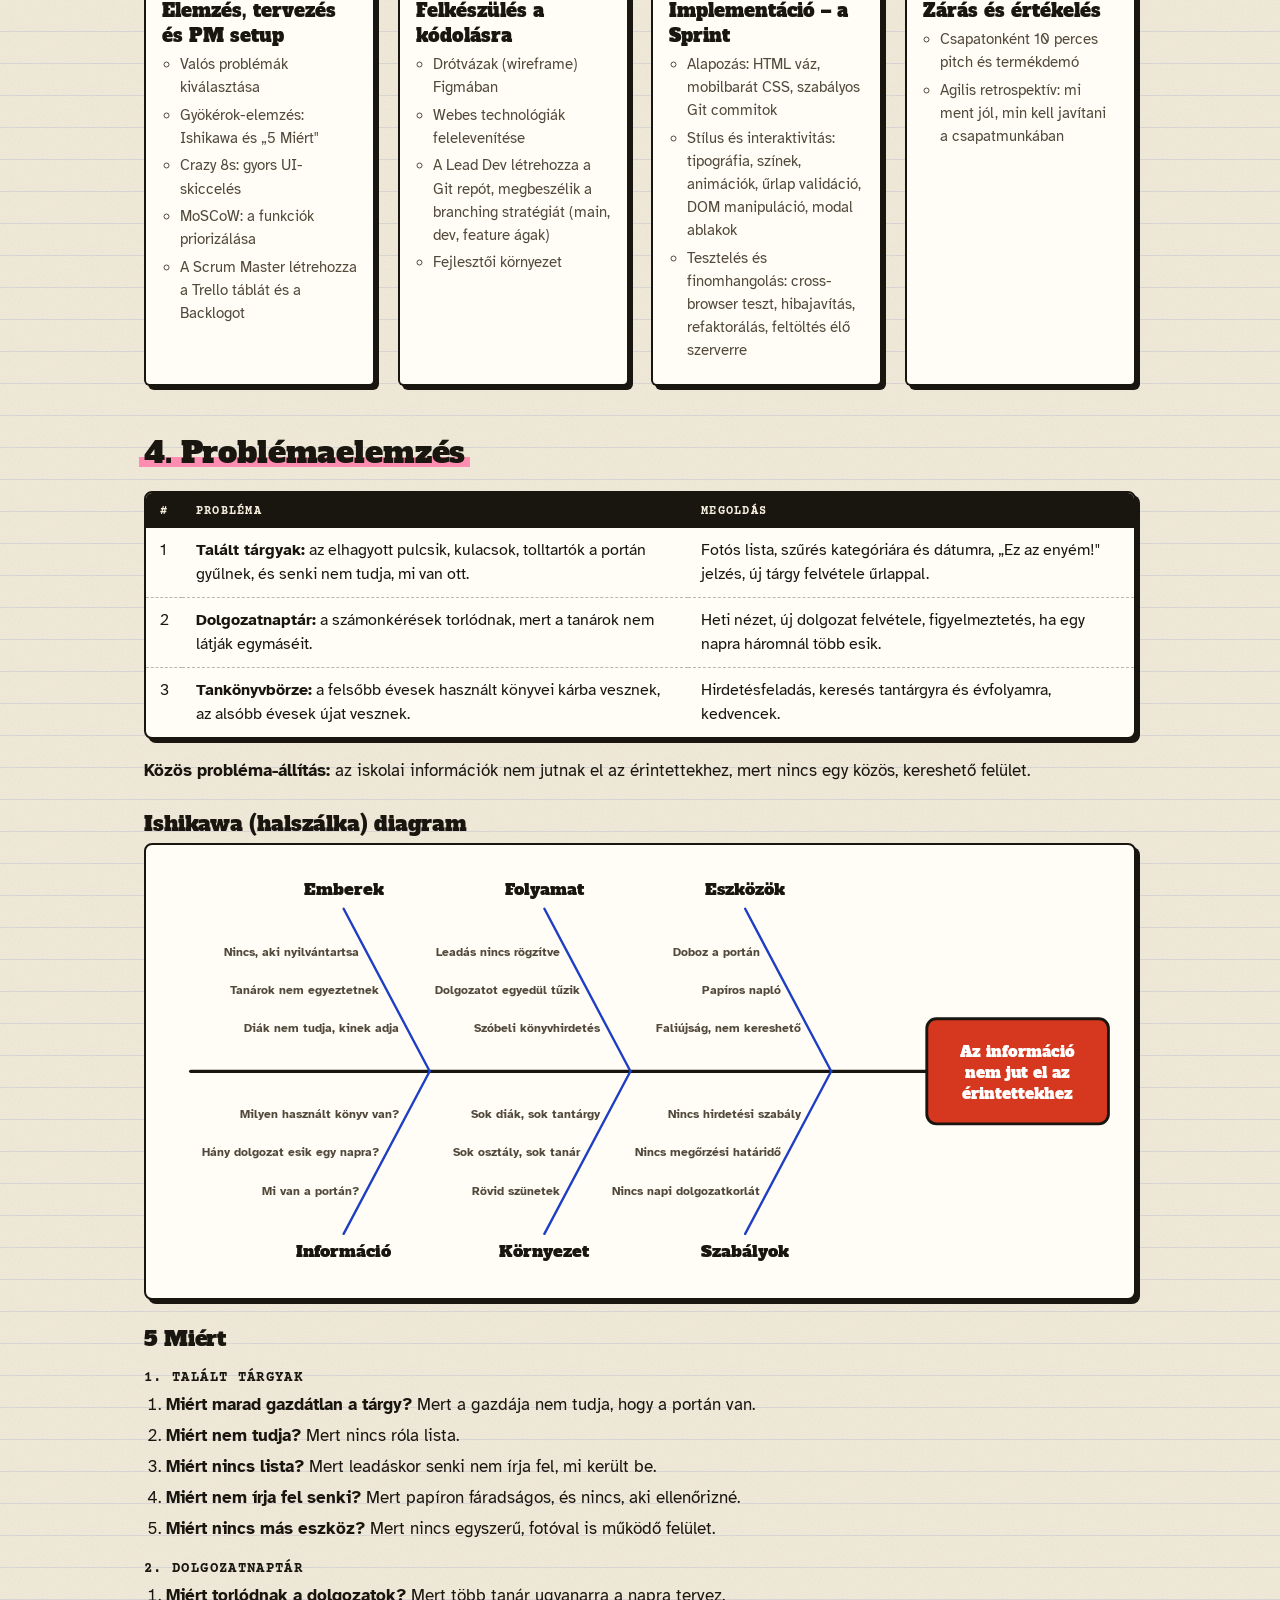
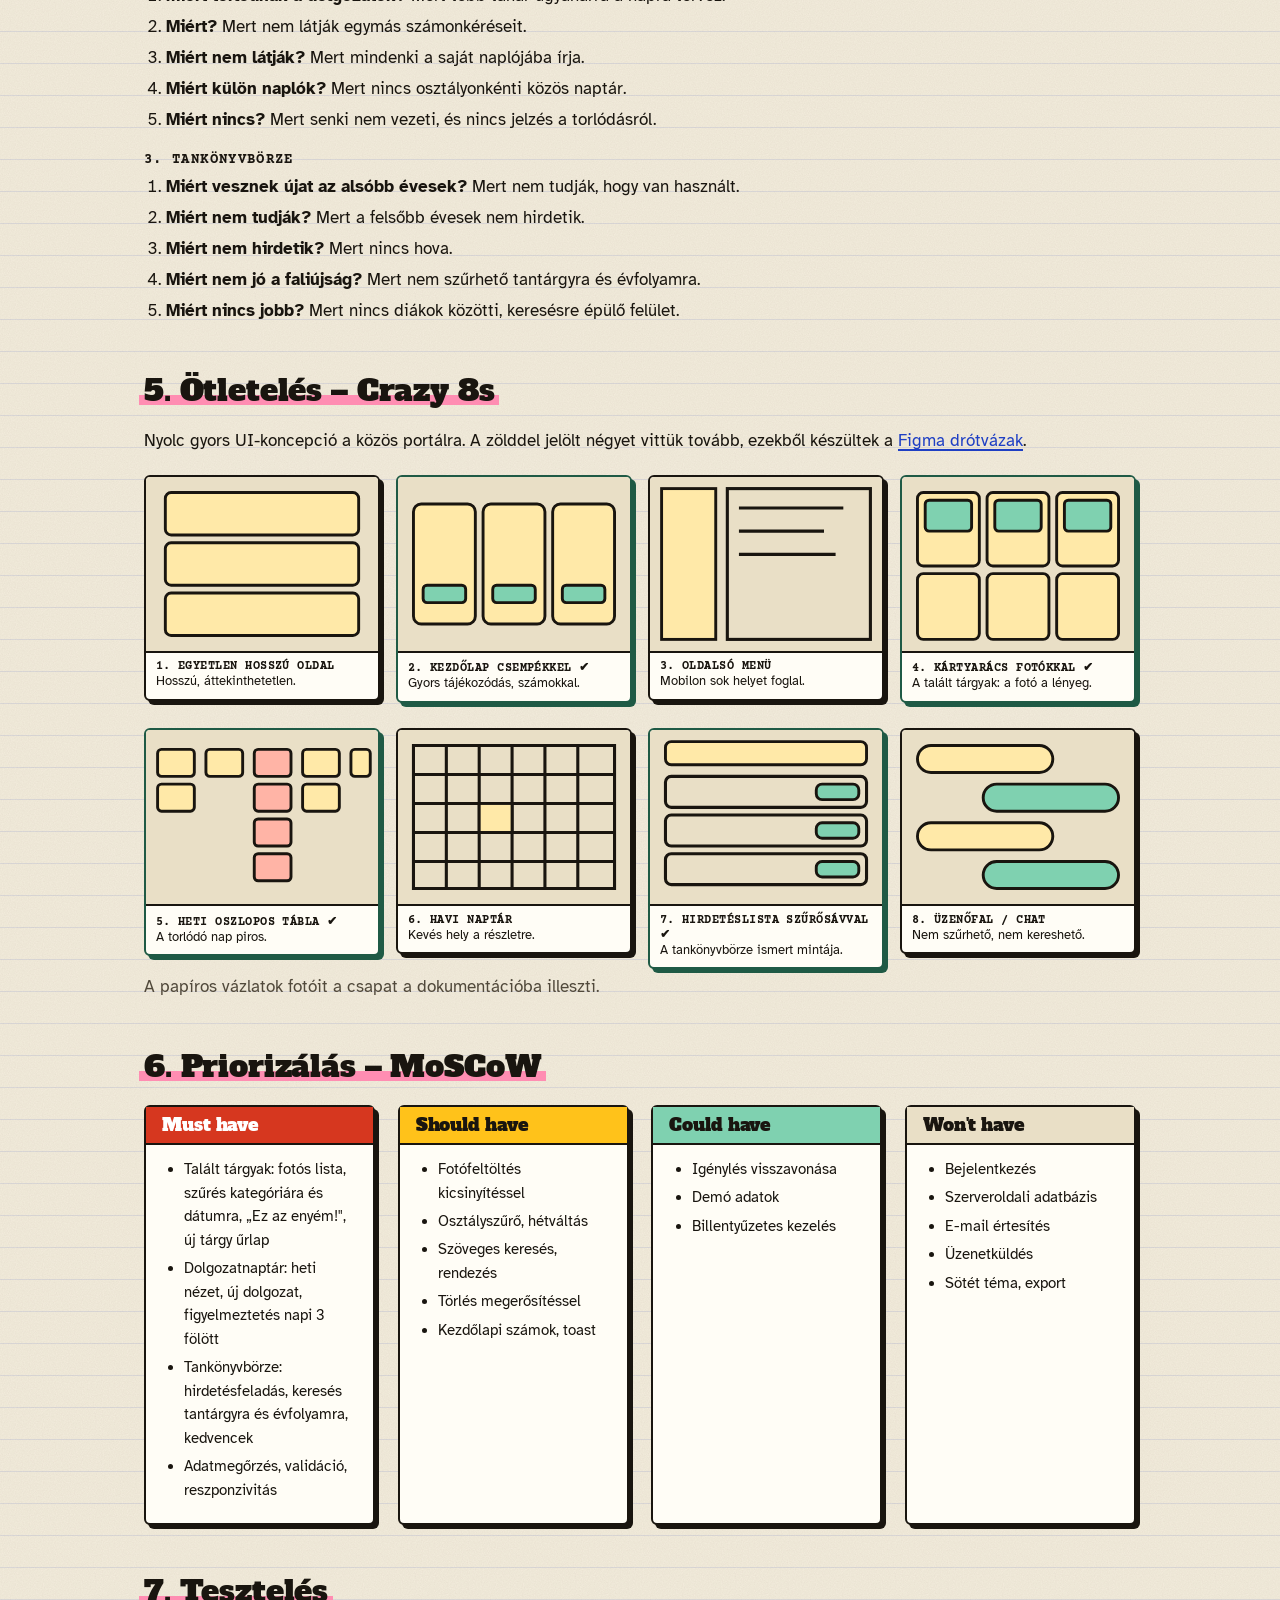
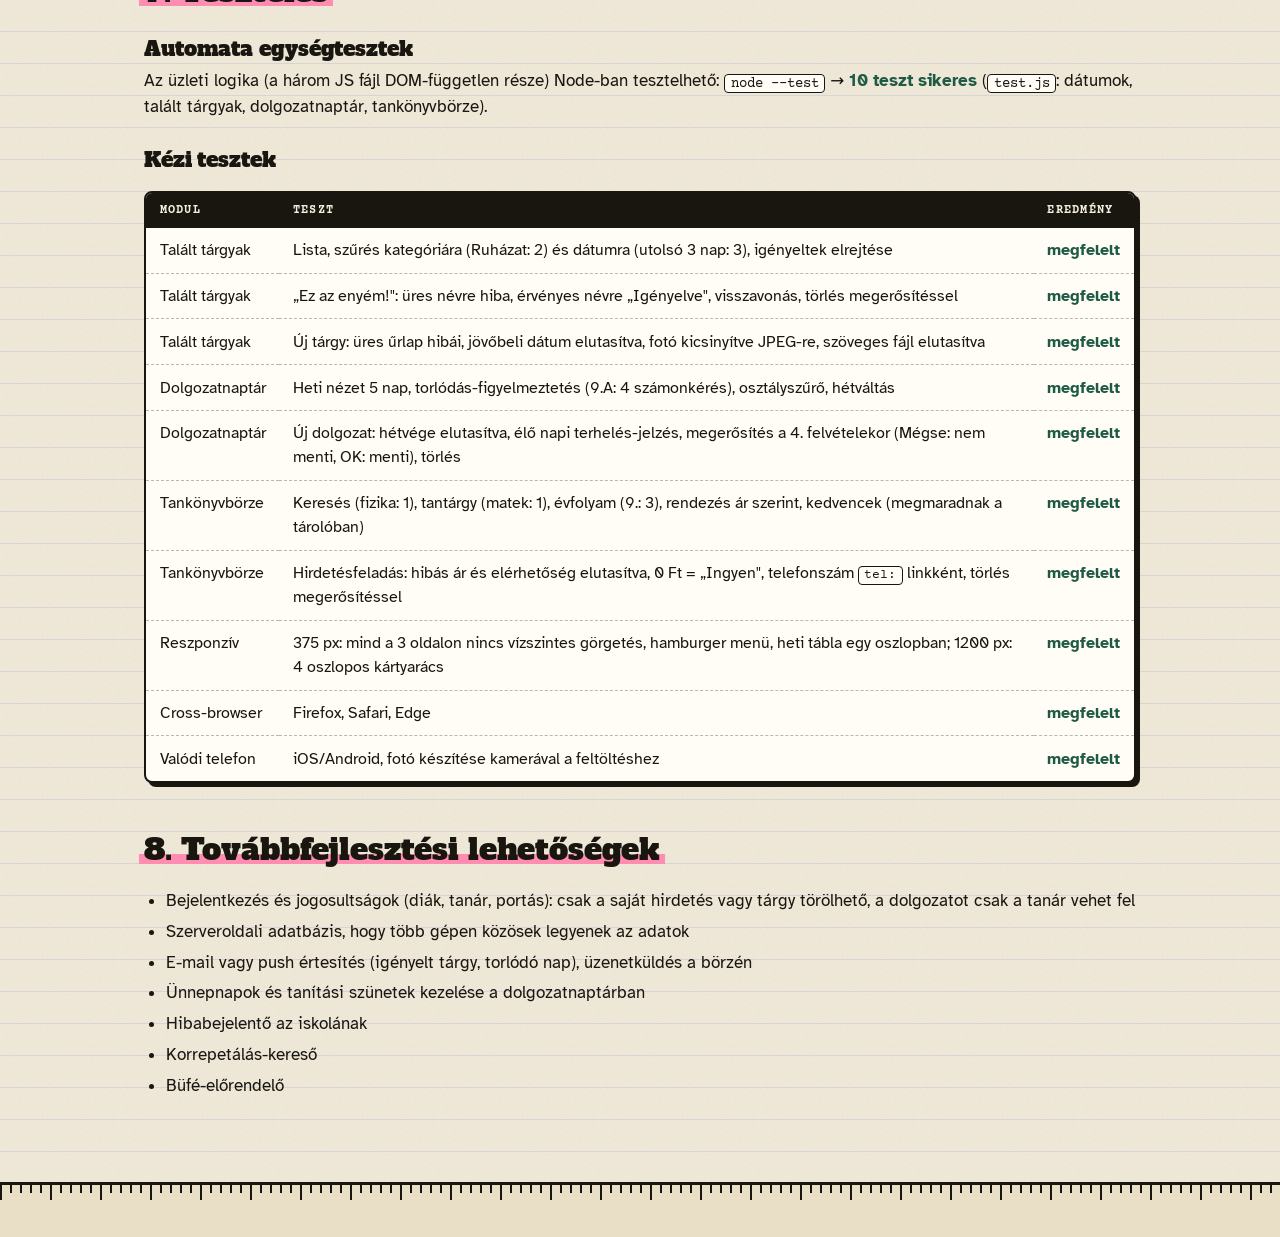
==== commit fda09573: "docs: dokumentáció a dokumentacio.docx alapján, md fájlok törölve A docs.html a Word-dokumentáció ta" ====
--- a/docs.html
+++ b/docs.html
@@ -5,23 +5,18 @@
   <meta name="viewport" content="width=device-width, initial-scale=1">
   <title>Dokumentáció – Sulipont</title>
   <meta name="description" content="A Sulipont projekt dokumentációja: szerepkörök, elemzés, Ishikawa, Crazy 8s, MoSCoW, tesztelés, prezentáció.">
-  <link rel="stylesheet" href="css/fonts.css">
-  <link rel="stylesheet" href="css/base.css">
-  <link rel="stylesheet" href="css/layout.css">
-  <link rel="stylesheet" href="css/components.css">
-  <link rel="stylesheet" href="css/responsive.css">
-  <link rel="stylesheet" href="css/docs.css">
+  <link rel="stylesheet" href="docs.css">
 </head>
 <body>
   <a class="skip-link" href="#main">Ugrás a tartalomra</a>
   <header class="site-header">
     <div class="container header-inner">
-      <a class="brand" href="index.html" aria-label="Sulipont – alkalmazás">
-        <svg class="brand-mark" viewBox="0 0 56 56" aria-hidden="true"><text x="28" y="40" text-anchor="middle">5</text><path d="M9 31C5 16 21 6 36 9c14 3 17 20 7 30-9 9-27 10-35-3"/></svg>
+      <a class="brand" href="app/talalt.html" aria-label="Sulipont – alkalmazás">
+        <svg class="brand-mark" viewBox="0 0 56 56" aria-hidden="true"><text x="28" y="40" text-anchor="middle">S</text><path d="M9 31C5 16 21 6 36 9c14 3 17 20 7 30-9 9-27 10-35-3"/></svg>
         <span class="brand-name">Sulipont</span>
       </a>
       <nav class="site-nav nav-inline" aria-label="Főmenü">
-        <a class="tab tab-home" href="index.html">← Vissza az alkalmazáshoz</a>
+        <a class="tab tab-home" href="app/talalt.html">← Alkalmazás</a>
       </nav>
     </div>
   </header>
@@ -37,11 +32,8 @@
       <li><a href="#elemzes">Problémaelemzés</a></li>
       <li><a href="#crazy8">Crazy 8s</a></li>
       <li><a href="#moscow">MoSCoW</a></li>
-      <li><a href="#git">Verziókövetés</a></li>
       <li><a href="#teszt">Tesztelés</a></li>
-      <li><a href="#prezentacio">Prezentáció</a></li>
-      <li><a href="#retro">Retrospektív és jövőkép</a></li>
-      <li><a href="#ertekeles">Értékelési szempontok</a></li>
+      <li><a href="#fejlesztes">Továbbfejlesztés</a></li>
     </ul>
 
     <section id="alapadatok">
@@ -50,10 +42,11 @@
         <tbody>
           <tr><th scope="row">Munkaforma</th><td>Kiscsoportos projektmunka (2–3 fős csapat)</td></tr>
           <tr><th scope="row">Platform</th><td>Webes alkalmazás, <strong>reszponzív</strong> (telefon, tablet, asztali)</td></tr>
-          <tr><th scope="row">Technológia</th><td>HTML, CSS, JavaScript (külső függőség és build nélkül), adattárolás: <code>localStorage</code></td></tr>
+          <tr><th scope="row">Projekttermék</th><td>Valós problémákat megoldó szoftver, tervezési dokumentáció (ez az oldal) és prezentáció</td></tr>
+          <tr><th scope="row">Technológia</th><td>HTML, CSS, JavaScript (külső függőség és build nélkül), adattárolás: <code>localStorage</code>. Három funkció, három oldal: mindegyikhez 1 HTML + 1 CSS + 1 JS fájl</td></tr>
           <tr><th scope="row">Valós problémák</th><td>1) talált tárgyak a portán, 2) torlódó számonkérések, 3) kárba vesző használt tankönyvek</td></tr>
-          <tr><th scope="row">Projektmenedzsment</th><td><a href="https://trello.com/b/x6AtH50N/sulipont-iskolai-port%C3%A1l-tal%C3%A1lt-t%C3%A1rgyak-dolgozatnapt%C3%A1r-tank%C3%B6nyvb%C3%B6rze">Trello tábla</a> (Backlog → Sprint Backlog → Folyamatban → Tesztelés → Hibák → Kész)</td></tr>
-          <tr><th scope="row">Tervező szoftver</th><td><a href="https://www.figma.com/design/hCLiY46XTIukD7jxpJfkar">Figma drótvázak</a> (asztali és mobil: Talált tárgyak, Dolgozatnaptár, Tankönyvbörze)</td></tr>
+          <tr><th scope="row">Projektmenedzsment</th><td><a href="https://trello.com/b/x6AtH50N/sulipont-iskolai-port%C3%A1l-tal%C3%A1lt-t%C3%A1rgyak-dolgozatnapt%C3%A1r-tank%C3%B6nyvb%C3%B6rze">Trello tábla</a> (Todo → Folyamatban → Tesztelés → Hibák → Kész)</td></tr>
+          <tr><th scope="row">Tervező szoftver</th><td><a href="https://www.figma.com/design/hCLiY46XTIukD7jxpJfkar">Figma</a> (asztali és mobil: Talált tárgyak, Dolgozatnaptár, Tankönyvbörze)</td></tr>
           <tr><th scope="row">Verziókövetés</th><td>Git, ágak: <code>main</code>, <code>dev</code>, <code>feature/*</code>, <code>docs/*</code></td></tr>
         </tbody>
       </table></div>
@@ -63,29 +56,22 @@
       <h2>2. Csapatszerepek és felelősségek</h2>
       <p>Három szerepkör van; kéttagú csapatnál a harmadikat közösen vagy felosztva látják el. A nevek a csapat tagjai.</p>
       <div class="table-wrap"><table class="doc-table">
-        <thead><tr><th>Feladat</th><th class="c">Scrum Master</th><th class="c">Lead Dev</th><th class="c">UI/UX &amp; QA</th></tr></thead>
-        <tbody>
-          <tr><td>Problémaelemzés (Ishikawa, 5 Miért)</td><td class="c">A</td><td class="c">C</td><td class="c">R</td></tr>
-          <tr><td>Crazy 8s ötletelés, Figma drótvázak</td><td class="c">I</td><td class="c">C</td><td class="c">A/R</td></tr>
-          <tr><td>MoSCoW priorizálás, Trello tábla</td><td class="c">A/R</td><td class="c">C</td><td class="c">C</td></tr>
-          <tr><td>Git repository, ágstratégia, PR-ek</td><td class="c">C</td><td class="c">A/R</td><td class="c">I</td></tr>
-          <tr><td>Közös mag (tárolás, router, dátumok) és a három modul logikája</td><td class="c">I</td><td class="c">A/R</td><td class="c">C</td></tr>
-          <tr><td>A három modul felülete, fotókezelés, reszponzivitás</td><td class="c">I</td><td class="c">C</td><td class="c">A/R</td></tr>
-          <tr><td>Űrlap validáció, modal, interaktivitás</td><td class="c">I</td><td class="c">A/R</td><td class="c">R</td></tr>
-          <tr><td>Tesztelés, hibák rögzítése</td><td class="c">C</td><td class="c">C</td><td class="c">A/R</td></tr>
-          <tr><td>Dokumentáció, prezentáció, retrospektív</td><td class="c">A/R</td><td class="c">R</td><td class="c">R</td></tr>
-        </tbody>
-      </table></div>
-      <p class="muted">A: felel · R: elvégzi · C: egyeztetnek vele · I: értesül. Részletek: <code>docs/04-szerepkorok.md</code>.</p>
+        <thead><tr><th>Szerepkör</th><th>Csapattag</th><th>Fő felelősség</th><th>Feladatai</th></tr></thead>
+        <tbody>
+          <tr><th scope="row">Scrum Master / Projektkoordinátor</th><td>Molnár János Levente</td><td>A PM folyamatok irányítása, kommunikáció, határidők követése.</td><td>Kezeli a Trello táblát. Elhárítja az akadályokat, ellenőrzi, hogy mindenki rendszeresen használja-e a Git-et. Irányítja a záró prezentáció előkészítését.</td></tr>
+          <tr><th scope="row">Lead Developer / Vezető fejlesztő</th><td>Girán Zsombor</td><td>Technológiai felépítés, alapvető kódolás, Git repository kezelése.</td><td>Létrehozza a központi repót, meghatározza a branching stratégiát. Megtervezi az adatmodellt, kódolja az üzleti logikát. Kezeli a Pull Request-eket, feloldja a merge konfliktusokat.</td></tr>
+          <tr><th scope="row">UI/UX Tervező &amp; Tesztelő (QA / Frontend)</th><td>Sándor Gergő</td><td>Felhasználói felület tervezése, szoftvertesztelés, minőségbiztosítás.</td><td>Elkészíti a UI terveket (drótvázak, design), gondoskodik a reszponzivitásról. Folyamatosan tesztel, a hibákat a PM táblán rögzíti, rendszeresen commitol a saját ágára.</td></tr>
+        </tbody>
+      </table></div>
     </section>
 
     <section id="utemezes">
       <h2>3. Ütemezés és óravázlat</h2>
       <ol class="timeline">
-        <li><strong>Elemzés, tervezés, PM setup</strong><ul><li>Problémaelemzés (Ishikawa / 5 Miért)</li><li>Crazy 8s, MoSCoW</li><li>Trello tábla, Backlog</li></ul></li>
-        <li><strong>Felkészülés a kódolásra</strong><ul><li>Drótvázak (Figma)</li><li>Git repo, branching stratégia</li><li>Fejlesztői környezet</li></ul></li>
-        <li><strong>Implementáció – Sprint</strong><ul><li>Alapozás: HTML váz, CSS</li><li>Stílus és interaktivitás</li><li>Tesztelés, finomhangolás</li></ul></li>
-        <li><strong>Zárás és értékelés</strong><ul><li>10 perces pitch és demó</li><li>Agilis retrospektív</li></ul></li>
+        <li><strong>Elemzés, tervezés és PM setup</strong><ul><li>Valós problémák kiválasztása</li><li>Gyökérok-elemzés: Ishikawa és „5 Miért"</li><li>Crazy 8s: gyors UI-skiccelés</li><li>MoSCoW: a funkciók priorizálása</li><li>A Scrum Master létrehozza a Trello táblát és a Backlogot</li></ul></li>
+        <li><strong>Felkészülés a kódolásra</strong><ul><li>Drótvázak (wireframe) Figmában</li><li>Webes technológiák felelevenítése</li><li>A Lead Dev létrehozza a Git repót, megbeszélik a branching stratégiát (main, dev, feature ágak)</li><li>Fejlesztői környezet</li></ul></li>
+        <li><strong>Implementáció – a Sprint</strong><ul><li>Alapozás: HTML váz, mobilbarát CSS, szabályos Git commitok</li><li>Stílus és interaktivitás: tipográfia, színek, animációk, űrlap validáció, DOM manipuláció, modal ablakok</li><li>Tesztelés és finomhangolás: cross-browser teszt, hibajavítás, refaktorálás, feltöltés élő szerverre</li></ul></li>
+        <li><strong>Zárás és értékelés</strong><ul><li>Csapatonként 10 perces pitch és termékdemó</li><li>Agilis retrospektív: mi ment jól, min kell javítani a csapatmunkában</li></ul></li>
       </ol>
     </section>
 
@@ -187,7 +173,7 @@
         <li><figure class="tile-s picked"><svg viewBox="0 0 120 90" aria-hidden="true"><rect class="f" x="8" y="6" width="104" height="12" rx="3"/><rect class="l" x="8" y="24" width="104" height="16" rx="3"/><rect class="l" x="8" y="44" width="104" height="16" rx="3"/><rect class="l" x="8" y="64" width="104" height="16" rx="3"/><rect class="g" x="86" y="28" width="22" height="8" rx="3"/><rect class="g" x="86" y="48" width="22" height="8" rx="3"/><rect class="g" x="86" y="68" width="22" height="8" rx="3"/></svg><figcaption><strong>7. Hirdetéslista szűrősávval ✔</strong>A tankönyvbörze ismert mintája.</figcaption></figure></li>
         <li><figure class="tile-s"><svg viewBox="0 0 120 90" aria-hidden="true"><rect class="f" x="8" y="8" width="70" height="14" rx="7"/><rect class="g" x="42" y="28" width="70" height="14" rx="7"/><rect class="f" x="8" y="48" width="70" height="14" rx="7"/><rect class="g" x="42" y="68" width="70" height="14" rx="7"/></svg><figcaption><strong>8. Üzenőfal / chat</strong>Nem szűrhető, nem kereshető.</figcaption></figure></li>
       </ul>
-      <p class="muted">A papíros vázlatok fotóit a csapat a <code>docs/img/</code> mappába teszi.</p>
+      <p class="muted">A papíros vázlatok fotóit a csapat a dokumentációba illeszti.</p>
     </section>
 
     <section id="moscow">
@@ -200,24 +186,10 @@
       </div>
     </section>
 
-    <section id="git">
-      <h2>7. Verziókövetés</h2>
-      <div class="table-wrap"><table class="doc-table">
-        <thead><tr><th>Ág</th><th>Cél</th></tr></thead>
-        <tbody>
-          <tr><td><code>main</code></td><td>Stabil, kiadható állapot; csak a <code>dev</code>-ből kap merge-et.</td></tr>
-          <tr><td><code>dev</code></td><td>Integrációs ág: ide olvadnak a kész feature-ök.</td></tr>
-          <tr><td><code>feature/*</code></td><td>Egy-egy funkció (<code>alapok</code>, <code>mag</code>, <code>talalt</code>, <code>dolgozat</code>, <code>konyv</code>, <code>kezdolap</code>, <code>reszponziv</code>).</td></tr>
-          <tr><td><code>docs/*</code></td><td>Dokumentáció külön ágon.</td></tr>
-        </tbody>
-      </table></div>
-      <p>Commit üzenet formátum: <code>típus: rövid magyar leírás</code> (<code>feat</code>, <code>fix</code>, <code>style</code>, <code>test</code>, <code>docs</code>, <code>refactor</code>, <code>chore</code>). Az előzményeket a <code>git log --oneline --graph --all</code> parancs mutatja.</p>
-    </section>
-
     <section id="teszt">
-      <h2>8. Tesztelés</h2>
+      <h2>7. Tesztelés</h2>
       <h3>Automata egységtesztek</h3>
-      <p>Az üzleti logika (<code>js/logic/</code>, <code>js/core/dates.js</code>) DOM-független, Node-ban tesztelhető: <code>node --test</code> → <span class="ok">40 teszt sikeres</span> (dátumok 8, talált tárgyak 13, dolgozatnaptár 9, tankönyvbörze 10).</p>
+      <p>Az üzleti logika (a három JS fájl DOM-független része) Node-ban tesztelhető: <code>node --test</code> → <span class="ok">10 teszt sikeres</span> (<code>test.js</code>: dátumok, talált tárgyak, dolgozatnaptár, tankönyvbörze).</p>
       <h3>Kézi tesztek</h3>
       <div class="table-wrap"><table class="doc-table">
         <thead><tr><th>Modul</th><th>Teszt</th><th>Eredmény</th></tr></thead>
@@ -229,62 +201,27 @@
           <tr><td>Dolgozatnaptár</td><td>Új dolgozat: hétvége elutasítva, élő napi terhelés-jelzés, megerősítés a 4. felvételekor (Mégse: nem menti, OK: menti), törlés</td><td class="ok">megfelelt</td></tr>
           <tr><td>Tankönyvbörze</td><td>Keresés (fizika: 1), tantárgy (matek: 1), évfolyam (9.: 3), rendezés ár szerint, kedvencek (megmaradnak a tárolóban)</td><td class="ok">megfelelt</td></tr>
           <tr><td>Tankönyvbörze</td><td>Hirdetésfeladás: hibás ár és elérhetőség elutasítva, 0 Ft = „Ingyen", telefonszám <code>tel:</code> linkként, törlés megerősítéssel</td><td class="ok">megfelelt</td></tr>
-          <tr><td>Reszponzív</td><td>375 px: mind a 7 nézeten nincs vízszintes görgetés, hamburger menü, heti tábla egy oszlopban; 1200 px: 4 oszlopos kártyarács</td><td class="ok">megfelelt</td></tr>
-          <tr><td>Cross-browser</td><td>Firefox, Safari, Edge (eddig: Chromium alapú beépített böngésző)</td><td class="todo">még nem tesztelt</td></tr>
-          <tr><td>Valódi telefon</td><td>iOS/Android, fotó készítése kamerával a feltöltéshez</td><td class="todo">még nem tesztelt</td></tr>
-        </tbody>
-      </table></div>
-      <p>A hibákat a Trello „🐞 Hibák (Bugok)" oszlopában rögzítjük.</p>
-    </section>
-
-    <section id="prezentacio">
-      <h2>9. Prezentáció (10 perc)</h2>
-      <div class="table-wrap"><table class="doc-table">
-        <thead><tr><th>Idő</th><th>Rész</th><th>Mit mutatunk?</th></tr></thead>
-        <tbody>
-          <tr><td>0:00–1:30</td><td>A probléma és a tervezés</td><td>A három probléma, Ishikawa/5 Miért, szerepköri mátrix (ki miért felelt)</td></tr>
-          <tr><td>1:30–5:30</td><td>Élő demó</td><td>Talált tárgy felvétele fotóval és igénylése → dolgozat felvétele, torlódás-figyelmeztetés → könyv hirdetése, keresés, kedvenc; mobil nézet; tesztelés menete</td></tr>
-          <tr><td>5:30–7:00</td><td>Projektmenedzsment</td><td>Trello tábla, haladás értékelése</td></tr>
-          <tr><td>7:00–8:30</td><td>Verziókövetés</td><td><code>git log --graph</code>: aktív commitok, ágak és merge-ök</td></tr>
-          <tr><td>8:30–9:30</td><td>Jövőkép</td><td>Bejelentkezés + szerver, értesítések, üzenetküldés a börzén</td></tr>
-          <tr><td>9:30–10:00</td><td>Kérdések</td><td>—</td></tr>
-        </tbody>
-      </table></div>
-    </section>
-
-    <section id="retro">
-      <h2>10. Retrospektív és jövőkép</h2>
-      <div class="moscow">
-        <div class="s"><h3>Mi ment jól?</h3><p class="muted">A csapat tölti ki a retrospektíven.</p></div>
-        <div class="m"><h3>Min kell javítani?</h3><p class="muted">A csapat tölti ki a retrospektíven.</p></div>
-        <div class="c"><h3>Vállalások</h3><p class="muted">A csapat tölti ki a retrospektíven.</p></div>
-      </div>
-      <h3>Továbbfejlesztési lehetőségek</h3>
+          <tr><td>Reszponzív</td><td>375 px: mind a 3 oldalon nincs vízszintes görgetés, hamburger menü, heti tábla egy oszlopban; 1200 px: 4 oszlopos kártyarács</td><td class="ok">megfelelt</td></tr>
+          <tr><td>Cross-browser</td><td>Firefox, Safari, Edge</td><td class="ok">megfelelt</td></tr>
+          <tr><td>Valódi telefon</td><td>iOS/Android, fotó készítése kamerával a feltöltéshez</td><td class="ok">megfelelt</td></tr>
+        </tbody>
+      </table></div>
+    </section>
+
+    <section id="fejlesztes">
+      <h2>8. Továbbfejlesztési lehetőségek</h2>
       <ul>
         <li>Bejelentkezés és jogosultságok (diák, tanár, portás): csak a saját hirdetés vagy tárgy törölhető, a dolgozatot csak a tanár vehet fel</li>
         <li>Szerveroldali adatbázis, hogy több gépen közösek legyenek az adatok</li>
         <li>E-mail vagy push értesítés (igényelt tárgy, torlódó nap), üzenetküldés a börzén</li>
         <li>Ünnepnapok és tanítási szünetek kezelése a dolgozatnaptárban</li>
+        <li>Hibabejelentő az iskolának</li>
+        <li>Korrepetálás-kereső</li>
+        <li>Büfé-előrendelő</li>
       </ul>
     </section>
-
-    <section id="ertekeles">
-      <h2>11. Hol teljesül az értékelési szempont?</h2>
-      <div class="table-wrap"><table class="doc-table">
-        <thead><tr><th>Terület</th><th>Bizonyíték a projektben</th></tr></thead>
-        <tbody>
-          <tr><td>Szakmai tartalom és kódminőség</td><td>Három működő modul, rétegezett kód (adat / logika / tárolás / nézetek), szemantikus HTML, ARIA, 40 egységteszt, reszponzív UI</td></tr>
-          <tr><td>Verziókövetés</td><td>Beszédes, típusos commit üzenetek; <code>main</code> / <code>dev</code> / <code>feature/*</code> ágak és merge-ök</td></tr>
-          <tr><td>Projektmenedzsment és szerepkörök</td><td>Trello tábla, szerepköri mátrix, MoSCoW</td></tr>
-          <tr><td>Csapatmunka és kommunikáció</td><td>Feladatosztás, retrospektív</td></tr>
-          <tr><td>Prezentáció és értékelés</td><td>Ez a dokumentáció, a 10 perces forgatókönyv, retrospektív</td></tr>
-        </tbody>
-      </table></div>
-    </section>
   </main>
 
-  <footer class="site-footer">
-    <div class="container"><p>Sulipont · „Problémából Szoftver – Agilis Fejlesztés"</p></div>
-  </footer>
+  <footer class="site-footer"></footer>
 </body>
 </html>
--- a/docs.css
+++ b/docs.css
@@ -0,0 +1,268 @@
+/* Dokumentáció. Egy oldal = egy HTML + egy CSS + egy JS, ezért a közös rész (betűk, fejléc, gombok, mezők) mindhárom oldal CSS-ében benne van. */
+/* Betűk (nyílt licenc, a fonts/ mappában). A latin rész az alap, a latin-ext a magyar ő és ű betűkhöz kell. */
+@font-face { font-family: 'Alfa Slab One'; src: url(fonts/alfa-slab-one-400-latin.woff2); unicode-range: U+0000-00FF, U+2000-206F; }
+@font-face { font-family: 'Alfa Slab One'; src: url(fonts/alfa-slab-one-400-latin-ext.woff2); unicode-range: U+0100-024F; }
+@font-face { font-family: 'Atkinson Hyperlegible'; src: url(fonts/atkinson-hyperlegible-400-latin.woff2); unicode-range: U+0000-00FF, U+2000-206F; }
+@font-face { font-family: 'Atkinson Hyperlegible'; src: url(fonts/atkinson-hyperlegible-400-latin-ext.woff2); unicode-range: U+0100-024F; }
+@font-face { font-family: 'Atkinson Hyperlegible'; font-weight: 700; src: url(fonts/atkinson-hyperlegible-700-latin.woff2); unicode-range: U+0000-00FF, U+2000-206F; }
+@font-face { font-family: 'Atkinson Hyperlegible'; font-weight: 700; src: url(fonts/atkinson-hyperlegible-700-latin-ext.woff2); unicode-range: U+0100-024F; }
+@font-face { font-family: 'Courier Prime'; src: url(fonts/courier-prime-400-latin.woff2); unicode-range: U+0000-00FF, U+2000-206F; }
+@font-face { font-family: 'Courier Prime'; src: url(fonts/courier-prime-400-latin-ext.woff2); unicode-range: U+0100-024F; }
+@font-face { font-family: 'Courier Prime'; font-weight: 700; src: url(fonts/courier-prime-700-latin.woff2); unicode-range: U+0000-00FF, U+2000-206F; }
+@font-face { font-family: 'Courier Prime'; font-weight: 700; src: url(fonts/courier-prime-700-latin-ext.woff2); unicode-range: U+0100-024F; }
+@font-face { font-family: 'Caveat'; font-weight: 500 700; src: url(fonts/caveat-700-latin.woff2); unicode-range: U+0000-00FF, U+2000-206F; }
+@font-face { font-family: 'Caveat'; font-weight: 500 700; src: url(fonts/caveat-700-latin-ext.woff2); unicode-range: U+0100-024F; }
+/* Alap: színek, betűk, füzetlap-háttér.
+   Arculat: iskolai tárgyak (füzet, cetli, matrica, bélyeg). Tinta + papír, hozzá szövegkiemelő és filctoll színek. */
+:root {
+  /* papír és tinta */
+  --paper: #f4eddd;
+  --paper-2: #e9dfc6;
+  --card: #fffdf6;
+  --ink: #19150f;
+  --ink-soft: #51493b;
+
+  /* színek: filctoll, szövegkiemelő, táblazöld */
+  --tomato: #d6371f;
+  --sun: #ffc21a;
+  --pen: #1e3fc4;
+  --board: #1f5a45;
+  --hl: #ff8db2;
+  --mint: #7fd1b0;
+  --kraft: #d9b277;
+  --cork: #c99a5b;
+  --wood: #8a5a2b;
+
+  /* az oldal színe (az oldal végén állítjuk be) */
+  --accent: var(--tomato);
+  --accent-ink: #fff;
+  --marker: var(--sun);
+
+  --bw: 2px;
+  --radius: 10px;
+  --hard: 4px 4px 0 var(--ink);
+  --hard-lg: 7px 7px 0 var(--ink);
+
+  --font-display: 'Alfa Slab One', 'Rockwell', 'Georgia', serif;
+  --font-body: 'Atkinson Hyperlegible', 'Segoe UI', system-ui, sans-serif;
+  --font-mono: 'Courier Prime', 'Courier New', ui-monospace, monospace;
+  --font-hand: 'Caveat', 'Segoe Print', cursive;
+
+  --paper-grain: url("data:image/svg+xml;utf8,<svg xmlns='http://www.w3.org/2000/svg' width='160' height='160'><filter id='n'><feTurbulence type='fractalNoise' baseFrequency='.85' numOctaves='2' stitchTiles='stitch'/><feColorMatrix values='0 0 0 0 .1 0 0 0 0 .08 0 0 0 0 .05 0 0 0 .08 0'/></filter><rect width='100%' height='100%' filter='url(%23n)'/></svg>");
+}
+*, *::before, *::after { box-sizing: border-box; }
+html { -webkit-text-size-adjust: 100%; scroll-behavior: smooth; }
+body {
+  margin: 0;
+  min-height: 100vh;
+  display: flex;
+  flex-direction: column;
+  color: var(--ink);
+  font-family: var(--font-body);
+  font-size: 1.05rem;
+  line-height: 1.55;
+  background-color: var(--paper);
+  /* füzetlap: halvány kék vonalak + papírszemcse */
+  background-image:
+    var(--paper-grain),
+    repeating-linear-gradient(to bottom, transparent 0 31px, rgb(30 63 196 / 11%) 31px 32px);
+}
+::selection { background: var(--sun); color: var(--ink); }
+h1, h2, h3 { margin: 0 0 .5rem; font-family: var(--font-display); font-weight: 400; line-height: 1.08; letter-spacing: -.005em; text-wrap: balance; }
+h1 { font-size: clamp(2.2rem, 5.2vw + .4rem, 3.9rem); }
+h2 { font-size: 1.6rem; }
+h3 { font-size: 1.2rem; }
+p { margin: 0 0 1rem; }
+ul, ol { margin: 0; padding: 0; }
+a { color: var(--pen); text-decoration-thickness: 2px; text-underline-offset: 3px; }
+a:hover { color: var(--tomato); }
+img, svg { max-width: 100%; }
+:focus-visible { outline: 3px solid var(--pen); outline-offset: 3px; border-radius: 4px; }
+.muted { color: var(--ink-soft); }
+.lead { max-width: 56ch; margin-top: 1rem; font-size: 1.2rem; color: var(--ink-soft); }
+.eyebrow { display: inline-block; margin-bottom: 1rem; padding: .2rem .6rem; border: var(--bw) solid var(--ink); background: var(--card); font: 700 .8rem var(--font-mono); letter-spacing: .12em; text-transform: uppercase; transform: rotate(-1.5deg); }
+.skip-link {
+  position: absolute; left: .5rem; top: -4rem; z-index: 100;
+  padding: .6rem 1rem; border: var(--bw) solid var(--ink); border-radius: var(--radius);
+  background: var(--sun); color: var(--ink); font-weight: 700;
+}
+.skip-link:focus { top: .5rem; }
+[hidden] { display: none !important; }
+@media (prefers-reduced-motion: reduce) {
+  html { scroll-behavior: auto; }
+  * { animation: none !important; transition: none !important; }
+}
+/* ===== Elrendezés ===== */
+.container { width: min(100% - 2rem, 74rem); margin-inline: auto; }
+/* ---------- Fejléc: a lap tetején a logó, alatta a színes iktatófülek ---------- */
+.site-header {
+  position: sticky; top: 0; z-index: 50;
+  background-color: var(--paper);
+  background-image: var(--paper-grain);
+  border-bottom: 3px solid var(--ink);
+}
+.header-inner { display: flex; align-items: flex-end; justify-content: space-between; gap: 1rem; padding-top: .8rem; overflow: hidden; }
+.brand { display: inline-flex; align-items: center; gap: .55rem; padding-bottom: .6rem; color: var(--ink); font: 1.7rem/1 var(--font-display); text-decoration: none; }
+.brand:hover { color: var(--ink); }
+.brand-mark { width: 2.7rem; height: 2.7rem; transform: rotate(-7deg); transition: transform .25s; overflow: visible; }
+.brand-mark text { font-family: var(--font-display); font-size: 31px; fill: var(--ink); }
+.brand-mark path { fill: none; stroke: var(--tomato); stroke-width: 3.2; stroke-linecap: round; }
+.brand:hover .brand-mark { transform: rotate(5deg) scale(1.08); }
+.site-nav { display: flex; align-items: flex-end; gap: .35rem; }
+.tab {
+  padding: .55rem 1rem .6rem;
+  border: var(--bw) solid var(--ink); border-bottom: 0; border-radius: 12px 12px 0 0;
+  background: var(--tab-bg, var(--card)); color: var(--tab-ink, var(--ink));
+  font: 700 .95rem var(--font-body); text-decoration: none;
+  transform: translateY(.7rem);               /* a nem aktív fül „bent van" a füzetben */
+  transition: transform .15s;
+}
+.tab:hover { transform: translateY(.3rem); color: var(--tab-ink, var(--ink)); }
+.tab[aria-current="page"] { transform: translateY(0); padding-bottom: 1rem; }
+/* ---------- Lábléc: vonalzó ---------- */
+.site-footer { position: relative; min-height: 3.4rem; margin-top: 2rem; border-top: 3px solid var(--ink); background-color: var(--paper-2); }
+.site-footer::before {
+  content: ''; position: absolute; left: 0; right: 0; top: 0; height: 16px;
+  background:
+    repeating-linear-gradient(90deg, var(--ink) 0 2px, transparent 2px 10px) 0 0 / 100% 8px no-repeat,
+    repeating-linear-gradient(90deg, var(--ink) 0 2px, transparent 2px 50px) 0 0 / 100% 15px no-repeat;
+}
+input, select, textarea {
+  width: 100%; min-height: 2.9rem; padding: .55rem .8rem;
+  border: var(--bw) solid var(--ink); border-radius: 8px;
+  background: var(--card); color: var(--ink); font: 1rem var(--font-body);
+  color-scheme: light;
+}
+select {
+  appearance: none; padding-right: 2.3rem; cursor: pointer;
+  background-image: url("data:image/svg+xml;utf8,<svg xmlns='http://www.w3.org/2000/svg' viewBox='0 0 16 16'><path d='M3 6l5 5 5-5' fill='none' stroke='%2319150f' stroke-width='2.6' stroke-linecap='round' stroke-linejoin='round'/></svg>");
+  background-repeat: no-repeat; background-position: right .7rem center; background-size: 1rem;
+}
+textarea { resize: vertical; }
+input::placeholder, textarea::placeholder { color: rgb(25 21 15 / 62%); }
+input[type="file"] { padding: .5rem .6rem; cursor: pointer; }
+[aria-invalid="true"] { border-color: var(--tomato); box-shadow: 3px 3px 0 var(--tomato); }
+[id$="-count"] { margin-bottom: 1.2rem; font: 700 .85rem var(--font-mono); letter-spacing: .08em; text-transform: uppercase; }
+.form { display: grid; gap: 1.1rem; }
+.form::before, dialog::before {
+  content: ''; position: absolute; top: -14px; left: 2rem; width: 6.5rem; height: 1.7rem;
+  background: rgb(255 194 26 / 78%); border: 1px solid rgb(25 21 15 / 12%); transform: rotate(-3deg);
+}
+.row { display: grid; grid-template-columns: 1fr 1fr; gap: 1rem; }
+/* ---------- Cetli (toast) ---------- */
+.toast-region { position: fixed; inset: auto 1rem 1.2rem 1rem; z-index: 200; display: grid; gap: .7rem; justify-items: center; pointer-events: none; }
+.toast {
+  max-width: 30rem; padding: .9rem 1.2rem; border: var(--bw) solid var(--ink);
+  background: var(--sun); color: var(--ink); box-shadow: var(--hard); font-weight: 700;
+  transform: rotate(-1.2deg); animation: pop .3s ease-out; pointer-events: auto;
+}
+.toast-bad { background: var(--tomato); color: #fff; }
+@keyframes pop { from { opacity: 0; transform: translateY(16px) rotate(-5deg) scale(.94); } }
+/* ---------- Modal: ragasztószalaggal rögzített lap ---------- */
+dialog { position: fixed; width: min(30rem, 92vw); padding: 1.8rem 1.6rem 1.5rem; overflow: visible; border: var(--bw) solid var(--ink); border-radius: 12px; background: var(--card); color: var(--ink); box-shadow: 9px 9px 0 var(--ink); }
+dialog::backdrop { background: rgb(25 21 15 / 62%); }
+dialog form { display: grid; gap: 1.1rem; }
+dialog h2, dialog p { margin: 0; }
+.meta { margin: 0; font-size: .92rem; color: var(--ink-soft); }
+/* Itt nincs hamburger: az egyetlen fül mobilon is a fejlécben marad. */
+.site-header .site-nav.nav-inline { display: flex; position: static; flex-direction: row; align-items: flex-end; gap: .35rem; padding: 0; border: 0; box-shadow: none; background: none; }
+.site-header .site-nav.nav-inline .tab { box-shadow: none; }
+.doc { max-width: 62rem; --marker: var(--hl); }
+.doc h1 { margin-bottom: .2rem; }
+.doc section { margin-block: 3.2rem; scroll-margin-top: 6rem; }
+.doc h2 { display: inline; padding-inline: .15em; margin-inline: -.15em; font-size: 1.9rem; background: linear-gradient(transparent 60%, var(--marker) 60% 92%, transparent 92%); }
+.doc section > h2 { display: block; width: fit-content; margin-bottom: 1.3rem; }
+.doc h3 { margin-top: 1.8rem; font-size: 1.3rem; }
+.doc h4 { margin: 1.2rem 0 .4rem; font: 700 .85rem var(--font-mono); letter-spacing: .1em; text-transform: uppercase; }
+.doc ul, .doc ol { padding-left: 1.4rem; }
+.doc li { margin-block: .3rem; }
+.doc code { padding: .05rem .35rem; border: 1.5px solid var(--ink); border-radius: 4px; background: var(--card); font: .85em var(--font-mono); }
+/* tartalomjegyzék: színes fülek */
+.toc { display: flex; flex-wrap: wrap; gap: .6rem; list-style: none; padding: 0 !important; margin: 1.6rem 0 0; }
+.toc li { margin: 0; }
+.toc a { display: inline-block; padding: .35rem .85rem; border: var(--bw) solid var(--ink); border-radius: 10px 10px 0 0; background: var(--sun); color: var(--ink); font-weight: 700; font-size: .92rem; text-decoration: none; box-shadow: 3px 3px 0 var(--ink); }
+.toc li:nth-child(4n+2) a { background: var(--hl); }
+.toc li:nth-child(4n+3) a { background: var(--mint); }
+.toc li:nth-child(4n+4) a { background: #7aa2ff; }
+.toc a:hover { transform: translateY(-3px); color: var(--ink); }
+/* táblázatok */
+.table-wrap { overflow-x: auto; margin-block: 1.2rem; border: var(--bw) solid var(--ink); border-radius: 8px; background: var(--card); box-shadow: var(--hard); }
+.doc-table { width: 100%; border-collapse: collapse; font-size: .97rem; }
+.doc-table th, .doc-table td { padding: .65rem .85rem; border-bottom: 1px dashed rgb(25 21 15 / 30%); text-align: left; vertical-align: top; }
+.doc-table thead th { background: var(--ink); color: var(--paper); font: 700 .78rem var(--font-mono); letter-spacing: .1em; text-transform: uppercase; border-bottom: 0; }
+.doc-table tbody th { font-weight: 800; background: var(--paper-2); }
+.doc-table tr:last-child td, .doc-table tr:last-child th { border-bottom: 0; }
+.doc-table td.c, .doc-table th.c { text-align: center; }
+/* ütemezés */
+.timeline { display: grid; grid-template-columns: repeat(auto-fit, minmax(13.5rem, 1fr)); gap: 1.4rem; list-style: none; padding: 0 !important; counter-reset: ph; }
+.timeline > li { counter-increment: ph; margin: 0; padding: 1rem 1rem 1.1rem; border: var(--bw) solid var(--ink); border-top: 8px solid var(--sun); border-radius: 6px; background: var(--card); box-shadow: var(--hard); }
+.timeline > li:nth-child(2) { border-top-color: var(--hl); }
+.timeline > li:nth-child(3) { border-top-color: var(--mint); }
+.timeline > li:nth-child(4) { border-top-color: #7aa2ff; }
+.timeline > li::before { content: counter(ph) ". fázis"; display: block; font: 700 .78rem var(--font-mono); letter-spacing: .1em; text-transform: uppercase; color: var(--ink-soft); }
+.timeline strong { display: block; margin-bottom: .3rem; font: 400 1.15rem var(--font-display); }
+.timeline ul { padding-left: 1.1rem; font-size: .93rem; color: var(--ink-soft); }
+/* halszálka-diagram */
+.ishikawa { overflow-x: auto; padding: 1rem; border: var(--bw) solid var(--ink); border-radius: 8px; background: var(--card); box-shadow: var(--hard); }
+.ishikawa svg { display: block; min-width: 46rem; width: 100%; height: auto; }
+.ishikawa .spine, .ishikawa .bone { stroke: var(--ink); stroke-width: 3.5; fill: none; stroke-linecap: round; }
+.ishikawa .bone { stroke: var(--pen); stroke-width: 2.5; }
+.ishikawa .head { fill: var(--tomato); stroke: var(--ink); stroke-width: 3; }
+.ishikawa .head-t { fill: #fff; font: 400 16px var(--font-display); }
+.ishikawa .cat { fill: var(--ink); font: 400 17px var(--font-display); }
+.ishikawa .cause { fill: var(--ink-soft); font: 700 12.5px var(--font-body); }
+/* MoSCoW */
+.moscow { display: grid; grid-template-columns: repeat(auto-fit, minmax(13.5rem, 1fr)); gap: 1.4rem; }
+.moscow > div { padding: 0 1rem 1rem; border: var(--bw) solid var(--ink); border-radius: 6px; background: var(--card); box-shadow: var(--hard); }
+.moscow h3 { margin: 0 -1rem .8rem; padding: .55rem 1rem; border-bottom: var(--bw) solid var(--ink); font-size: 1.1rem; background: var(--paper-2); }
+.moscow .m h3 { background: var(--tomato); color: #fff; }
+.moscow .s h3 { background: var(--sun); }
+.moscow .c h3 { background: var(--mint); }
+.moscow ul { font-size: .95rem; }
+/* Crazy 8s: 4 oszlop (2 sor), tableten 3 (3 sor), telefonon 2 */
+.tiles-sketch { display: grid; grid-template-columns: repeat(4, 1fr); gap: 1rem; list-style: none; padding: 0 !important; }
+.tiles-sketch .tile-s figcaption { padding: .45rem .6rem .55rem; font-size: .8rem; line-height: 1.3; }
+.tiles-sketch .tile-s figcaption strong { font-size: .72rem; }
+@media (max-width: 900px) { .tiles-sketch { grid-template-columns: repeat(3, 1fr); } }
+@media (max-width: 520px) { .tiles-sketch { grid-template-columns: repeat(2, 1fr); gap: .7rem; } }
+.tile-s { position: relative; margin: 0; overflow: hidden; border: var(--bw) solid var(--ink); border-radius: 6px; background: var(--card); box-shadow: var(--hard); }
+.tile-s.picked { box-shadow: 4px 4px 0 var(--board); border-color: var(--board); }
+.tile-s svg { display: block; width: 100%; height: auto; border-bottom: var(--bw) solid var(--ink); background: var(--paper-2); }
+.tile-s svg .l { fill: none; stroke: var(--ink); stroke-width: 1.6; }
+.tile-s svg .f { fill: #ffe9a8; stroke: var(--ink); stroke-width: 1.5; }
+.tile-s svg .g { fill: var(--mint); stroke: var(--ink); stroke-width: 1.5; }
+.tile-s svg .b { fill: #ffb4a6; stroke: var(--ink); stroke-width: 1.5; }
+.tile-s figcaption { padding: .65rem .85rem .8rem; font-size: .92rem; }
+.tile-s figcaption strong { display: block; font: 700 .85rem var(--font-mono); letter-spacing: .04em; text-transform: uppercase; }
+.ok { color: var(--board); font-weight: 800; }
+.todo { padding: 0 .35rem; background: var(--sun); color: var(--ink); font-weight: 800; }
+@media (max-width: 720px) {
+  .doc h2, .doc section > h2 { font-size: 1.5rem; }
+  .doc-table { font-size: .9rem; }
+}
+.tab { white-space: nowrap; }
+/* ---------- Hamburger: a fülek lenyíló „mappák" lesznek ---------- */
+@media (max-width: 980px) {
+  .header-inner { position: static; align-items: center; padding-block: .7rem; overflow: visible; }
+  .brand { padding-bottom: 0; }
+  .site-nav {
+    display: none; position: absolute; top: 100%; left: 0; right: 0;
+    flex-direction: column; align-items: stretch; gap: .55rem;
+    padding: 1rem; border-bottom: 3px solid var(--ink); background-color: var(--paper); background-image: var(--paper-grain);
+    box-shadow: 0 10px 0 rgb(25 21 15 / 14%);
+  }
+  .tab { padding: .85rem 1rem; border: var(--bw) solid var(--ink); border-radius: var(--radius); box-shadow: 3px 3px 0 var(--ink); transform: none; font-size: 1.05rem; }
+  .tab:hover { transform: none; }
+  .tab[aria-current="page"] { padding-bottom: .85rem; outline: 3px solid var(--ink); outline-offset: 2px; }
+}
+/* ---------- Telefon ---------- */
+@media (max-width: 720px) {
+  .toast-region { inset: auto .8rem .9rem .8rem; }
+}
+/* ---------- Nagyon keskeny telefon ---------- */
+@media (max-width: 420px) {
+  .row { grid-template-columns: 1fr; }
+  .brand { font-size: 1.4rem; }
+  .brand-mark { width: 2.3rem; height: 2.3rem; }
+}
+body { overflow-x: clip; }
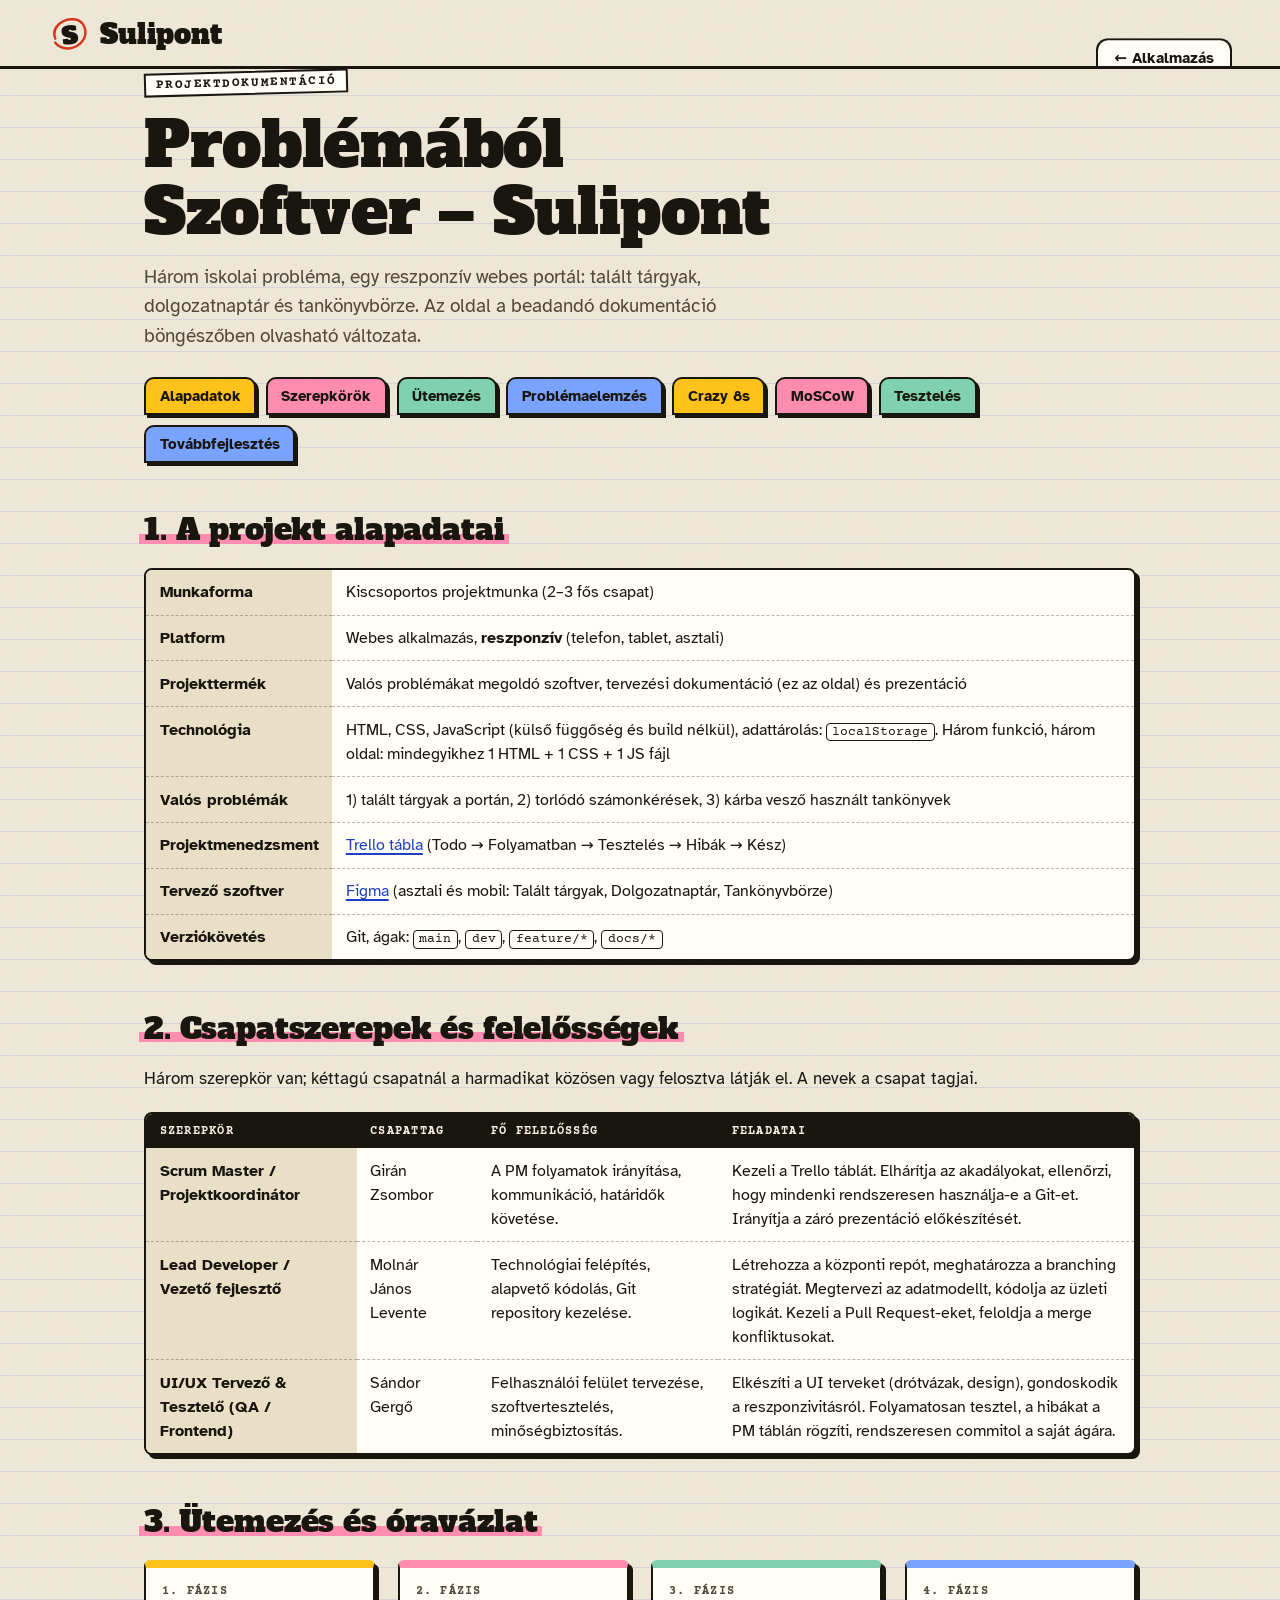
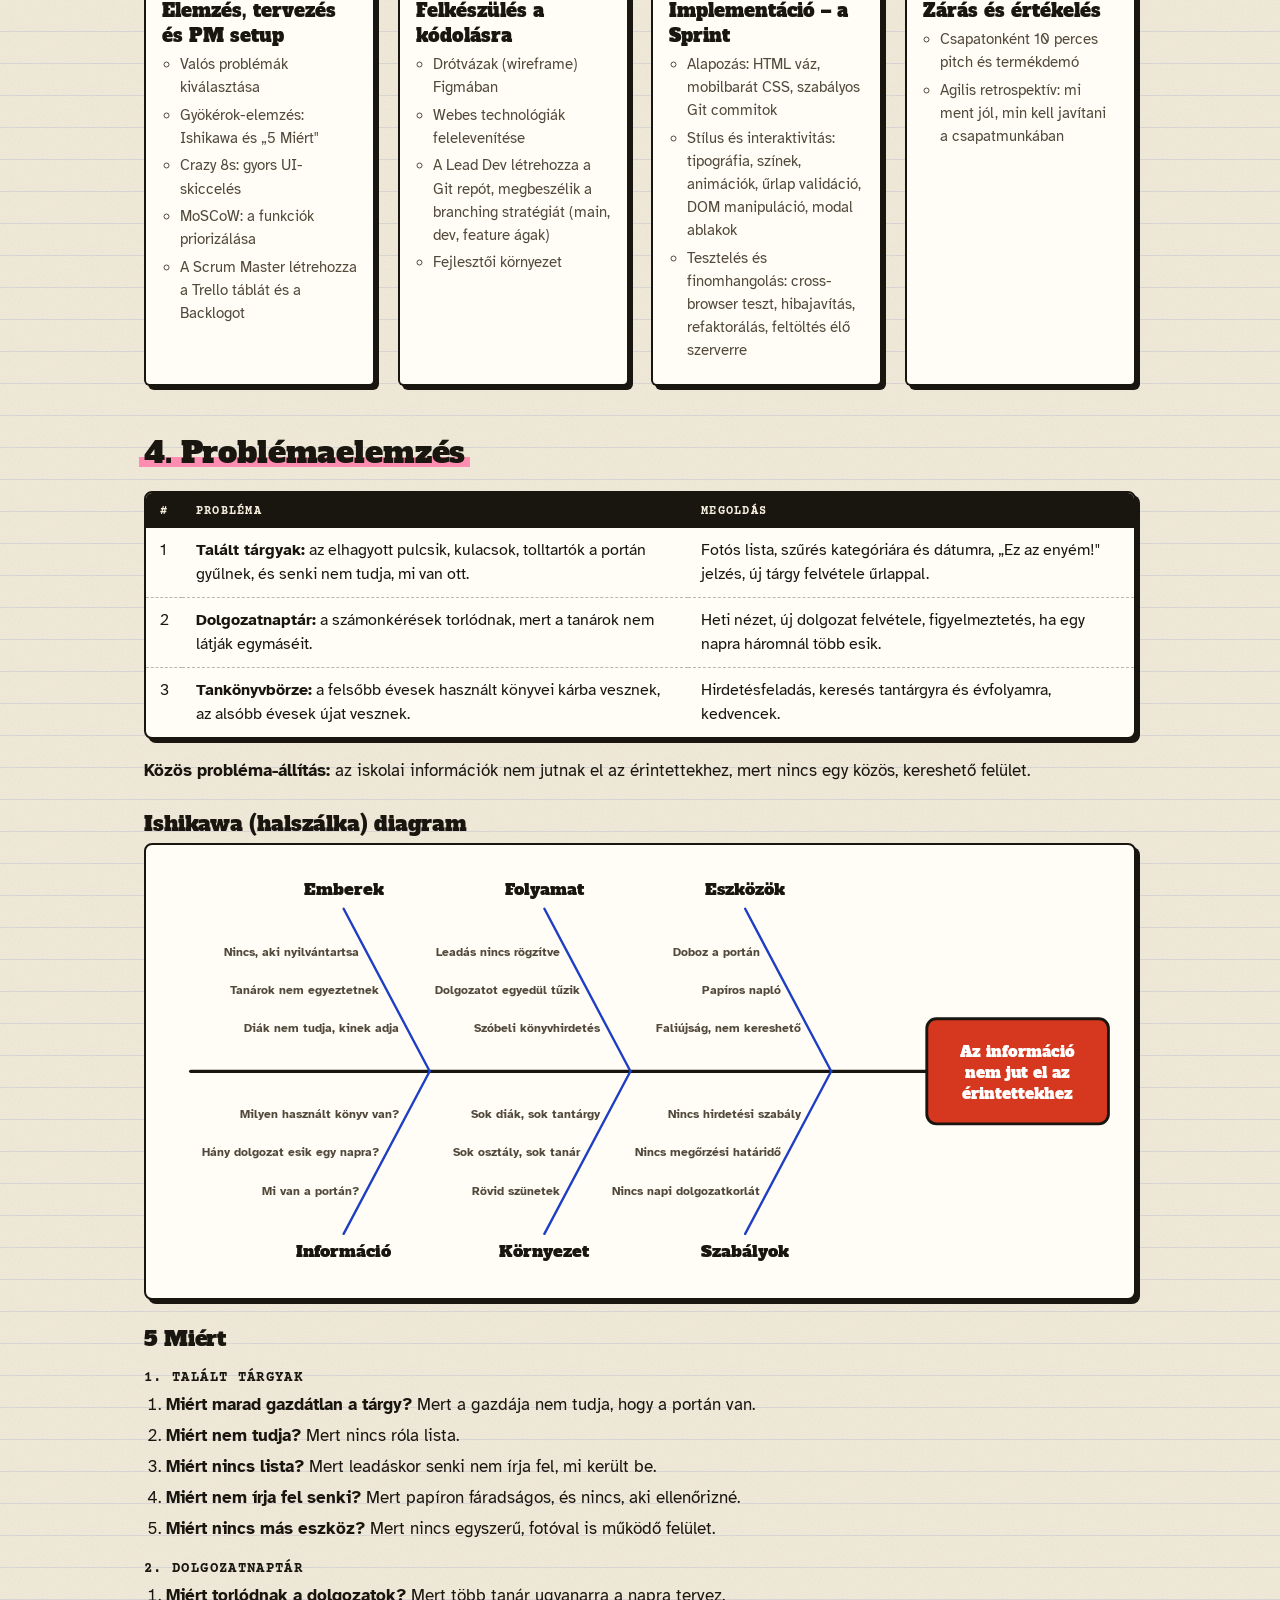
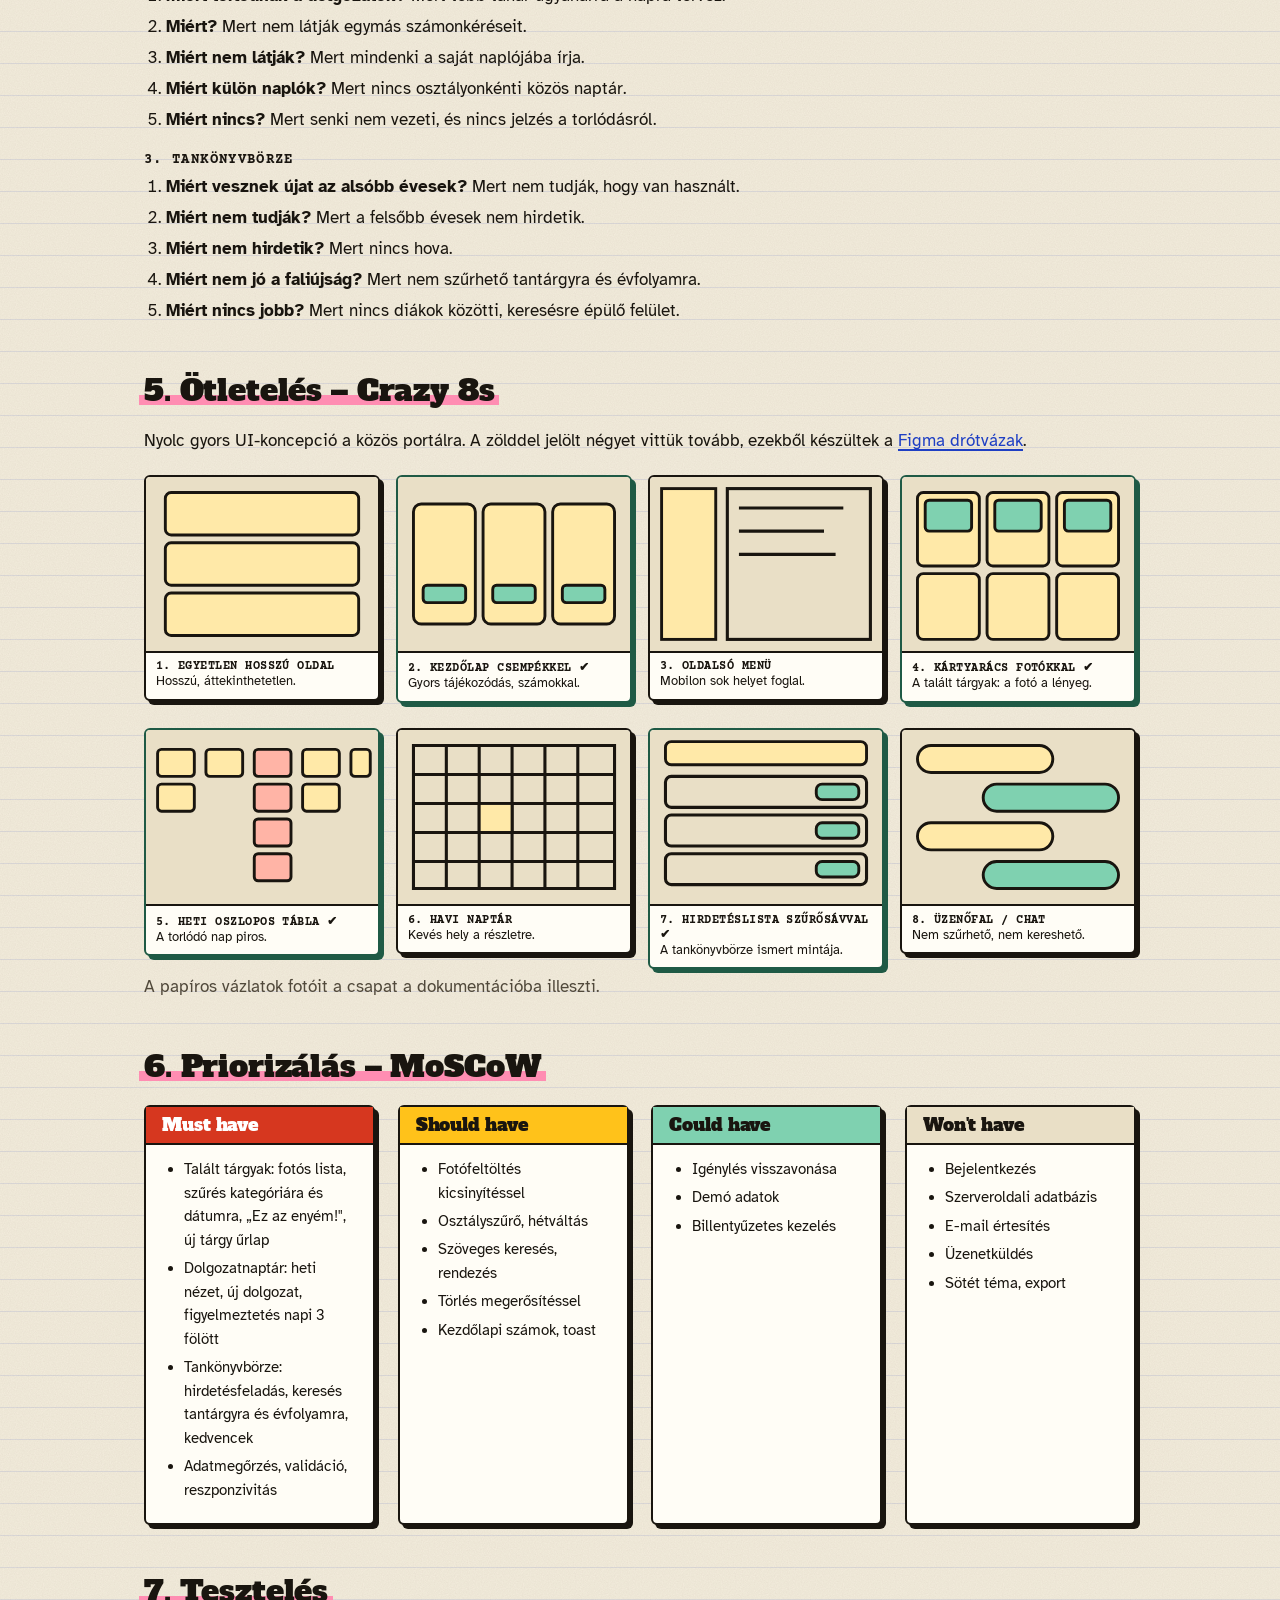
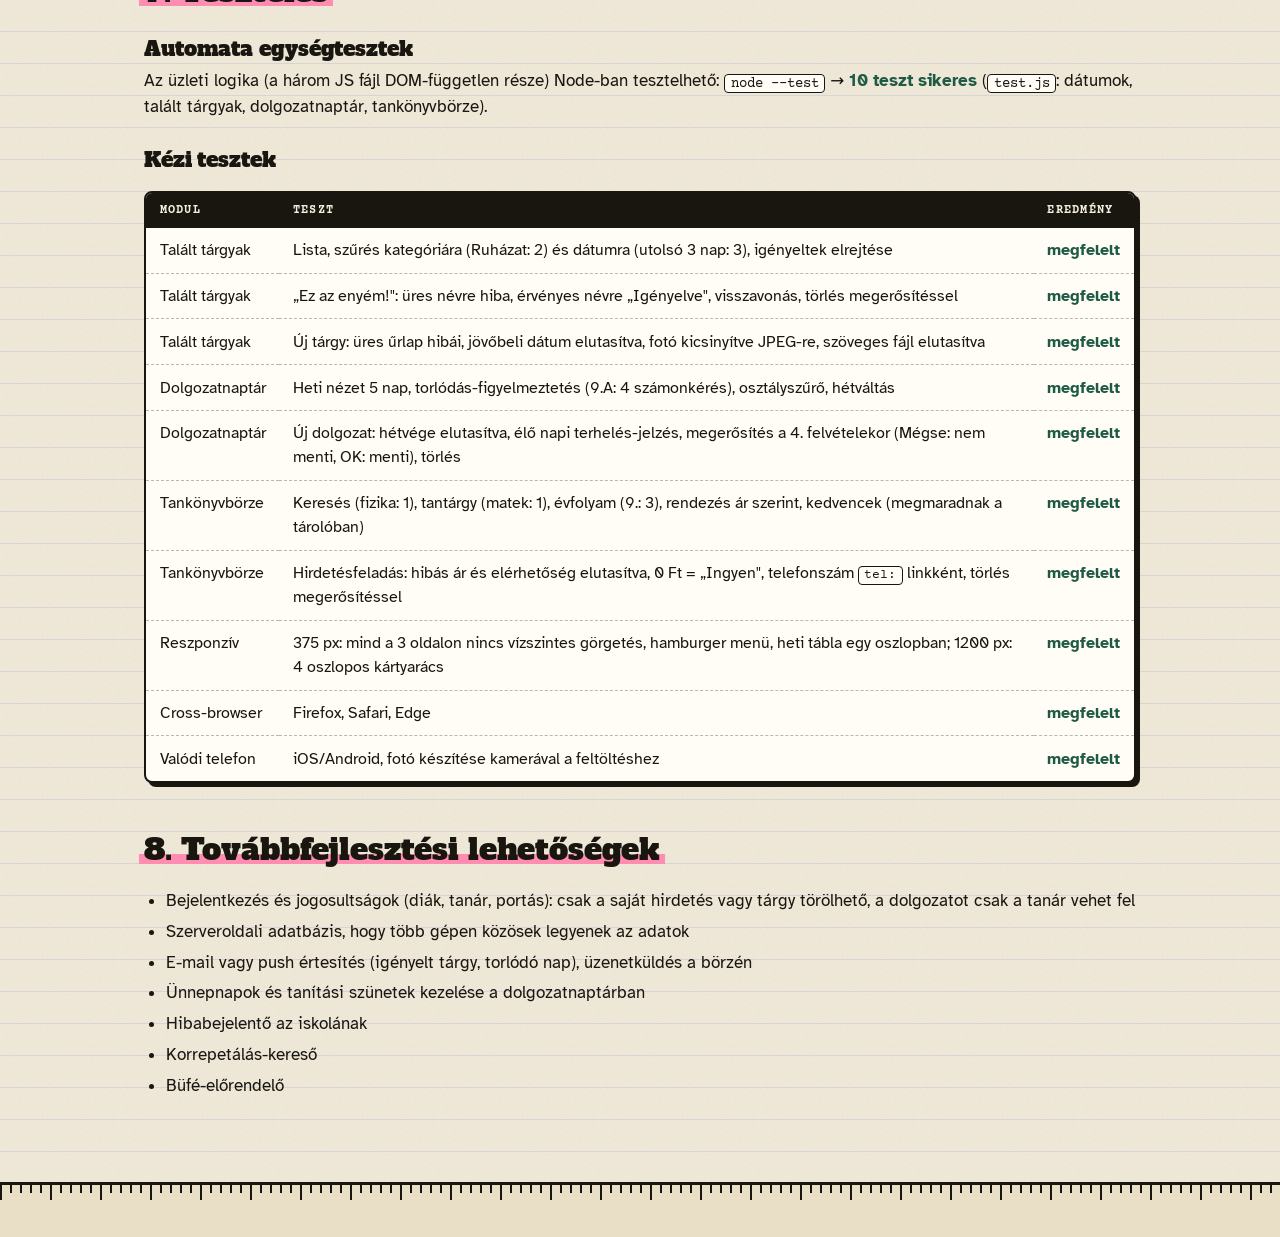
==== commit e457cc5e: "Update docs" ====
--- a/docs.html
+++ b/docs.html
@@ -58,8 +58,8 @@
       <div class="table-wrap"><table class="doc-table">
         <thead><tr><th>Szerepkör</th><th>Csapattag</th><th>Fő felelősség</th><th>Feladatai</th></tr></thead>
         <tbody>
-          <tr><th scope="row">Scrum Master / Projektkoordinátor</th><td>Molnár János Levente</td><td>A PM folyamatok irányítása, kommunikáció, határidők követése.</td><td>Kezeli a Trello táblát. Elhárítja az akadályokat, ellenőrzi, hogy mindenki rendszeresen használja-e a Git-et. Irányítja a záró prezentáció előkészítését.</td></tr>
-          <tr><th scope="row">Lead Developer / Vezető fejlesztő</th><td>Girán Zsombor</td><td>Technológiai felépítés, alapvető kódolás, Git repository kezelése.</td><td>Létrehozza a központi repót, meghatározza a branching stratégiát. Megtervezi az adatmodellt, kódolja az üzleti logikát. Kezeli a Pull Request-eket, feloldja a merge konfliktusokat.</td></tr>
+          <tr><th scope="row">Scrum Master / Projektkoordinátor</th><td>Girán Zsombor</td><td>A PM folyamatok irányítása, kommunikáció, határidők követése.</td><td>Kezeli a Trello táblát. Elhárítja az akadályokat, ellenőrzi, hogy mindenki rendszeresen használja-e a Git-et. Irányítja a záró prezentáció előkészítését.</td></tr>
+          <tr><th scope="row">Lead Developer / Vezető fejlesztő</th><td>Molnár János Levente</td><td>Technológiai felépítés, alapvető kódolás, Git repository kezelése.</td><td>Létrehozza a központi repót, meghatározza a branching stratégiát. Megtervezi az adatmodellt, kódolja az üzleti logikát. Kezeli a Pull Request-eket, feloldja a merge konfliktusokat.</td></tr>
           <tr><th scope="row">UI/UX Tervező &amp; Tesztelő (QA / Frontend)</th><td>Sándor Gergő</td><td>Felhasználói felület tervezése, szoftvertesztelés, minőségbiztosítás.</td><td>Elkészíti a UI terveket (drótvázak, design), gondoskodik a reszponzivitásról. Folyamatosan tesztel, a hibákat a PM táblán rögzíti, rendszeresen commitol a saját ágára.</td></tr>
         </tbody>
       </table></div>
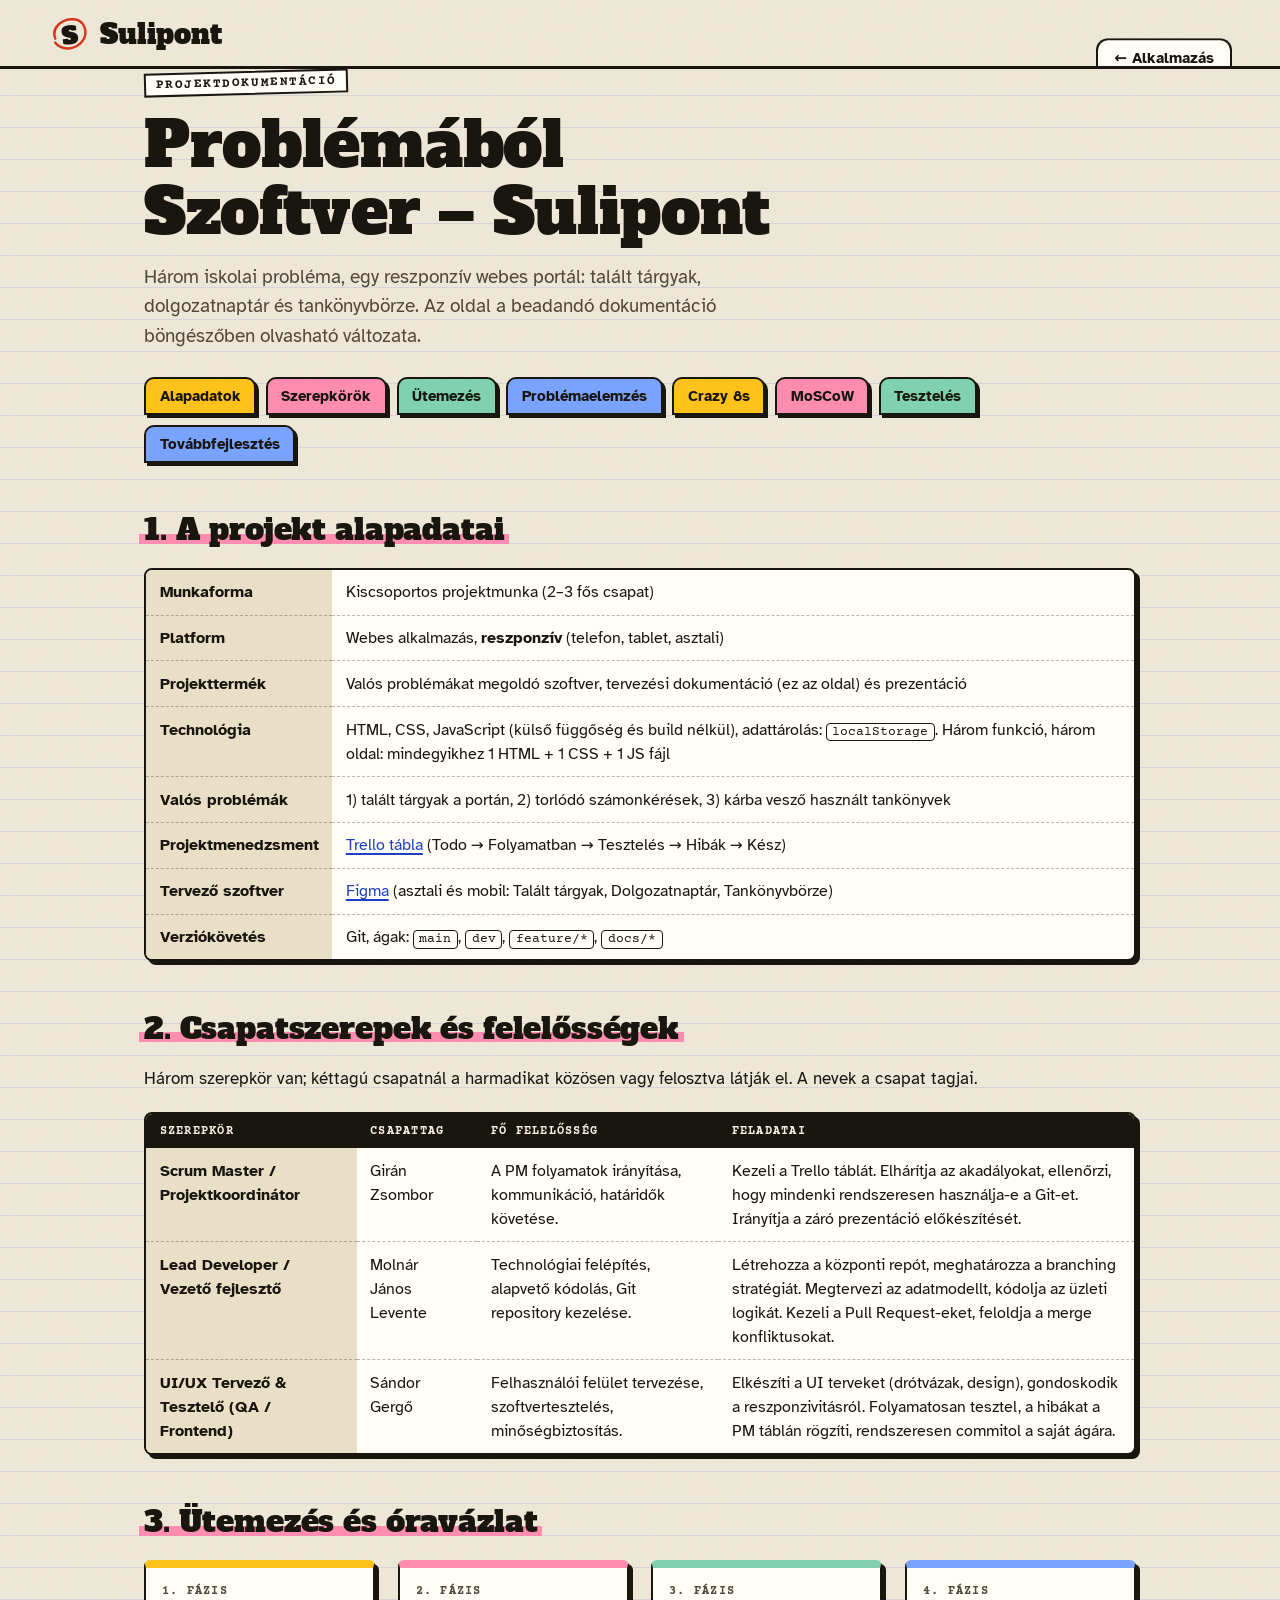
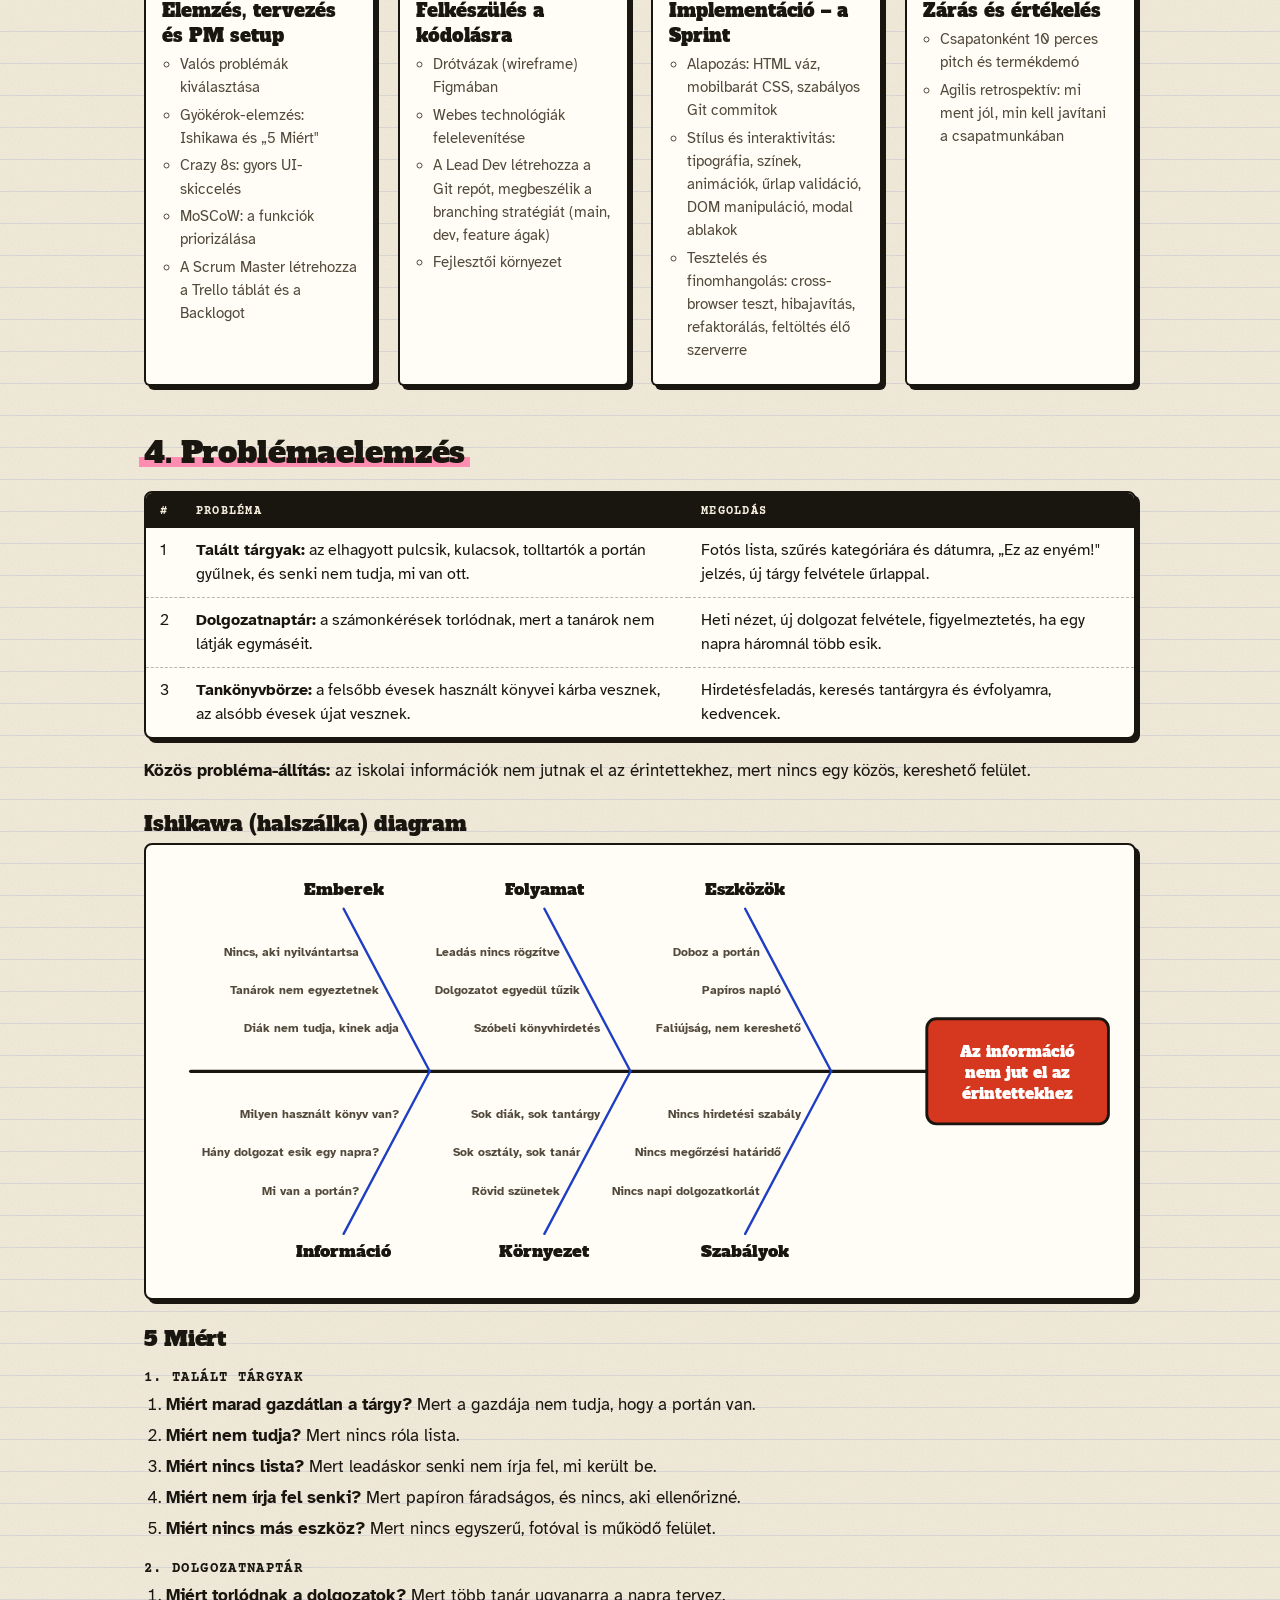
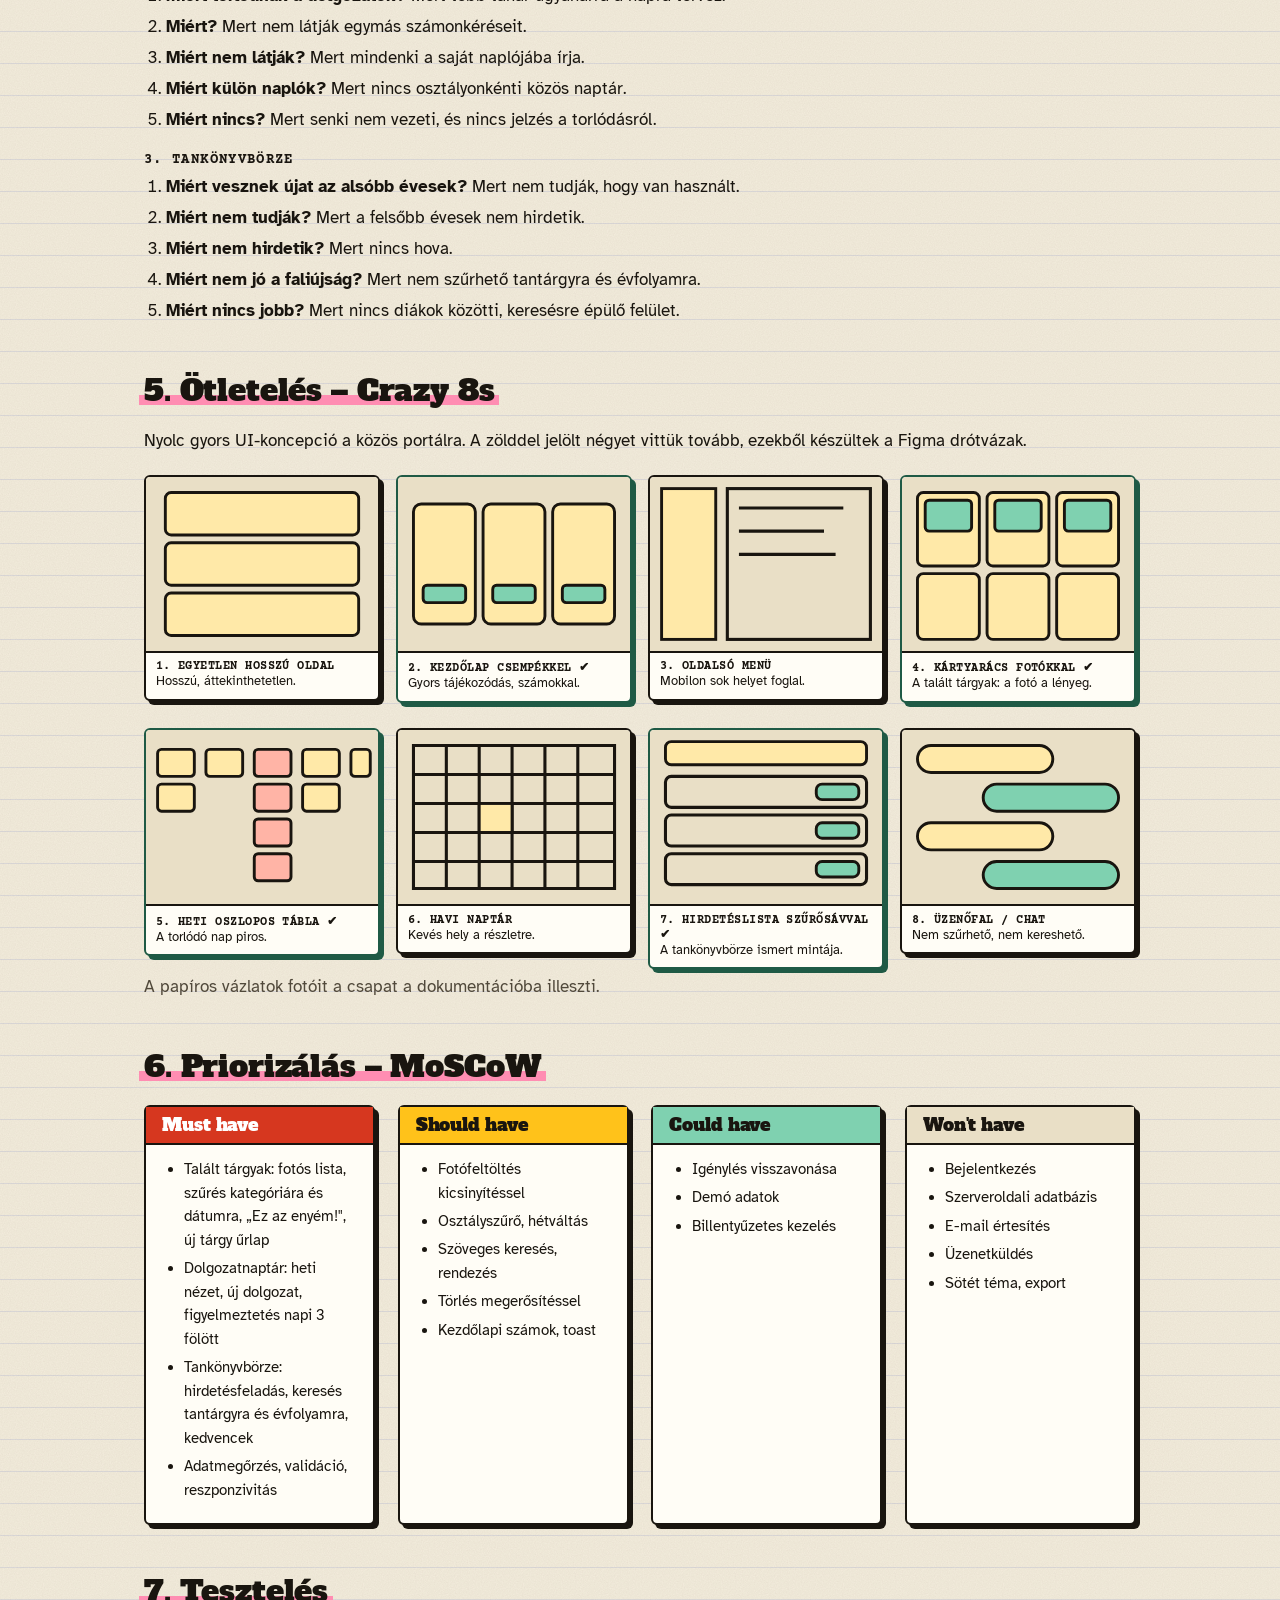
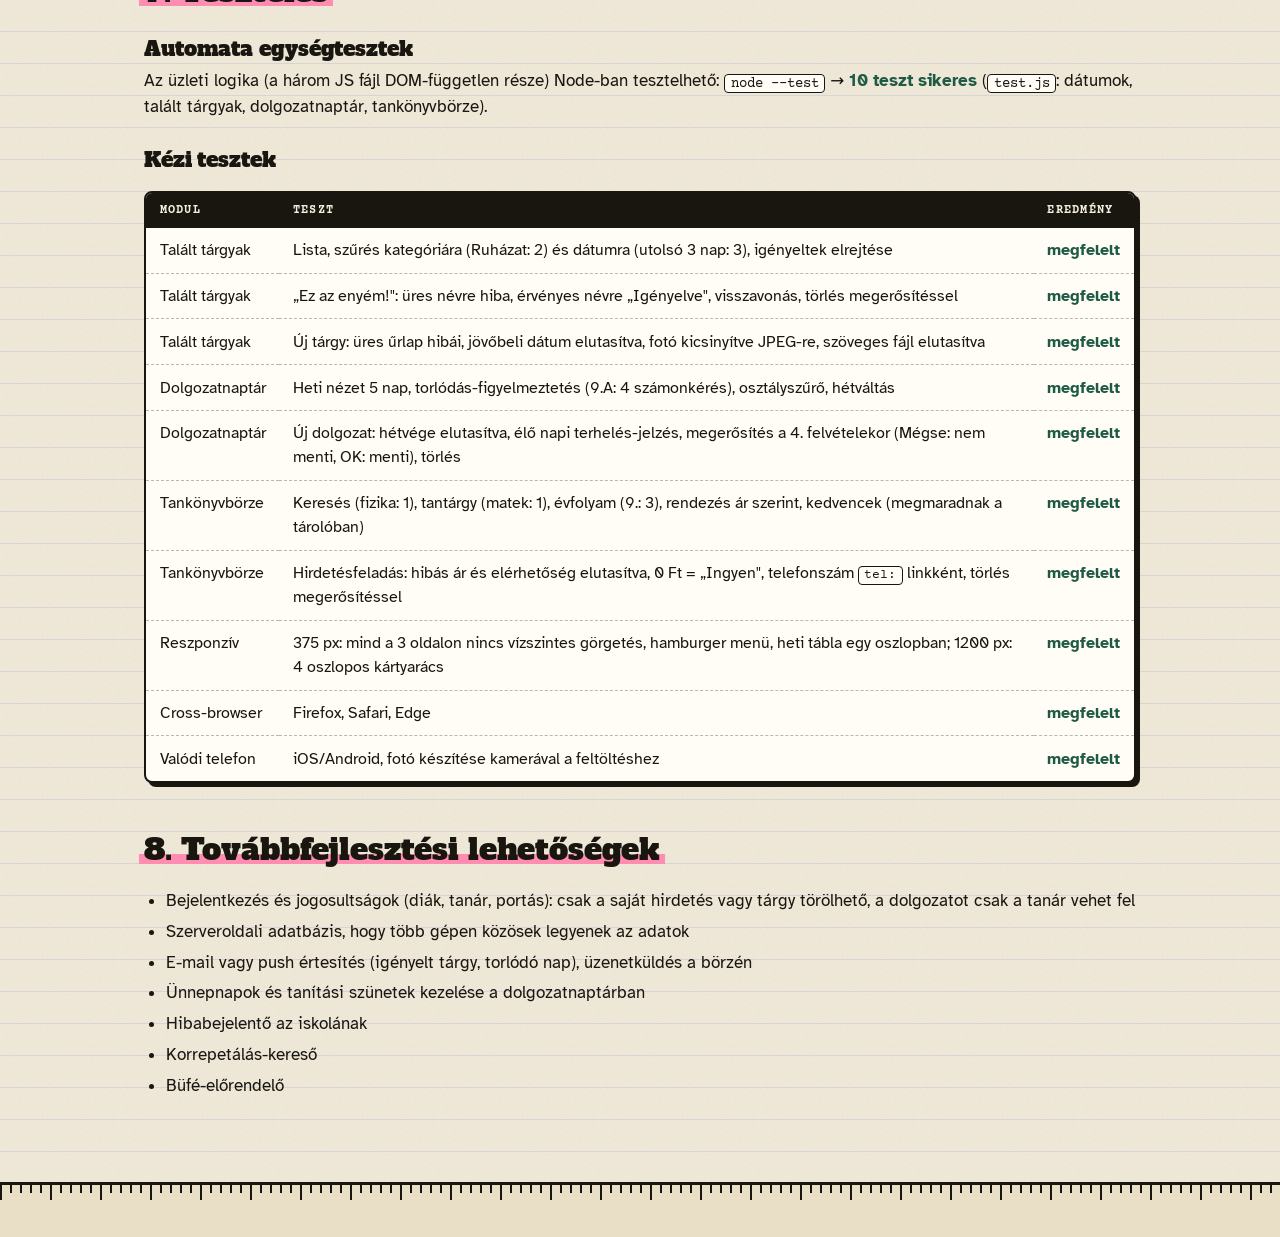
==== commit a833addd: "docs update" ====
--- a/docs.html
+++ b/docs.html
@@ -162,7 +162,7 @@
 
     <section id="crazy8">
       <h2>5. Ötletelés – Crazy 8s</h2>
-      <p>Nyolc gyors UI-koncepció a közös portálra. A zölddel jelölt négyet vittük tovább, ezekből készültek a <a href="https://www.figma.com/design/hCLiY46XTIukD7jxpJfkar">Figma drótvázak</a>.</p>
+      <p>Nyolc gyors UI-koncepció a közös portálra. A zölddel jelölt négyet vittük tovább, ezekből készültek a Figma drótvázak.</p>
       <ul class="tiles-sketch">
         <li><figure class="tile-s"><svg viewBox="0 0 120 90" aria-hidden="true"><rect class="f" x="10" y="8" width="100" height="22" rx="3"/><rect class="f" x="10" y="34" width="100" height="22" rx="3"/><rect class="f" x="10" y="60" width="100" height="22" rx="3"/></svg><figcaption><strong>1. Egyetlen hosszú oldal</strong>Hosszú, áttekinthetetlen.</figcaption></figure></li>
         <li><figure class="tile-s picked"><svg viewBox="0 0 120 90" aria-hidden="true"><rect class="f" x="8" y="14" width="32" height="62" rx="4"/><rect class="f" x="44" y="14" width="32" height="62" rx="4"/><rect class="f" x="80" y="14" width="32" height="62" rx="4"/><rect class="g" x="13" y="56" width="22" height="9" rx="2"/><rect class="g" x="49" y="56" width="22" height="9" rx="2"/><rect class="g" x="85" y="56" width="22" height="9" rx="2"/></svg><figcaption><strong>2. Kezdőlap csempékkel ✔</strong>Gyors tájékozódás, számokkal.</figcaption></figure></li>
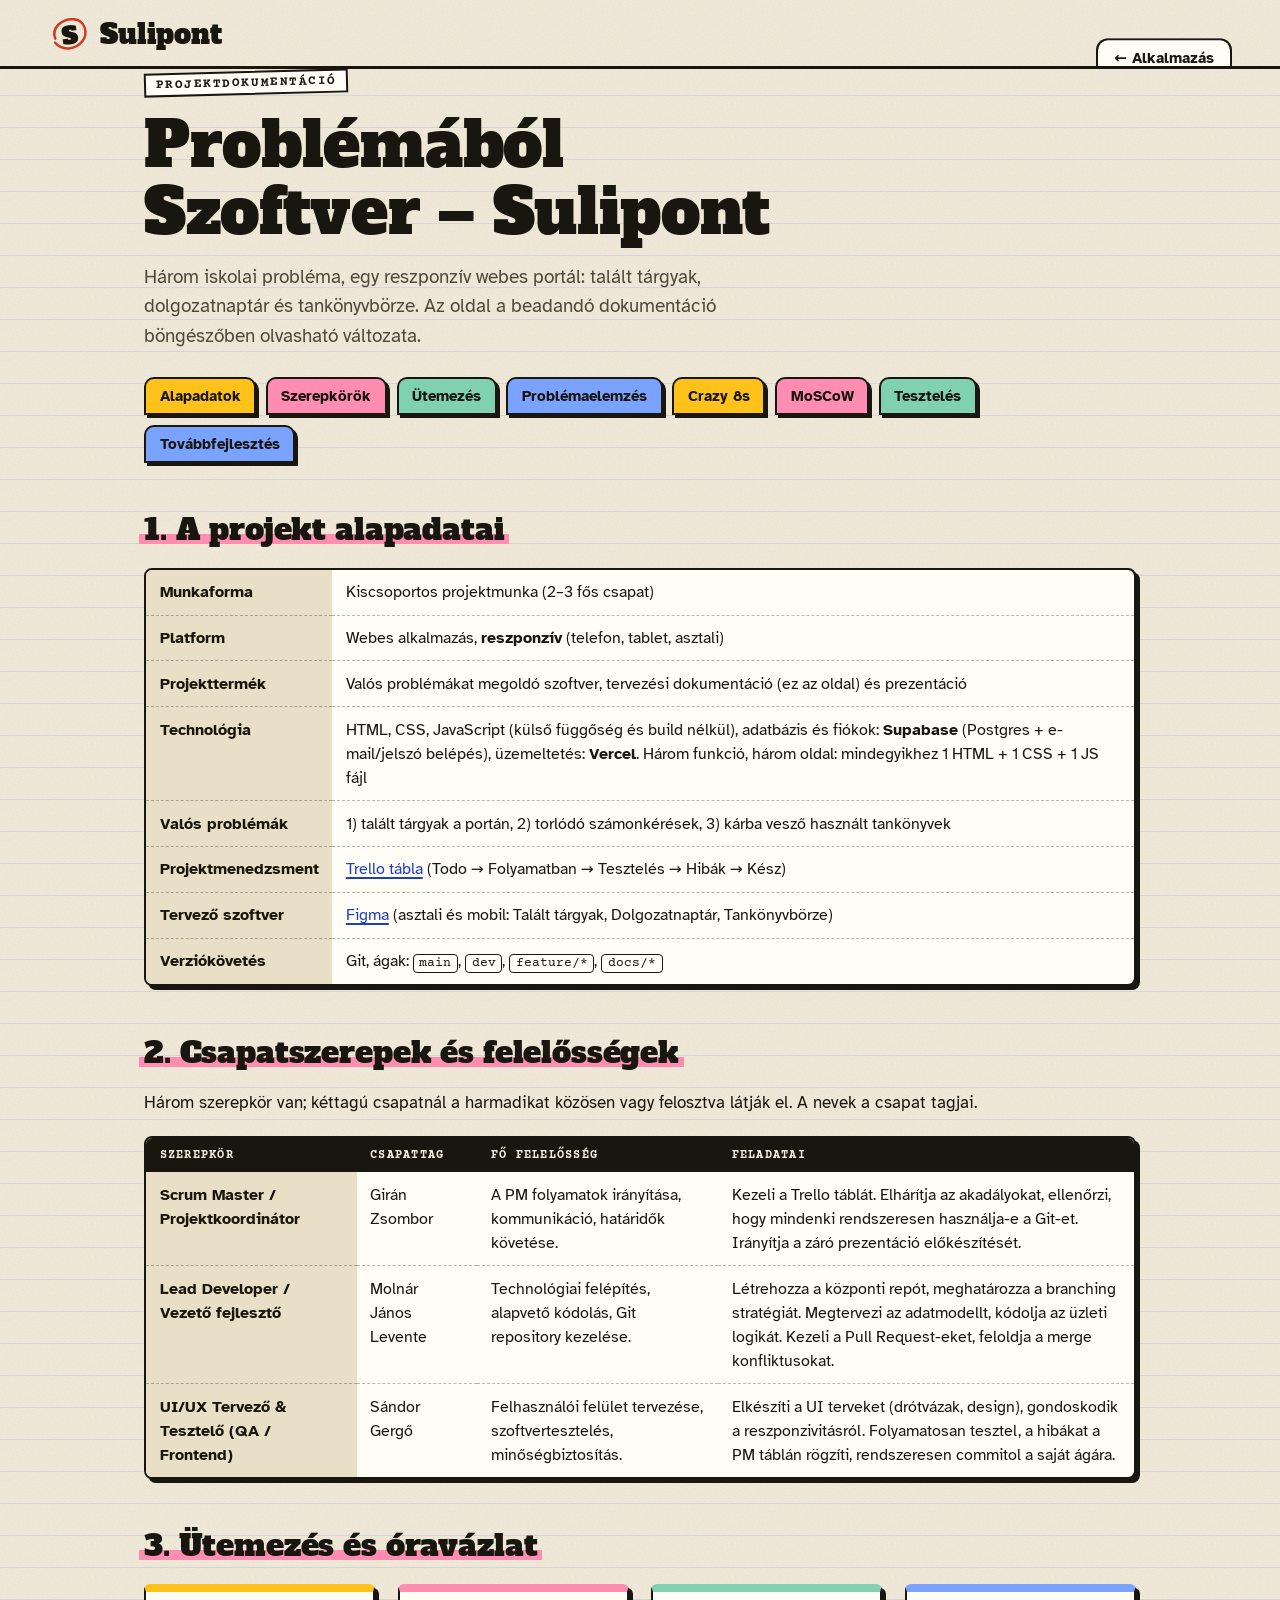
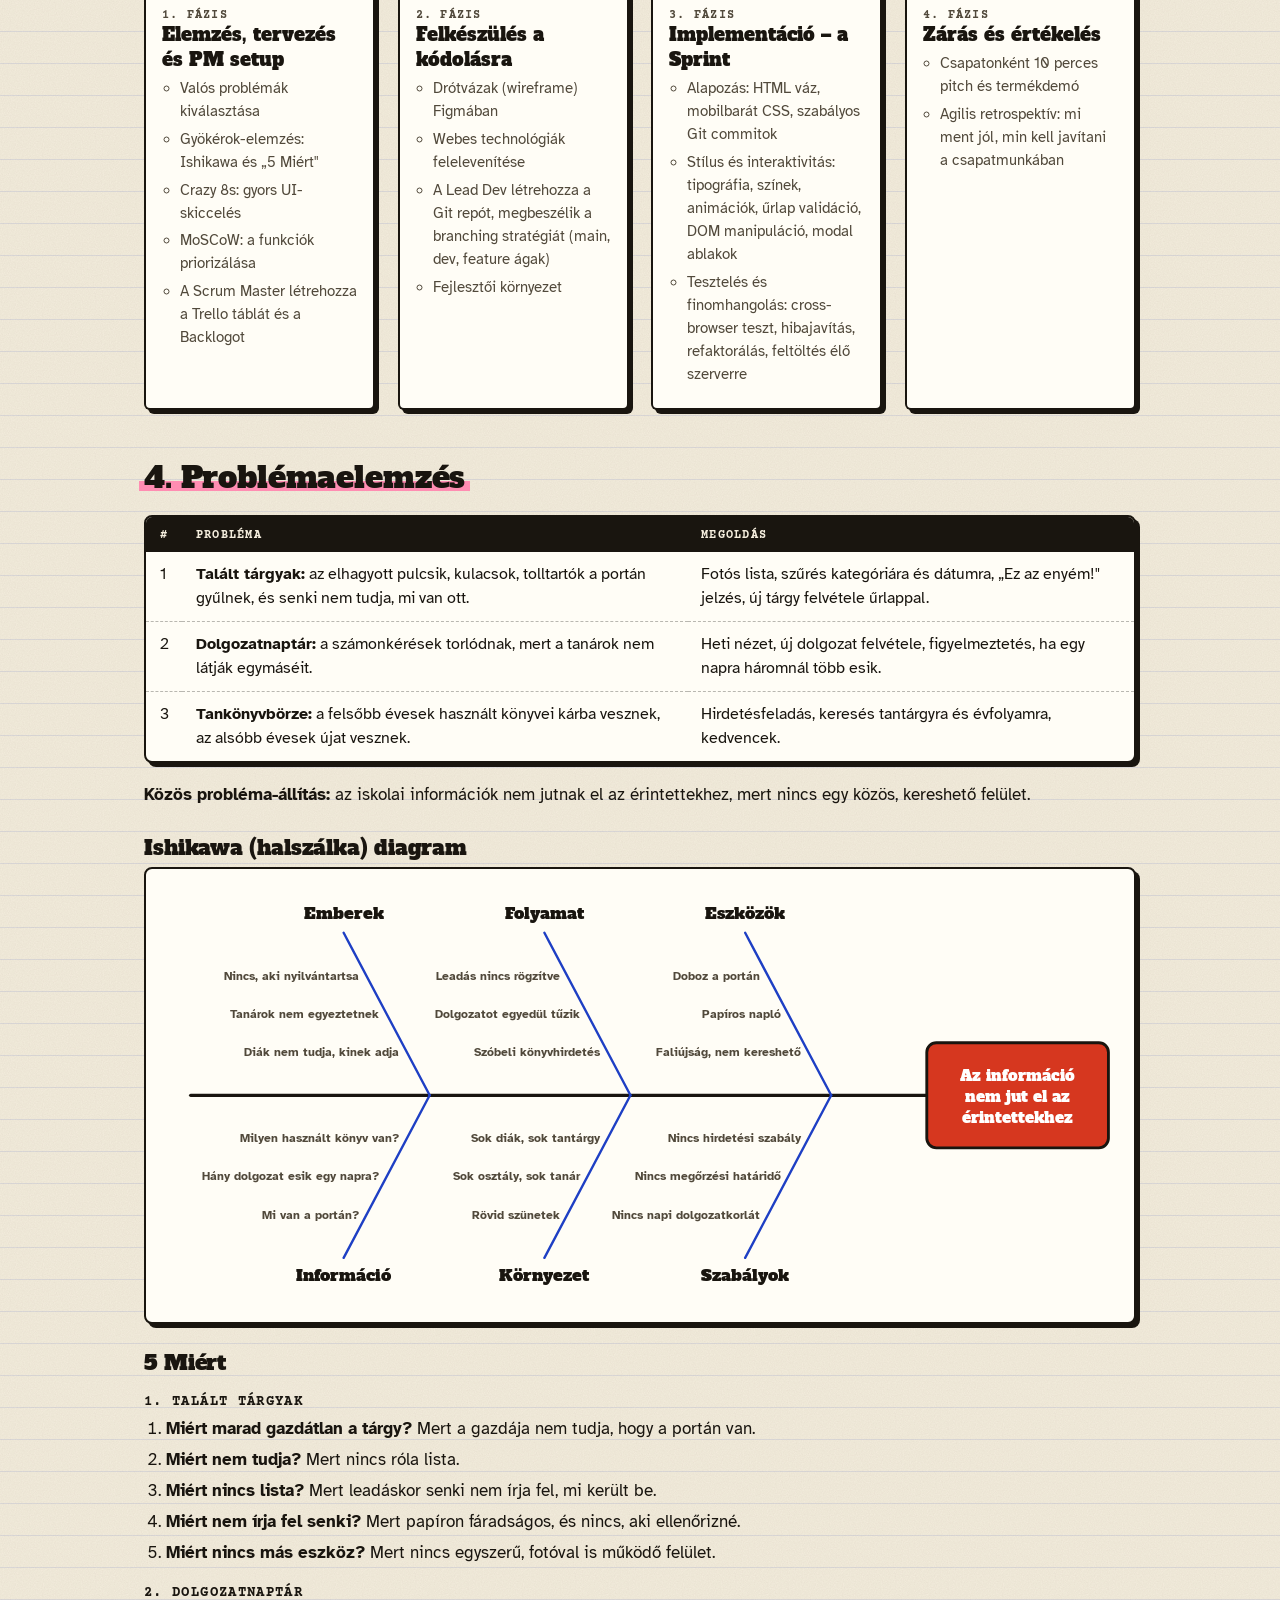
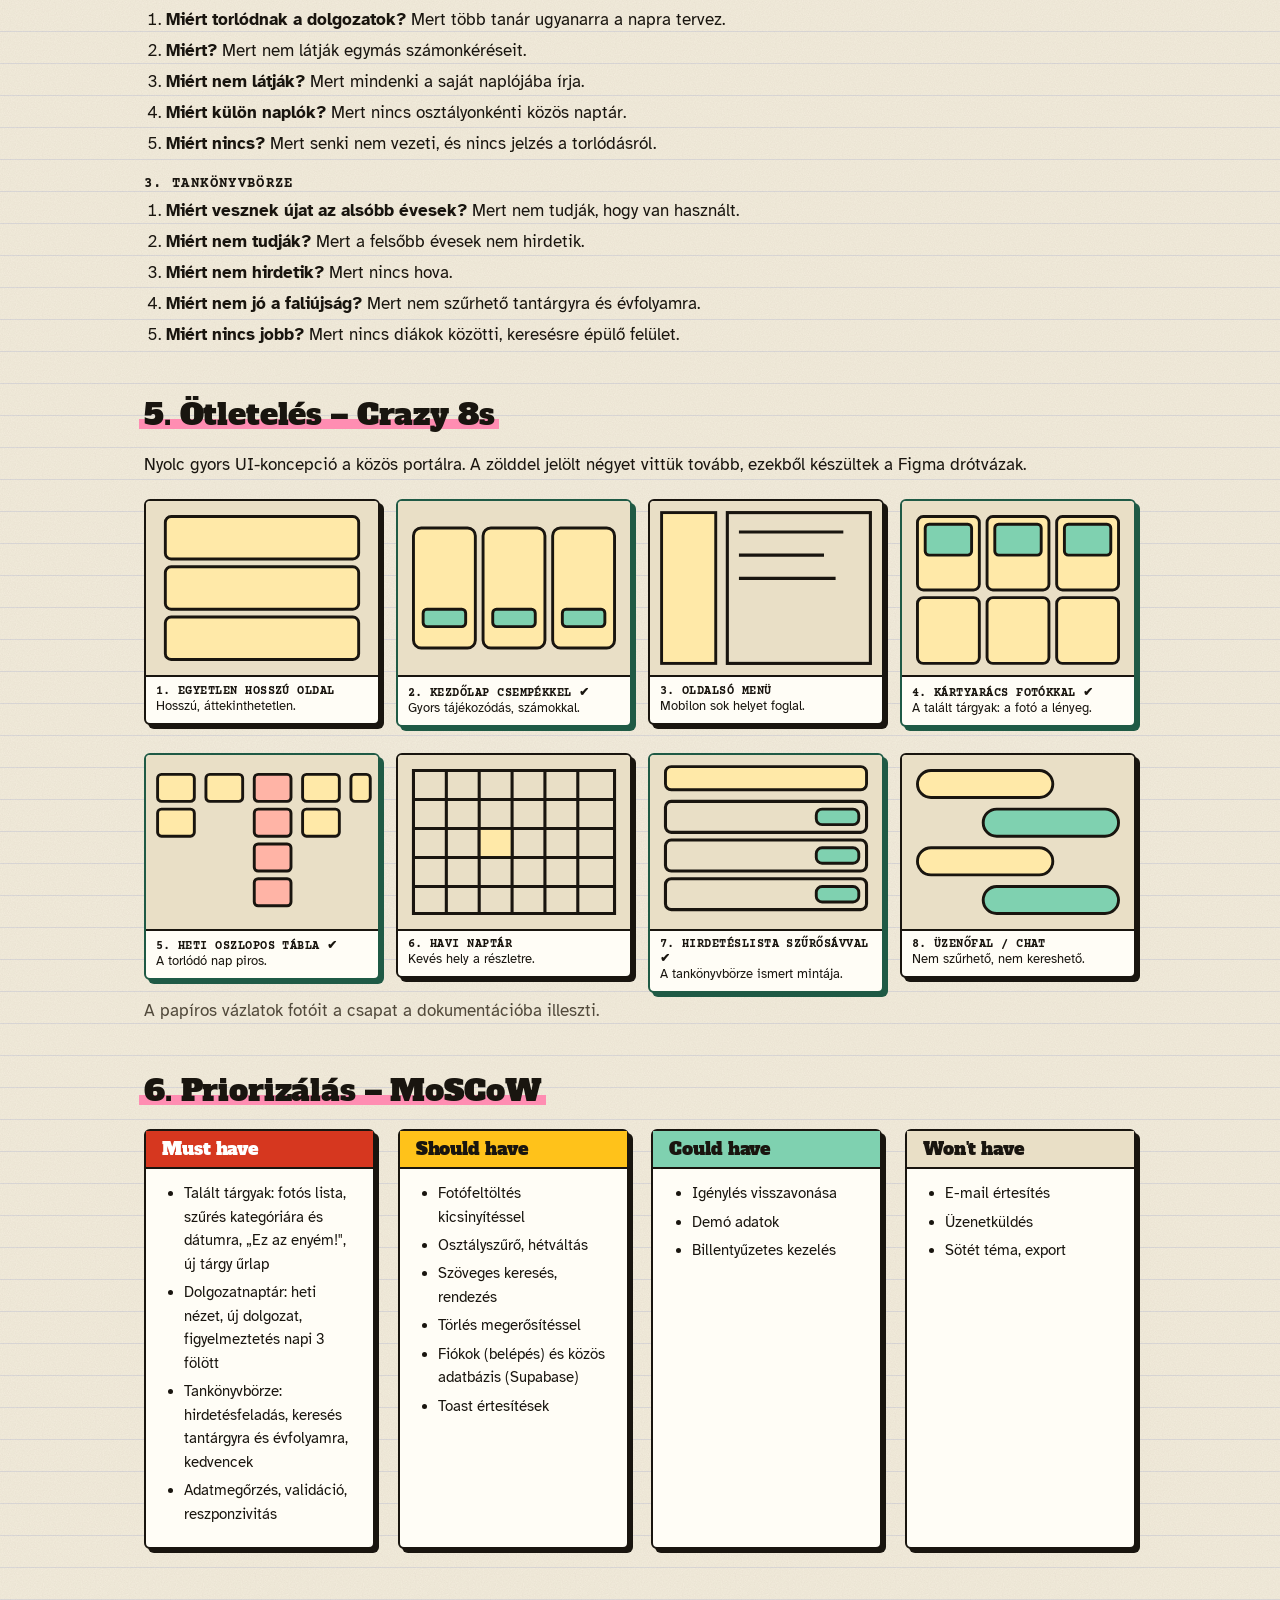
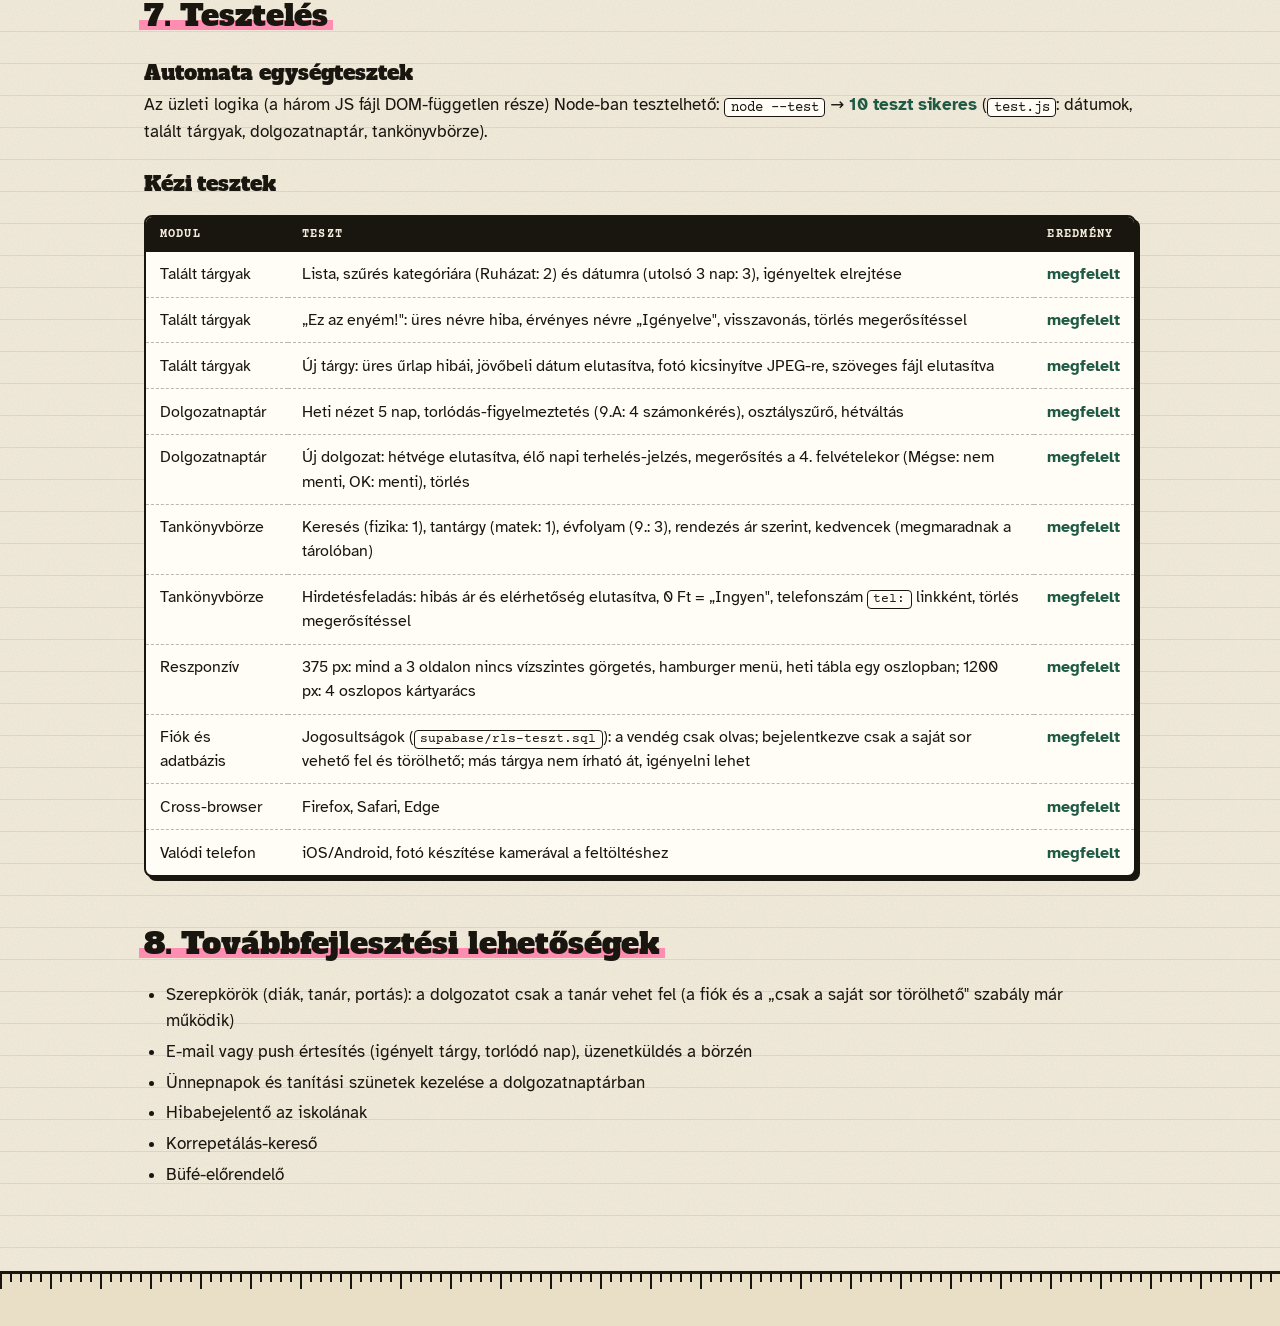
==== commit de19d56c: "docs: Supabase és Vercel a README-ben és a dokumentációban, vercel.json README: futtatás, üzembe hel" ====
--- a/docs.html
+++ b/docs.html
@@ -43,7 +43,7 @@
           <tr><th scope="row">Munkaforma</th><td>Kiscsoportos projektmunka (2–3 fős csapat)</td></tr>
           <tr><th scope="row">Platform</th><td>Webes alkalmazás, <strong>reszponzív</strong> (telefon, tablet, asztali)</td></tr>
           <tr><th scope="row">Projekttermék</th><td>Valós problémákat megoldó szoftver, tervezési dokumentáció (ez az oldal) és prezentáció</td></tr>
-          <tr><th scope="row">Technológia</th><td>HTML, CSS, JavaScript (külső függőség és build nélkül), adattárolás: <code>localStorage</code>. Három funkció, három oldal: mindegyikhez 1 HTML + 1 CSS + 1 JS fájl</td></tr>
+          <tr><th scope="row">Technológia</th><td>HTML, CSS, JavaScript (külső függőség és build nélkül), adatbázis és fiókok: <strong>Supabase</strong> (Postgres + e-mail/jelszó belépés), üzemeltetés: <strong>Vercel</strong>. Három funkció, három oldal: mindegyikhez 1 HTML + 1 CSS + 1 JS fájl</td></tr>
           <tr><th scope="row">Valós problémák</th><td>1) talált tárgyak a portán, 2) torlódó számonkérések, 3) kárba vesző használt tankönyvek</td></tr>
           <tr><th scope="row">Projektmenedzsment</th><td><a href="https://trello.com/b/x6AtH50N/sulipont-iskolai-port%C3%A1l-tal%C3%A1lt-t%C3%A1rgyak-dolgozatnapt%C3%A1r-tank%C3%B6nyvb%C3%B6rze">Trello tábla</a> (Todo → Folyamatban → Tesztelés → Hibák → Kész)</td></tr>
           <tr><th scope="row">Tervező szoftver</th><td><a href="https://www.figma.com/design/hCLiY46XTIukD7jxpJfkar">Figma</a> (asztali és mobil: Talált tárgyak, Dolgozatnaptár, Tankönyvbörze)</td></tr>
@@ -180,9 +180,9 @@
       <h2>6. Priorizálás – MoSCoW</h2>
       <div class="moscow">
         <div class="m"><h3>Must have</h3><ul><li>Talált tárgyak: fotós lista, szűrés kategóriára és dátumra, „Ez az enyém!", új tárgy űrlap</li><li>Dolgozatnaptár: heti nézet, új dolgozat, figyelmeztetés napi 3 fölött</li><li>Tankönyvbörze: hirdetésfeladás, keresés tantárgyra és évfolyamra, kedvencek</li><li>Adatmegőrzés, validáció, reszponzivitás</li></ul></div>
-        <div class="s"><h3>Should have</h3><ul><li>Fotófeltöltés kicsinyítéssel</li><li>Osztályszűrő, hétváltás</li><li>Szöveges keresés, rendezés</li><li>Törlés megerősítéssel</li><li>Kezdőlapi számok, toast</li></ul></div>
+        <div class="s"><h3>Should have</h3><ul><li>Fotófeltöltés kicsinyítéssel</li><li>Osztályszűrő, hétváltás</li><li>Szöveges keresés, rendezés</li><li>Törlés megerősítéssel</li><li>Fiókok (belépés) és közös adatbázis (Supabase)</li><li>Toast értesítések</li></ul></div>
         <div class="c"><h3>Could have</h3><ul><li>Igénylés visszavonása</li><li>Demó adatok</li><li>Billentyűzetes kezelés</li></ul></div>
-        <div class="w"><h3>Won't have</h3><ul><li>Bejelentkezés</li><li>Szerveroldali adatbázis</li><li>E-mail értesítés</li><li>Üzenetküldés</li><li>Sötét téma, export</li></ul></div>
+        <div class="w"><h3>Won't have</h3><ul><li>E-mail értesítés</li><li>Üzenetküldés</li><li>Sötét téma, export</li></ul></div>
       </div>
     </section>
 
@@ -202,6 +202,7 @@
           <tr><td>Tankönyvbörze</td><td>Keresés (fizika: 1), tantárgy (matek: 1), évfolyam (9.: 3), rendezés ár szerint, kedvencek (megmaradnak a tárolóban)</td><td class="ok">megfelelt</td></tr>
           <tr><td>Tankönyvbörze</td><td>Hirdetésfeladás: hibás ár és elérhetőség elutasítva, 0 Ft = „Ingyen", telefonszám <code>tel:</code> linkként, törlés megerősítéssel</td><td class="ok">megfelelt</td></tr>
           <tr><td>Reszponzív</td><td>375 px: mind a 3 oldalon nincs vízszintes görgetés, hamburger menü, heti tábla egy oszlopban; 1200 px: 4 oszlopos kártyarács</td><td class="ok">megfelelt</td></tr>
+          <tr><td>Fiók és adatbázis</td><td>Jogosultságok (<code>supabase/rls-teszt.sql</code>): a vendég csak olvas; bejelentkezve csak a saját sor vehető fel és törölhető; más tárgya nem írható át, igényelni lehet</td><td class="ok">megfelelt</td></tr>
           <tr><td>Cross-browser</td><td>Firefox, Safari, Edge</td><td class="ok">megfelelt</td></tr>
           <tr><td>Valódi telefon</td><td>iOS/Android, fotó készítése kamerával a feltöltéshez</td><td class="ok">megfelelt</td></tr>
         </tbody>
@@ -211,8 +212,7 @@
     <section id="fejlesztes">
       <h2>8. Továbbfejlesztési lehetőségek</h2>
       <ul>
-        <li>Bejelentkezés és jogosultságok (diák, tanár, portás): csak a saját hirdetés vagy tárgy törölhető, a dolgozatot csak a tanár vehet fel</li>
-        <li>Szerveroldali adatbázis, hogy több gépen közösek legyenek az adatok</li>
+        <li>Szerepkörök (diák, tanár, portás): a dolgozatot csak a tanár vehet fel (a fiók és a „csak a saját sor törölhető" szabály már működik)</li>
         <li>E-mail vagy push értesítés (igényelt tárgy, torlódó nap), üzenetküldés a börzén</li>
         <li>Ünnepnapok és tanítási szünetek kezelése a dolgozatnaptárban</li>
         <li>Hibabejelentő az iskolának</li>
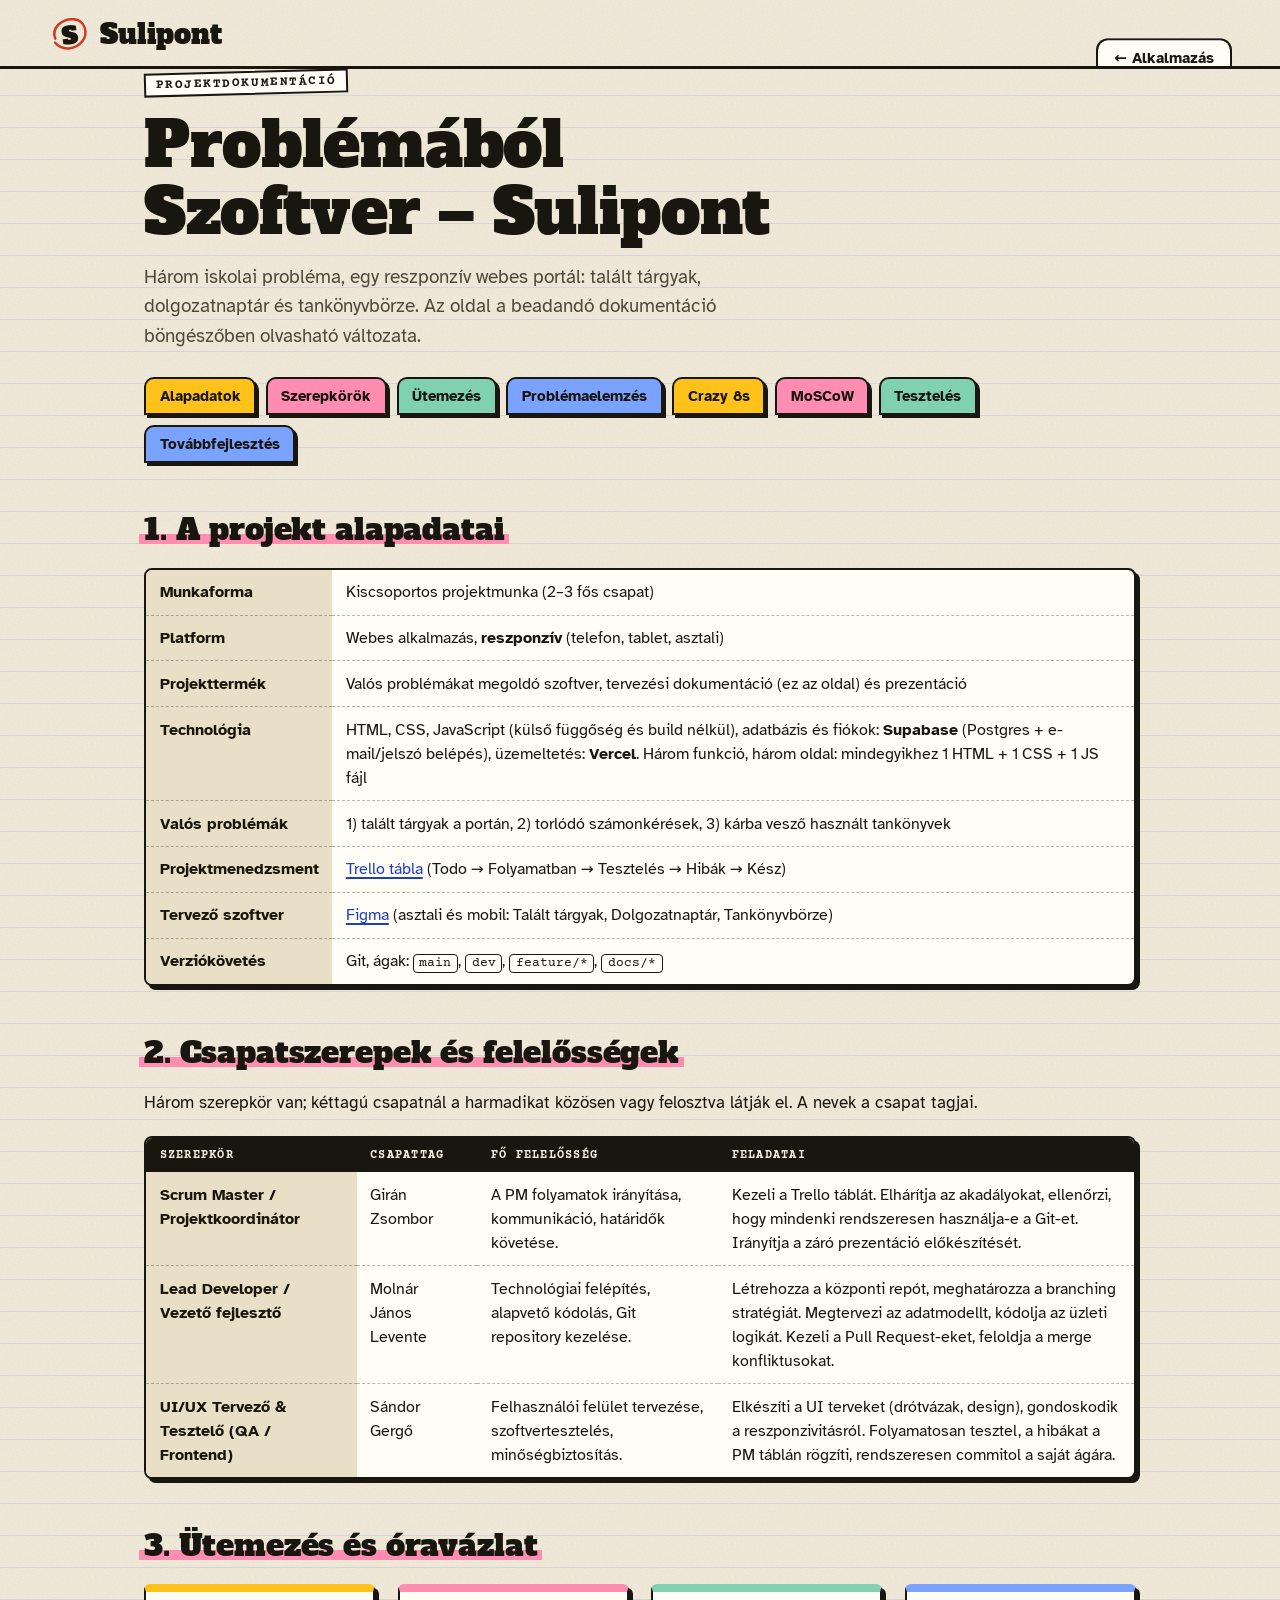
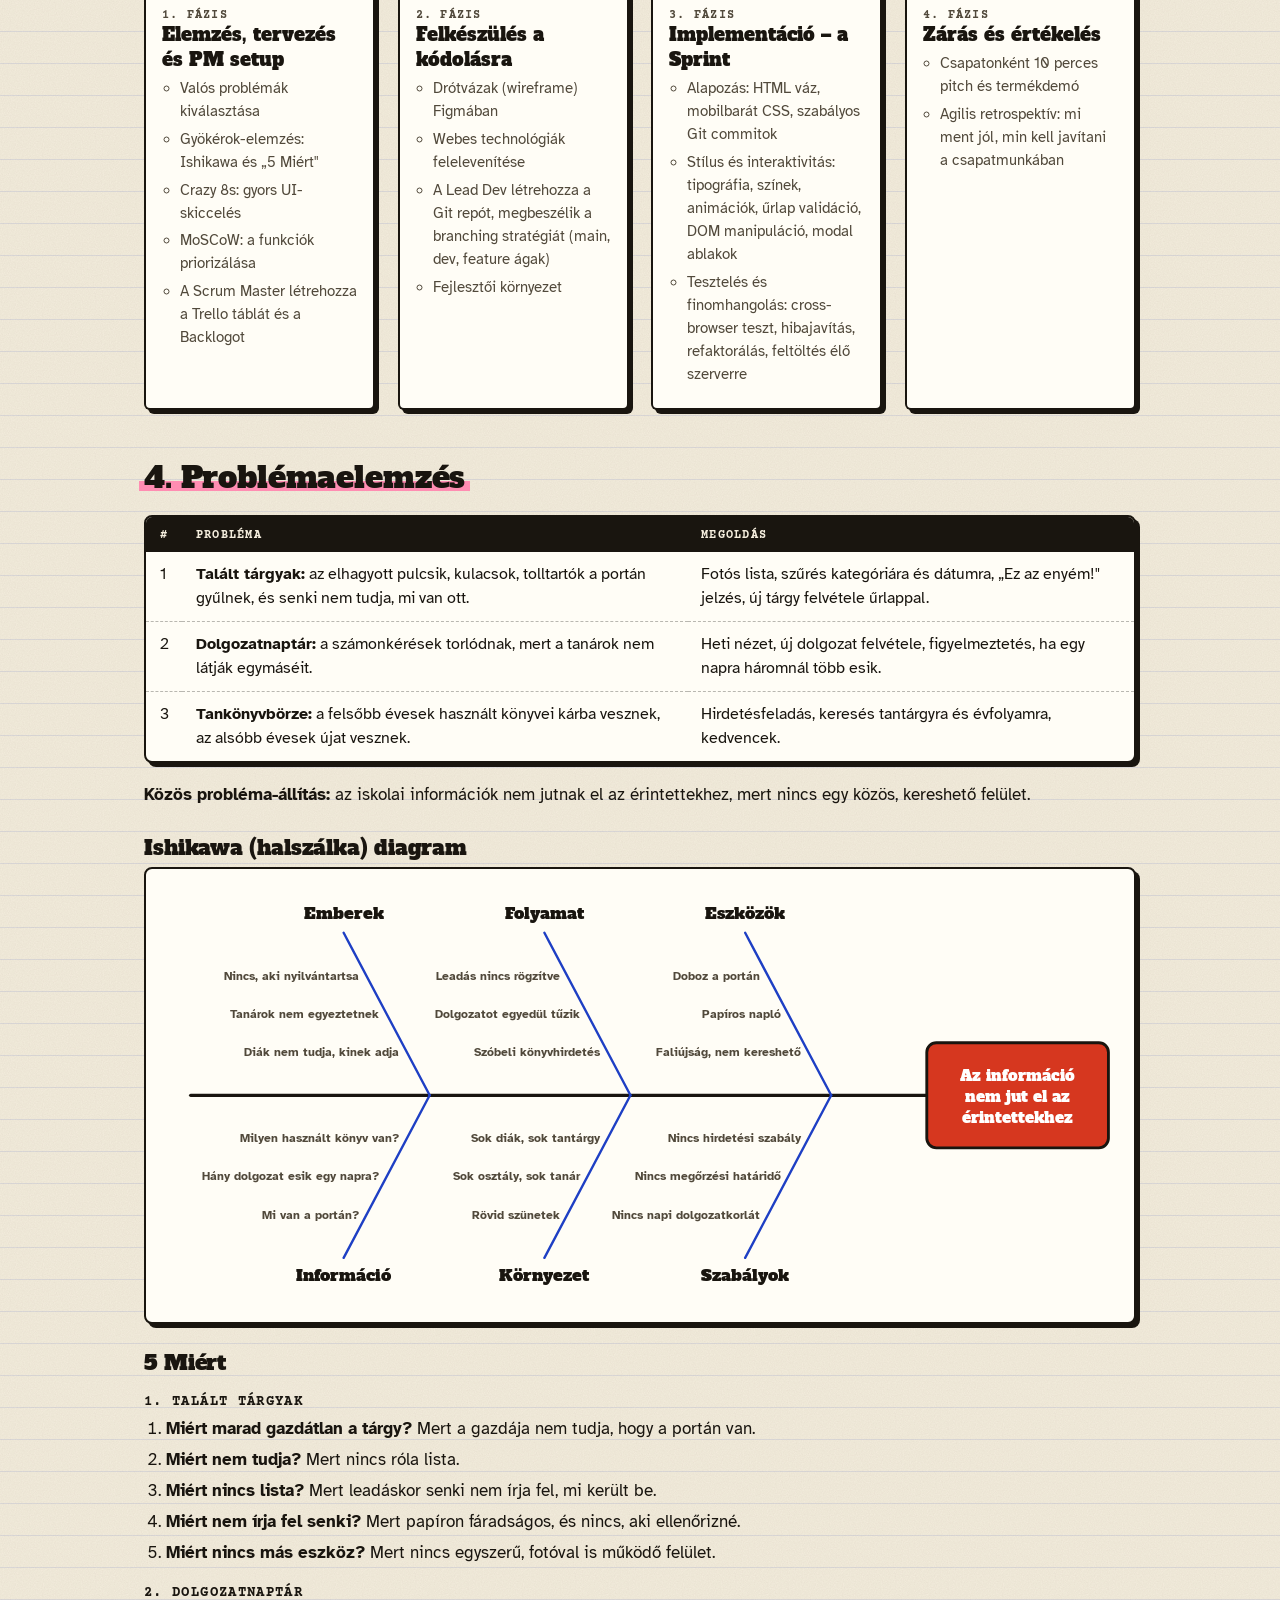
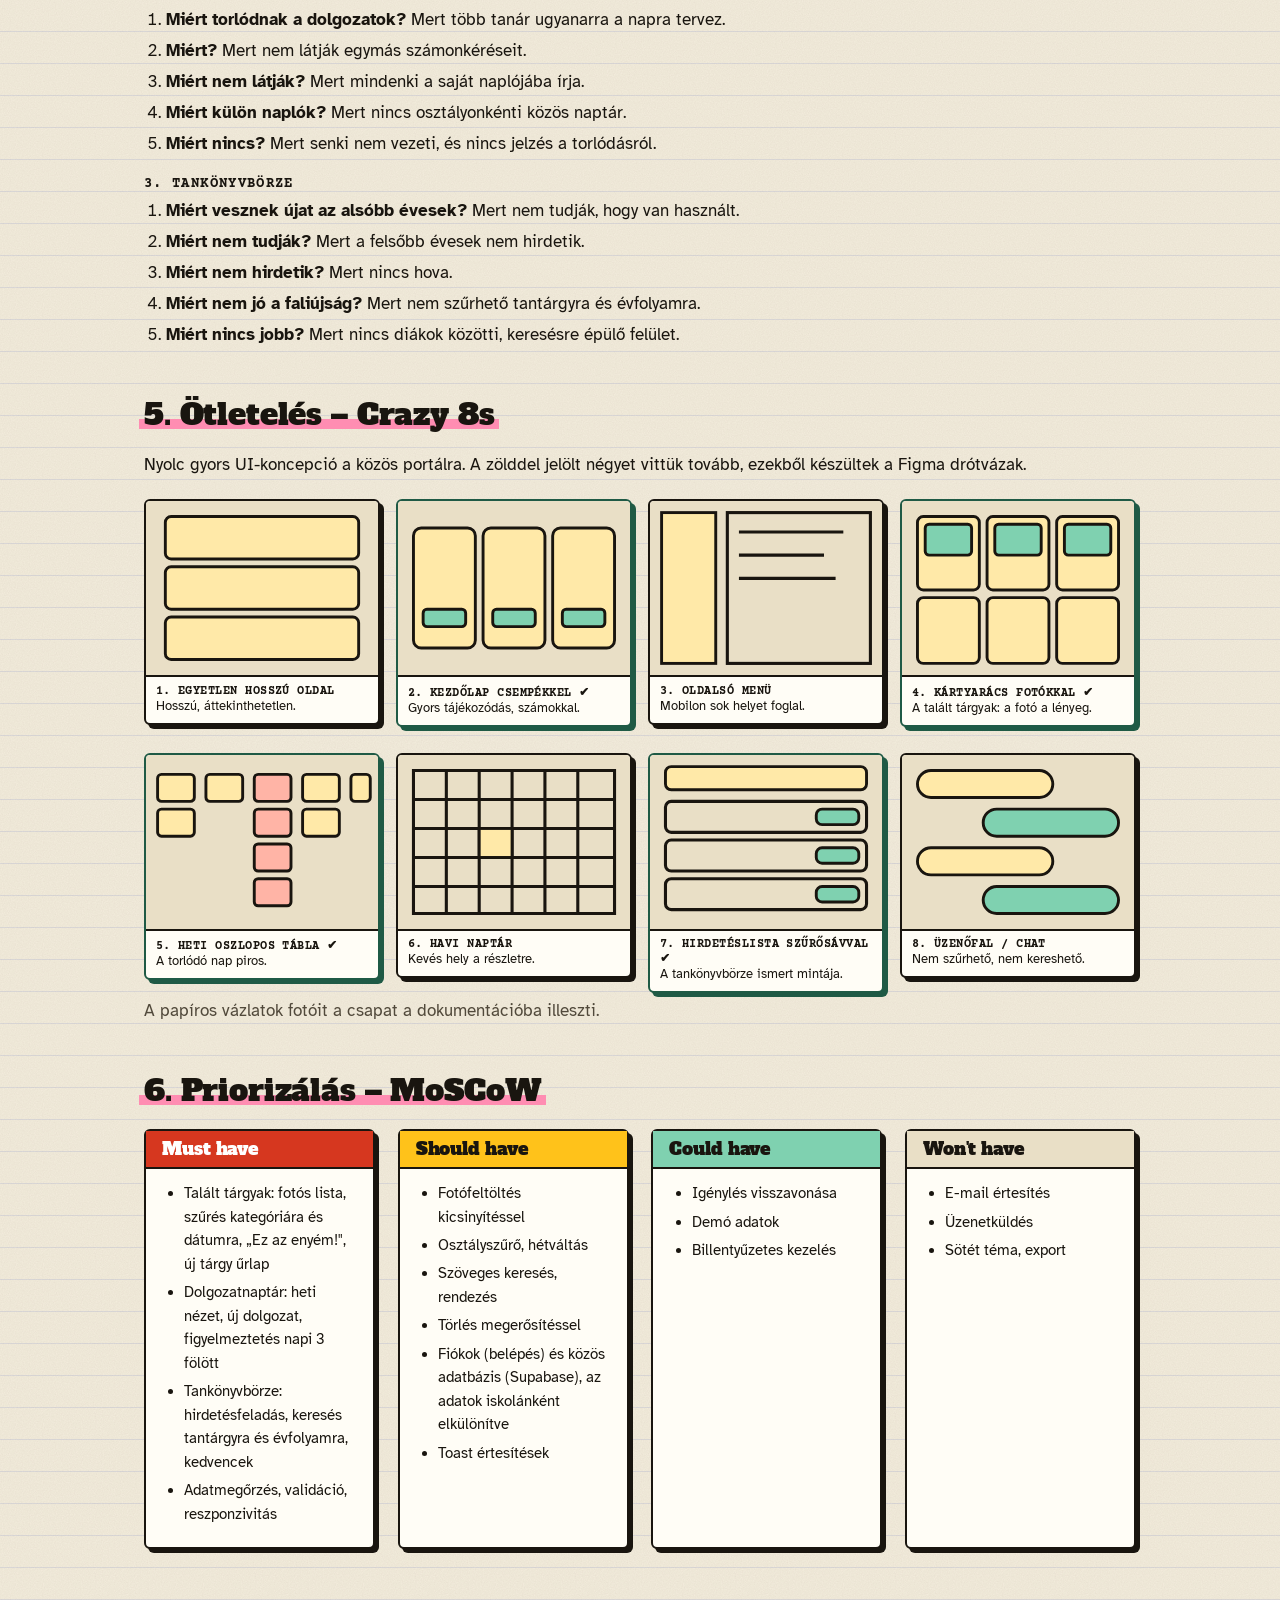
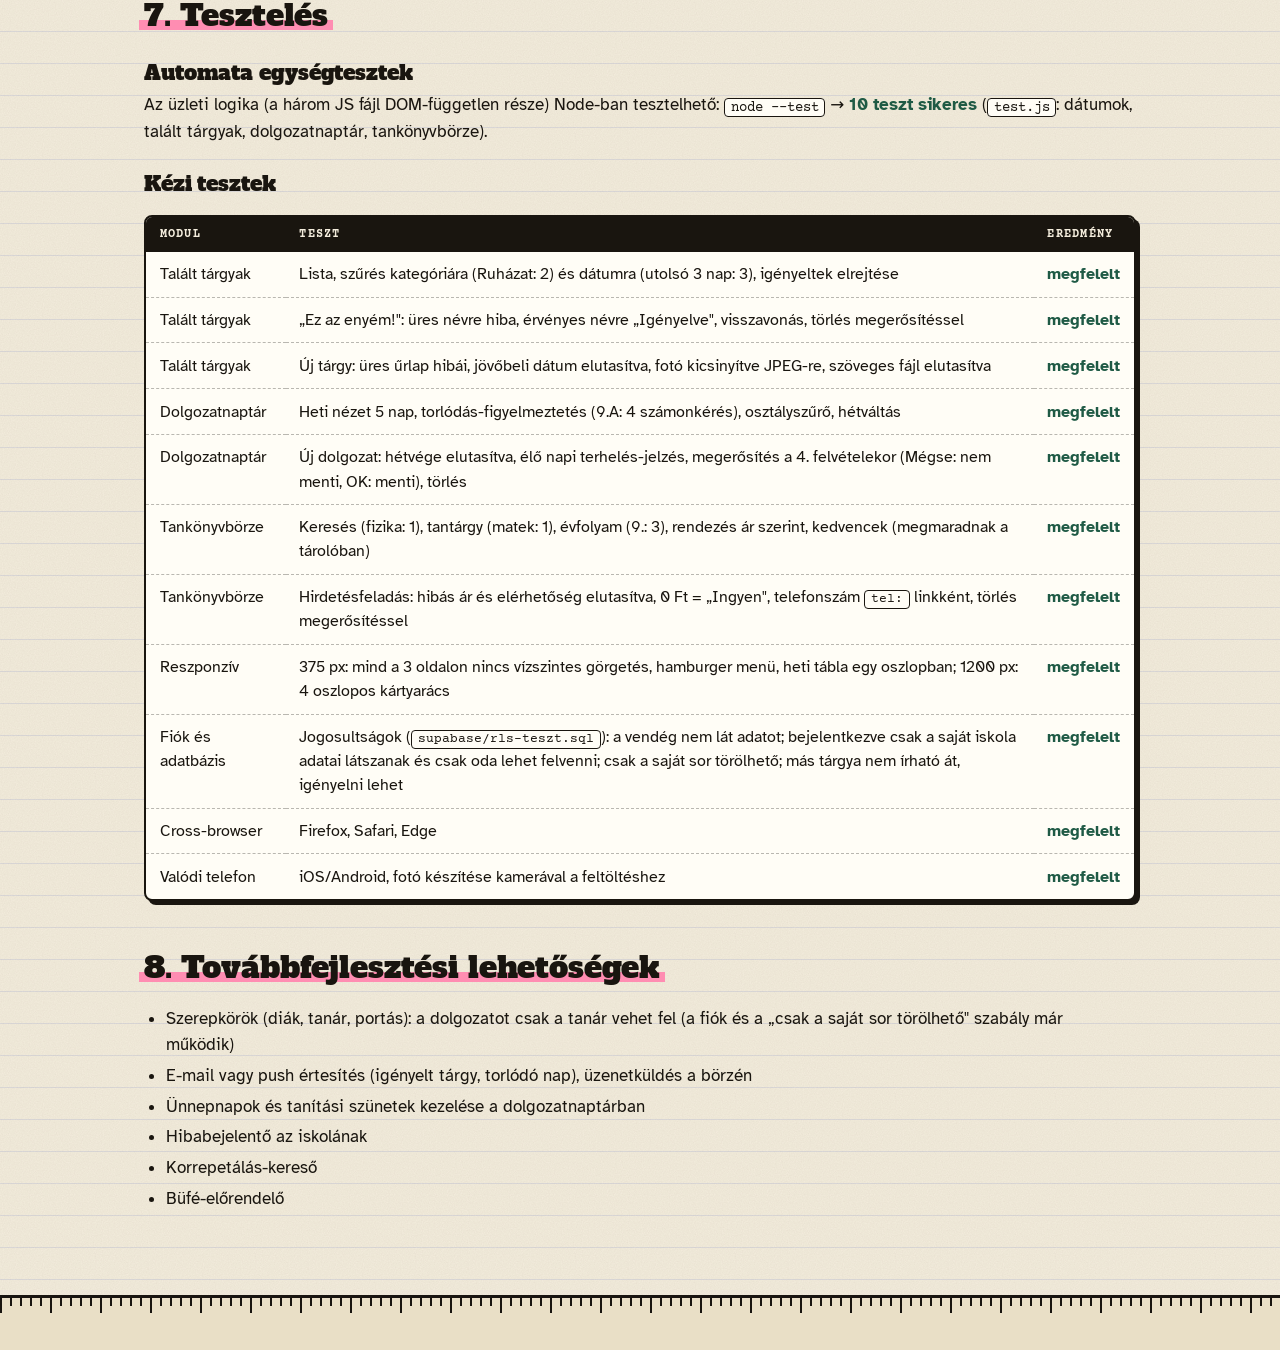
==== commit 5b3f2ff8: "docs: iskolák a README-ben és a dokumentációban Új iskola felvétele SQL-lel, az iskolánkénti elkülön" ====
--- a/docs.html
+++ b/docs.html
@@ -180,7 +180,7 @@
       <h2>6. Priorizálás – MoSCoW</h2>
       <div class="moscow">
         <div class="m"><h3>Must have</h3><ul><li>Talált tárgyak: fotós lista, szűrés kategóriára és dátumra, „Ez az enyém!", új tárgy űrlap</li><li>Dolgozatnaptár: heti nézet, új dolgozat, figyelmeztetés napi 3 fölött</li><li>Tankönyvbörze: hirdetésfeladás, keresés tantárgyra és évfolyamra, kedvencek</li><li>Adatmegőrzés, validáció, reszponzivitás</li></ul></div>
-        <div class="s"><h3>Should have</h3><ul><li>Fotófeltöltés kicsinyítéssel</li><li>Osztályszűrő, hétváltás</li><li>Szöveges keresés, rendezés</li><li>Törlés megerősítéssel</li><li>Fiókok (belépés) és közös adatbázis (Supabase)</li><li>Toast értesítések</li></ul></div>
+        <div class="s"><h3>Should have</h3><ul><li>Fotófeltöltés kicsinyítéssel</li><li>Osztályszűrő, hétváltás</li><li>Szöveges keresés, rendezés</li><li>Törlés megerősítéssel</li><li>Fiókok (belépés) és közös adatbázis (Supabase), az adatok iskolánként elkülönítve</li><li>Toast értesítések</li></ul></div>
         <div class="c"><h3>Could have</h3><ul><li>Igénylés visszavonása</li><li>Demó adatok</li><li>Billentyűzetes kezelés</li></ul></div>
         <div class="w"><h3>Won't have</h3><ul><li>E-mail értesítés</li><li>Üzenetküldés</li><li>Sötét téma, export</li></ul></div>
       </div>
@@ -202,7 +202,7 @@
           <tr><td>Tankönyvbörze</td><td>Keresés (fizika: 1), tantárgy (matek: 1), évfolyam (9.: 3), rendezés ár szerint, kedvencek (megmaradnak a tárolóban)</td><td class="ok">megfelelt</td></tr>
           <tr><td>Tankönyvbörze</td><td>Hirdetésfeladás: hibás ár és elérhetőség elutasítva, 0 Ft = „Ingyen", telefonszám <code>tel:</code> linkként, törlés megerősítéssel</td><td class="ok">megfelelt</td></tr>
           <tr><td>Reszponzív</td><td>375 px: mind a 3 oldalon nincs vízszintes görgetés, hamburger menü, heti tábla egy oszlopban; 1200 px: 4 oszlopos kártyarács</td><td class="ok">megfelelt</td></tr>
-          <tr><td>Fiók és adatbázis</td><td>Jogosultságok (<code>supabase/rls-teszt.sql</code>): a vendég csak olvas; bejelentkezve csak a saját sor vehető fel és törölhető; más tárgya nem írható át, igényelni lehet</td><td class="ok">megfelelt</td></tr>
+          <tr><td>Fiók és adatbázis</td><td>Jogosultságok (<code>supabase/rls-teszt.sql</code>): a vendég nem lát adatot; bejelentkezve csak a saját iskola adatai látszanak és csak oda lehet felvenni; csak a saját sor törölhető; más tárgya nem írható át, igényelni lehet</td><td class="ok">megfelelt</td></tr>
           <tr><td>Cross-browser</td><td>Firefox, Safari, Edge</td><td class="ok">megfelelt</td></tr>
           <tr><td>Valódi telefon</td><td>iOS/Android, fotó készítése kamerával a feltöltéshez</td><td class="ok">megfelelt</td></tr>
         </tbody>
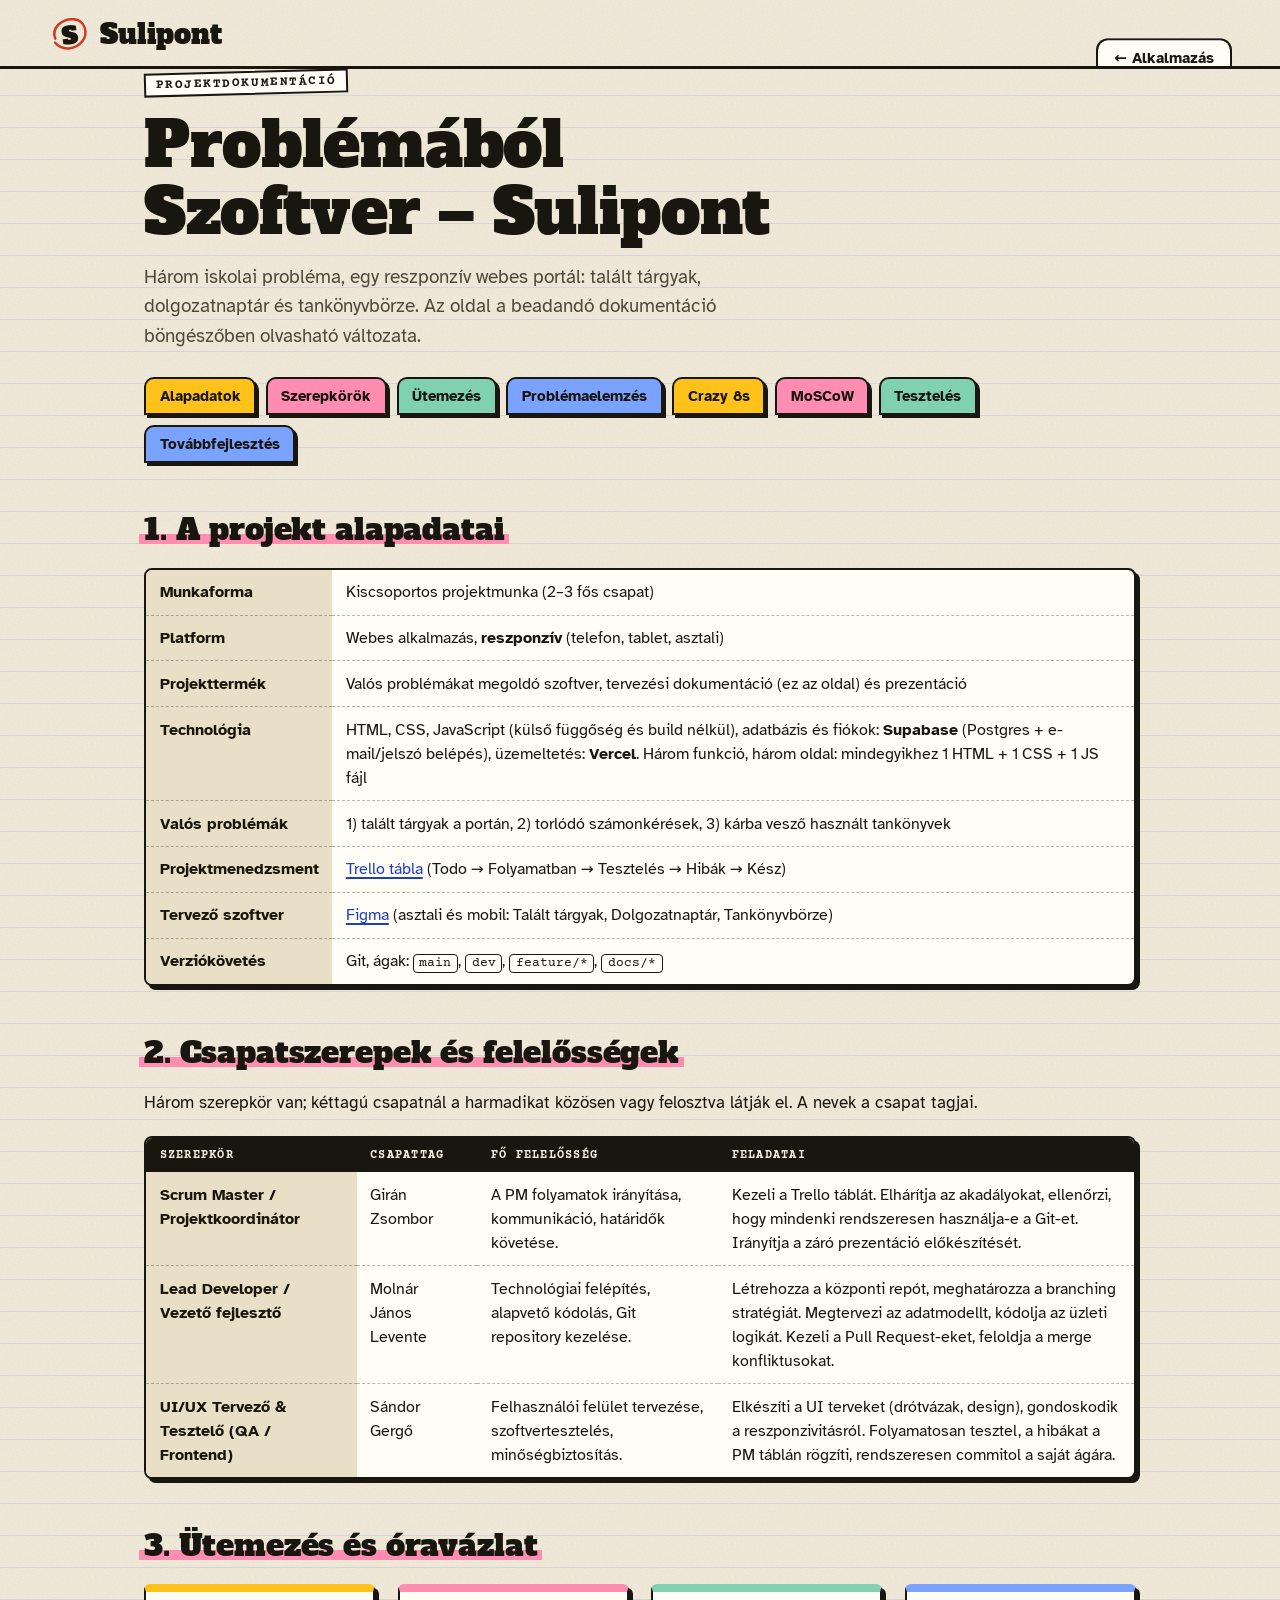
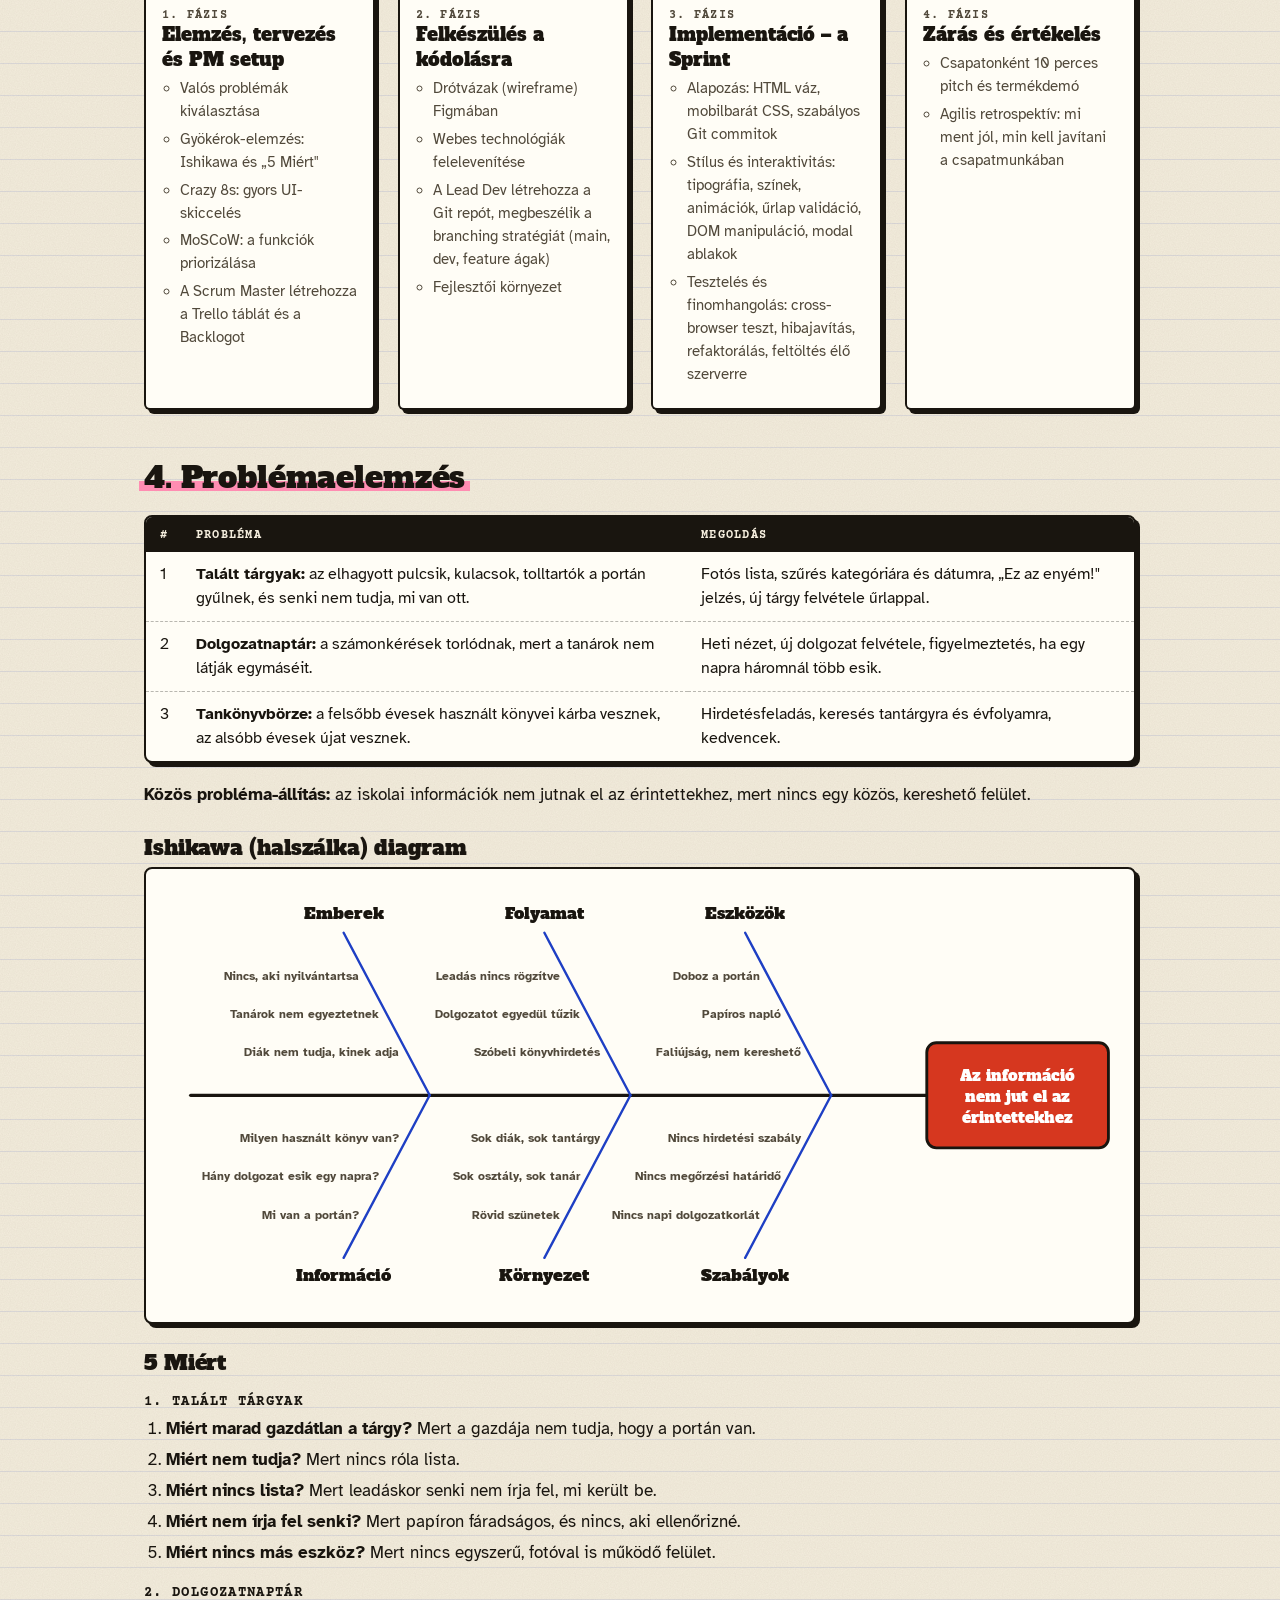
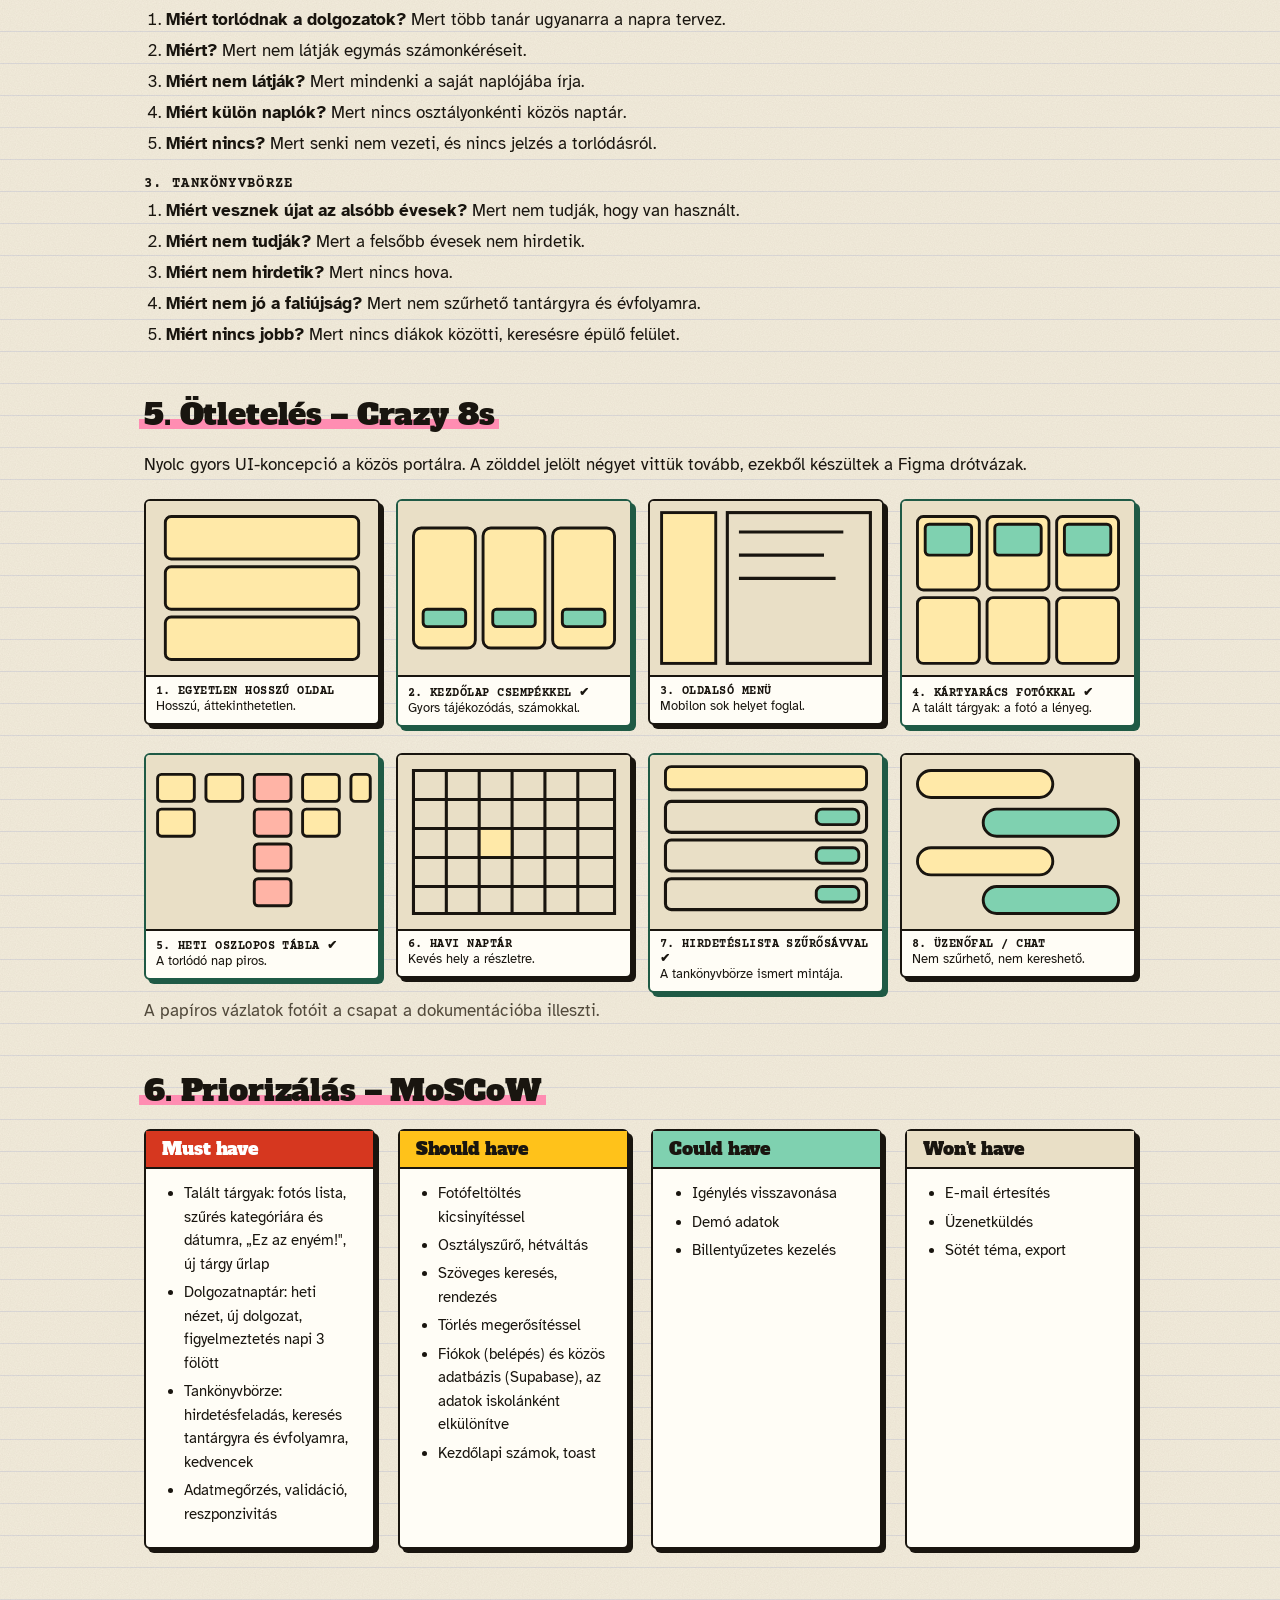
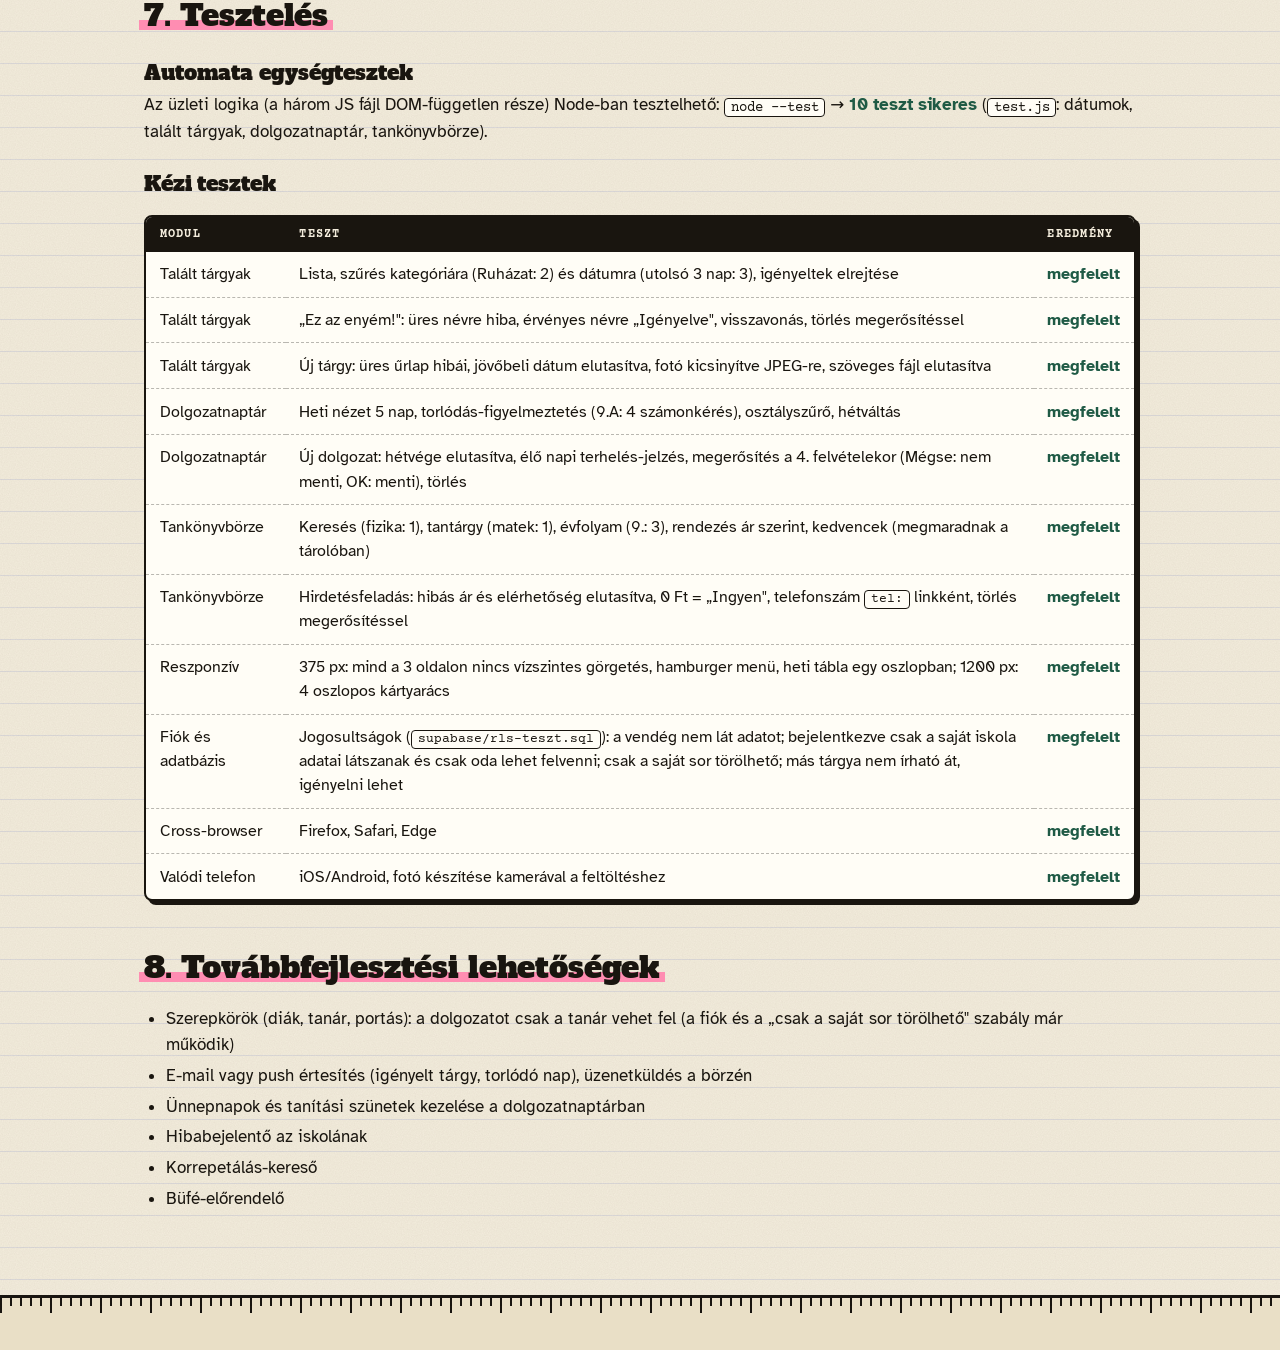
==== commit 45886241: "docs: dokumentacio.docx a Supabase-hez, fiókokhoz és iskolákhoz igazítva Technológia (Supabase + Ver" ====
--- a/docs.html
+++ b/docs.html
@@ -180,7 +180,7 @@
       <h2>6. Priorizálás – MoSCoW</h2>
       <div class="moscow">
         <div class="m"><h3>Must have</h3><ul><li>Talált tárgyak: fotós lista, szűrés kategóriára és dátumra, „Ez az enyém!", új tárgy űrlap</li><li>Dolgozatnaptár: heti nézet, új dolgozat, figyelmeztetés napi 3 fölött</li><li>Tankönyvbörze: hirdetésfeladás, keresés tantárgyra és évfolyamra, kedvencek</li><li>Adatmegőrzés, validáció, reszponzivitás</li></ul></div>
-        <div class="s"><h3>Should have</h3><ul><li>Fotófeltöltés kicsinyítéssel</li><li>Osztályszűrő, hétváltás</li><li>Szöveges keresés, rendezés</li><li>Törlés megerősítéssel</li><li>Fiókok (belépés) és közös adatbázis (Supabase), az adatok iskolánként elkülönítve</li><li>Toast értesítések</li></ul></div>
+        <div class="s"><h3>Should have</h3><ul><li>Fotófeltöltés kicsinyítéssel</li><li>Osztályszűrő, hétváltás</li><li>Szöveges keresés, rendezés</li><li>Törlés megerősítéssel</li><li>Fiókok (belépés) és közös adatbázis (Supabase), az adatok iskolánként elkülönítve</li><li>Kezdőlapi számok, toast</li></ul></div>
         <div class="c"><h3>Could have</h3><ul><li>Igénylés visszavonása</li><li>Demó adatok</li><li>Billentyűzetes kezelés</li></ul></div>
         <div class="w"><h3>Won't have</h3><ul><li>E-mail értesítés</li><li>Üzenetküldés</li><li>Sötét téma, export</li></ul></div>
       </div>
